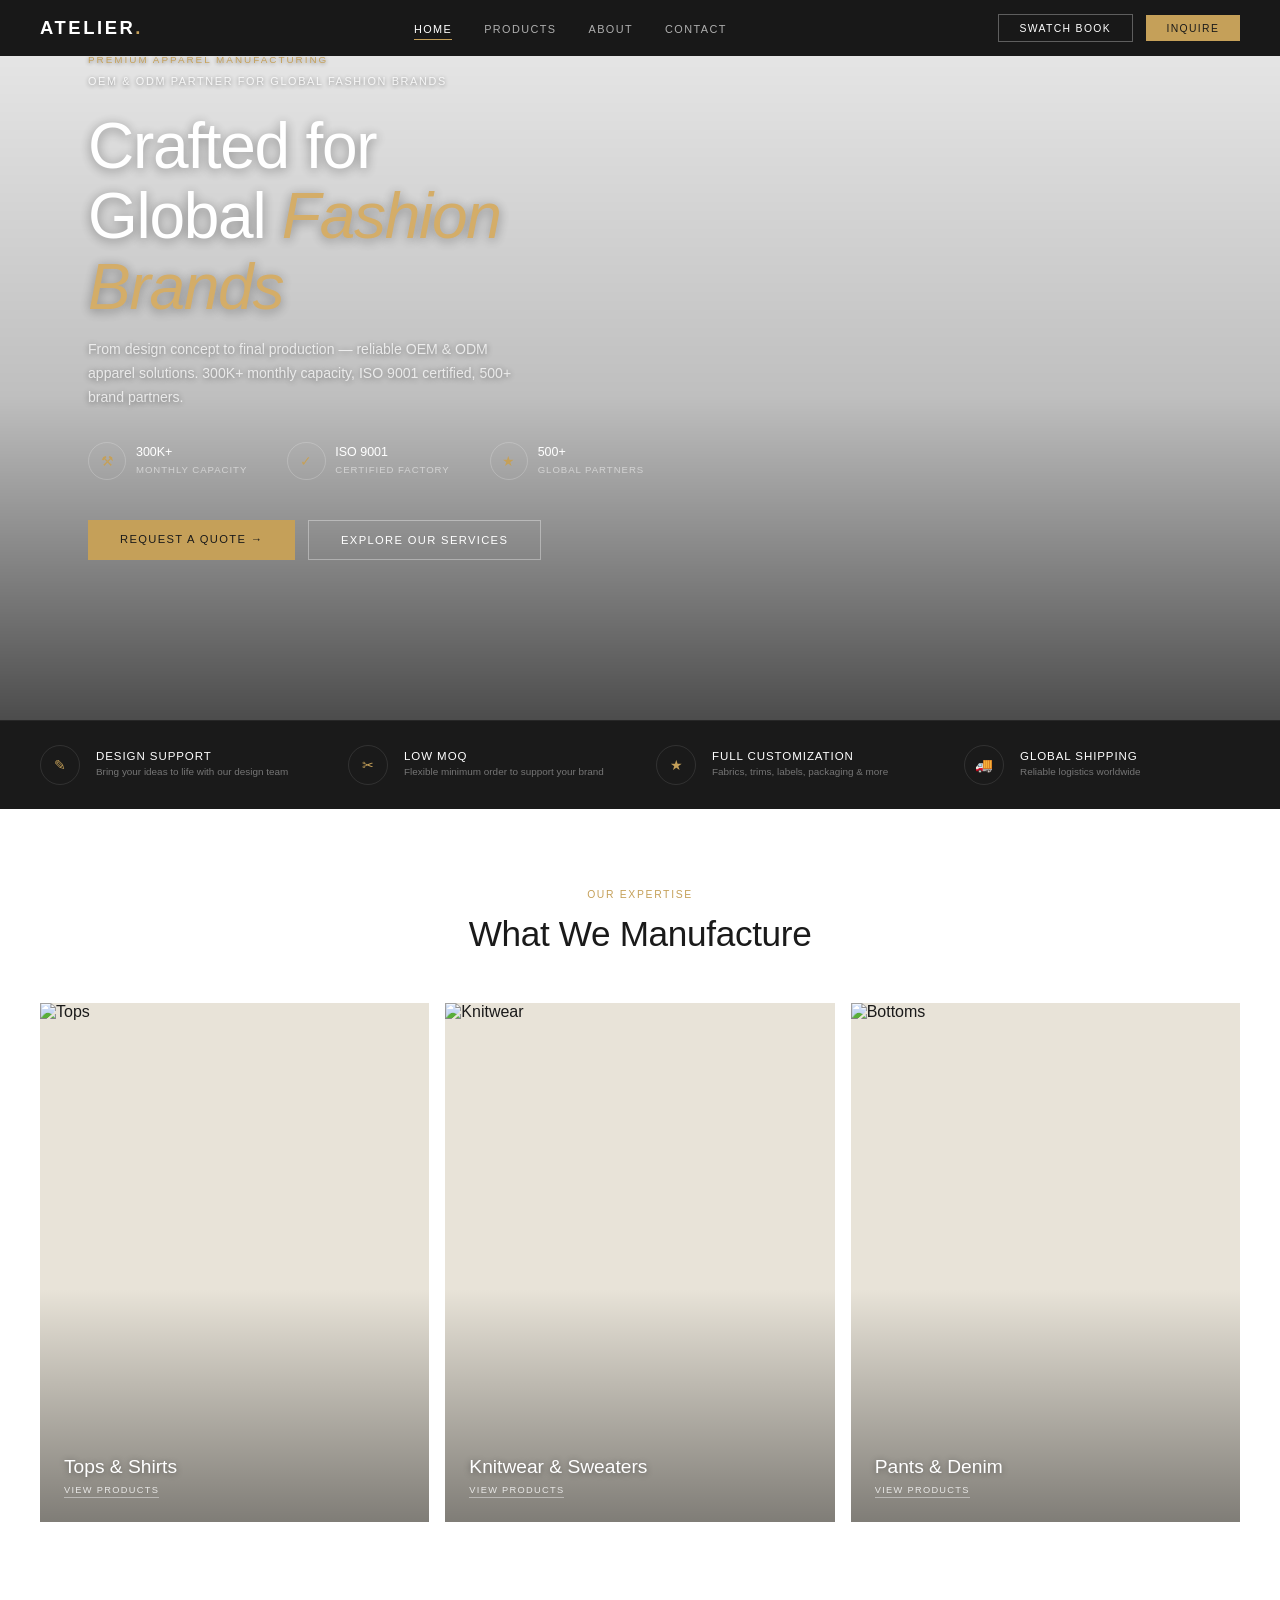
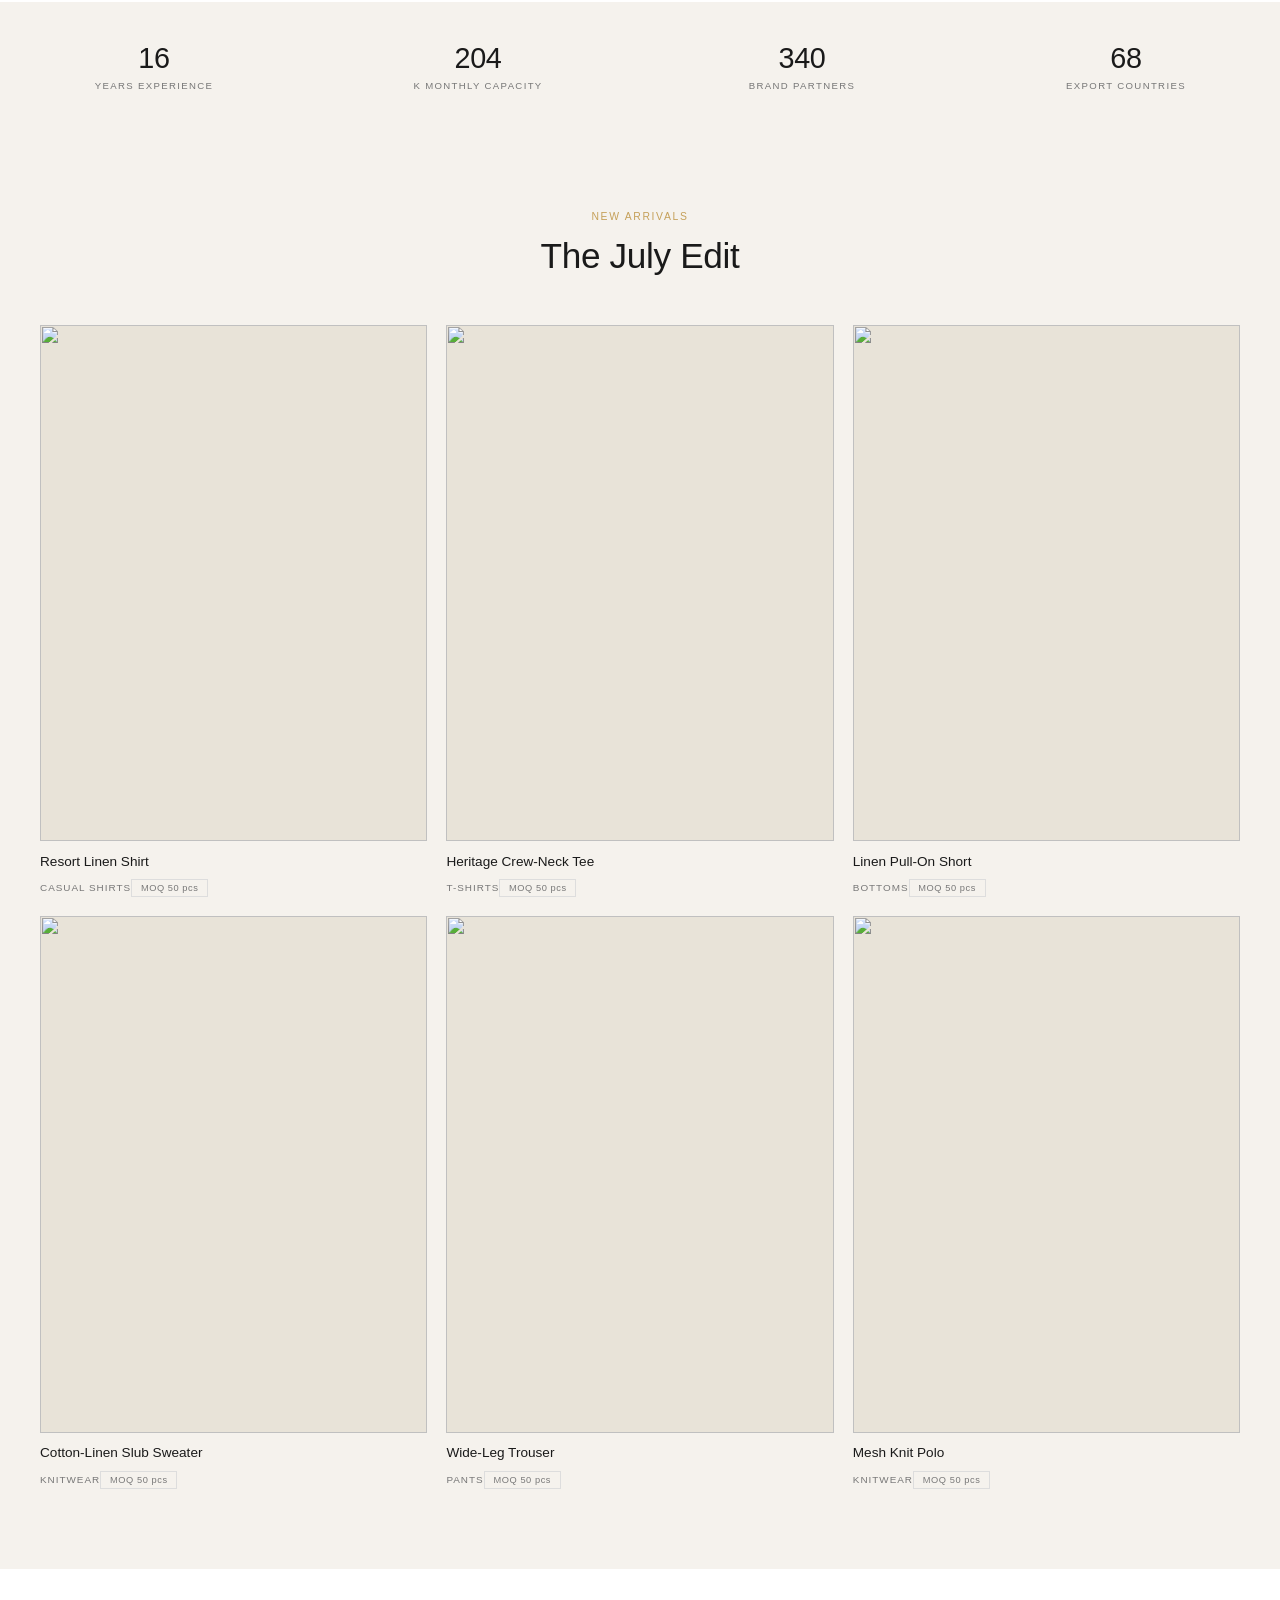
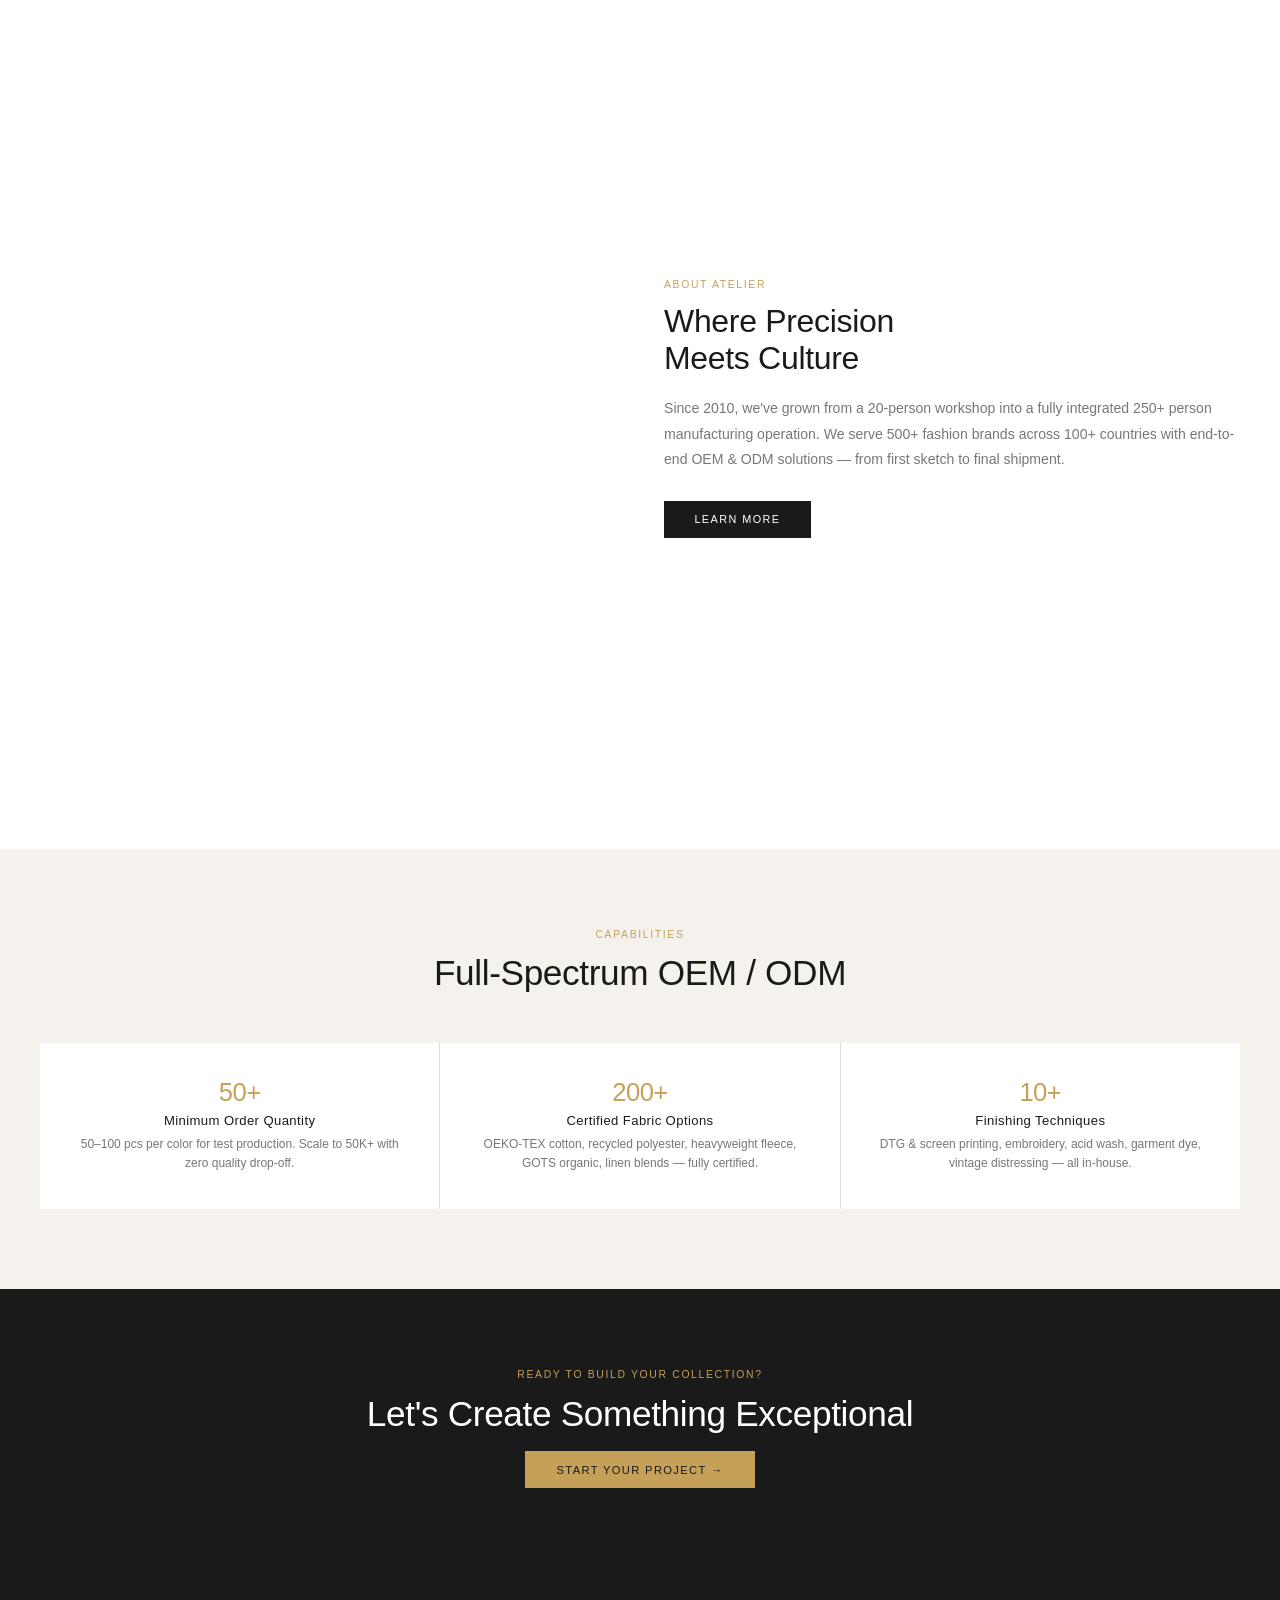
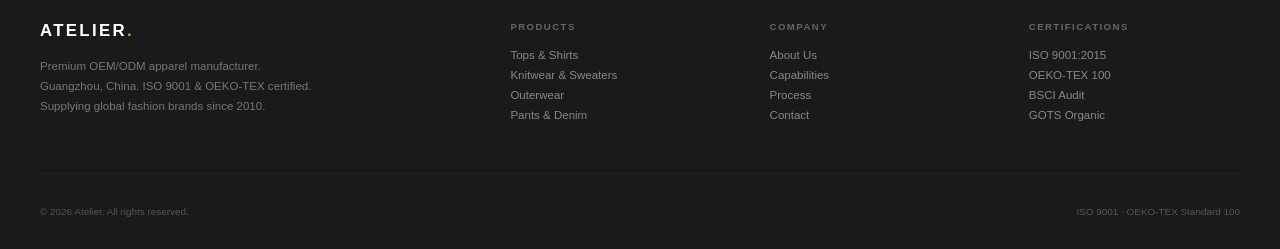
==== index.html @ 7c3d492d "Reduce hero height to 80vh, add model composite background" ====
<!DOCTYPE html>
<html lang="en">
<head>
<meta charset="UTF-8"><meta name="viewport" content="width=device-width,initial-scale=1.0">
<title>ATELIER — Premium Apparel Manufacturer</title>
<link rel="stylesheet" href="css/style.css">
</head>
<body>

<nav class="nav">
  <a href="index.html" class="logo">ATELIER<span>.</span></a>
  <ul class="nav-menu">
    <li><a href="index.html" class="active">Home</a></li>
    <li><a href="products.html">Products</a></li>
    <li><a href="about.html">About</a></li>
    <li><a href="contact.html">Contact</a></li>
  </ul>
  <div class="nav-right">
    <a href="contact.html" class="btn-sm ghost">Swatch Book</a>
    <a href="contact.html" class="btn-sm solid">Inquire</a>
  </div>
  <button class="hamburger" id="hbg">&#9776;</button>
</nav>
<div class="mobile-overlay" id="mob">
  <button class="mobile-close" id="mobClose">&#10005;</button>
  <a href="index.html">Home</a><a href="products.html">Products</a><a href="about.html">About</a><a href="contact.html">Contact</a>
</div>

<!-- ═══════ HERO ═══════ -->
<section class="hero">
  <div class="hero-bg" style="background-image:url(https://sc02.alicdn.com/kf/Adaed51fd0efe4c64ab0589ae04d98821a.png)"></div>
  <div class="hero-overlay"></div>
  <div class="hero-content">
    <span class="hero-badge">PREMIUM APPAREL MANUFACTURING</span>
    <span class="hero-badge2">OEM &amp; ODM PARTNER FOR GLOBAL FASHION BRANDS</span>
    <h1 class="hero-h1">Crafted for<br>Global <em>Fashion Brands</em></h1>
    <p class="hero-desc">From design concept to final production — reliable OEM &amp; ODM apparel solutions. 300K+ monthly capacity, ISO 9001 certified, 500+ brand partners.</p>
    <div class="hero-stats">
      <div class="hero-stat"><div class="icon">&#9874;</div><div><strong>300K+</strong><span>Monthly Capacity</span></div></div>
      <div class="hero-stat"><div class="icon">&#10003;</div><div><strong>ISO 9001</strong><span>Certified Factory</span></div></div>
      <div class="hero-stat"><div class="icon">&#9733;</div><div><strong>500+</strong><span>Global Partners</span></div></div>
    </div>
    <div class="hero-btns">
      <a href="contact.html" class="btn-gold">Request a Quote &rarr;</a>
      <a href="products.html" class="btn-outline-gold">Explore Our Services</a>
    </div>
  </div>
</section>

<!-- ═══════ SERVICE BAR ═══════ -->
<div class="svc-bar">
  <div class="svc-grid">
    <div class="svc-item"><div class="svc-icon">&#9998;</div><div><h4>Design Support</h4><p>Bring your ideas to life with our design team</p></div></div>
    <div class="svc-item"><div class="svc-icon">&#9986;</div><div><h4>Low MOQ</h4><p>Flexible minimum order to support your brand</p></div></div>
    <div class="svc-item"><div class="svc-icon">&#9733;</div><div><h4>Full Customization</h4><p>Fabrics, trims, labels, packaging &amp; more</p></div></div>
    <div class="svc-item"><div class="svc-icon">&#128666;</div><div><h4>Global Shipping</h4><p>Reliable logistics worldwide</p></div></div>
  </div>
</div>

<!-- ═══════ CATEGORIES ═══════ -->
<section>
  <div class="container">
    <div class="sec-head rv"><span class="eyebrow">Our Expertise</span><h2 class="sec-title">What We Manufacture</h2></div>
    <div class="cat-grid2">
      <a href="products.html" class="cat-card rv d1">
        <img src="https://bananarepublic.gap.com/webcontent/0062/398/119/cn62398119.jpg" alt="Tops" loading="lazy">
        <div class="cat-overlay"></div>
        <div class="cat-label"><h3>Tops &amp; Shirts</h3><span>View Products</span></div>
      </a>
      <a href="products.html" class="cat-card rv d2">
        <img src="https://bananarepublic.gap.com/webcontent/0061/958/025/cn61958025.jpg" alt="Knitwear" loading="lazy">
        <div class="cat-overlay"></div>
        <div class="cat-label"><h3>Knitwear &amp; Sweaters</h3><span>View Products</span></div>
      </a>
      <a href="products.html" class="cat-card rv d3">
        <img src="https://bananarepublic.gap.com/webcontent/0061/463/308/cn61463308.jpg" alt="Bottoms" loading="lazy">
        <div class="cat-overlay"></div>
        <div class="cat-label"><h3>Pants &amp; Denim</h3><span>View Products</span></div>
      </a>
    </div>
  </div>
</section>

<!-- ═══════ STATS ═══════ -->
<div class="stats-full"><div class="container" id="statsBar">
  <div class="rv"><div class="stat-n" data-t="16">0</div><div class="stat-l">Years Experience</div></div>
  <div class="rv d1"><div class="stat-n" data-t="300">0</div><div class="stat-l">K Monthly Capacity</div></div>
  <div class="rv d2"><div class="stat-n" data-t="500">0</div><div class="stat-l">Brand Partners</div></div>
  <div class="rv d3"><div class="stat-n" data-t="100">0</div><div class="stat-l">Export Countries</div></div>
</div></div>

<!-- ═══════ PRODUCTS ═══════ -->
<section style="background:var(--cream)">
  <div class="container">
    <div class="sec-head rv"><span class="eyebrow">New Arrivals</span><h2 class="sec-title">The July Edit</h2></div>
    <div class="prod-grid">
      <a href="contact.html" class="prod-card rv d1"><div class="prod-img-wrap"><img class="prod-img" src="https://bananarepublic.gap.com/webcontent/0061/619/666/cn61619666.jpg" alt="" loading="lazy"></div><div class="prod-info"><h4>Resort Linen Shirt</h4><span class="prod-cat">Casual Shirts</span><span class="prod-moq">MOQ 50 pcs</span></div></a>
      <a href="contact.html" class="prod-card rv d2"><div class="prod-img-wrap"><img class="prod-img" src="https://bananarepublic.gap.com/webcontent/0061/595/991/cn61595991.jpg" alt="" loading="lazy"></div><div class="prod-info"><h4>Heritage Crew-Neck Tee</h4><span class="prod-cat">T-Shirts</span><span class="prod-moq">MOQ 50 pcs</span></div></a>
      <a href="contact.html" class="prod-card rv d3"><div class="prod-img-wrap"><img class="prod-img" src="https://bananarepublic.gap.com/webcontent/0061/830/715/cn61830715.jpg" alt="" loading="lazy"></div><div class="prod-info"><h4>Linen Pull-On Short</h4><span class="prod-cat">Bottoms</span><span class="prod-moq">MOQ 50 pcs</span></div></a>
      <a href="contact.html" class="prod-card rv d4"><div class="prod-img-wrap"><img class="prod-img" src="https://bananarepublic.gap.com/webcontent/0061/786/584/cn61786584.jpg" alt="" loading="lazy"></div><div class="prod-info"><h4>Cotton-Linen Slub Sweater</h4><span class="prod-cat">Knitwear</span><span class="prod-moq">MOQ 50 pcs</span></div></a>
      <a href="contact.html" class="prod-card rv d5"><div class="prod-img-wrap"><img class="prod-img" src="https://bananarepublic.gap.com/webcontent/0061/958/128/cn61958128.jpg" alt="" loading="lazy"></div><div class="prod-info"><h4>Wide-Leg Trouser</h4><span class="prod-cat">Pants</span><span class="prod-moq">MOQ 50 pcs</span></div></a>
      <a href="contact.html" class="prod-card rv d6"><div class="prod-img-wrap"><img class="prod-img" src="https://bananarepublic.gap.com/webcontent/0061/717/575/cn61717575.jpg" alt="" loading="lazy"></div><div class="prod-info"><h4>Mesh Knit Polo</h4><span class="prod-cat">Knitwear</span><span class="prod-moq">MOQ 50 pcs</span></div></a>
    </div>
  </div>
</section>

<!-- ═══════ ABOUT ═══════ -->
<section>
  <div class="container">
    <div class="about-split">
      <div class="about-img rvl" style="background-image:url(https://content.gapinc.com/d/sje5q51hs5qm7k15g5br3cm6g22m3xs5.jpg)"></div>
      <div class="about-copy rvr">
        <span class="eyebrow">About Atelier</span>
        <h2>Where Precision<br>Meets Culture</h2>
        <p>Since 2010, we've grown from a 20-person workshop into a fully integrated 250+ person manufacturing operation. We serve 500+ fashion brands across 100+ countries with end-to-end OEM &amp; ODM solutions — from first sketch to final shipment.</p>
        <a href="about.html" class="btn-dark">Learn More</a>
      </div>
    </div>
  </div>
</section>

<!-- ═══════ CAPABILITIES ═══════ -->
<section style="background:var(--cream)">
  <div class="container">
    <div class="sec-head rv"><span class="eyebrow">Capabilities</span><h2 class="sec-title">Full-Spectrum OEM / ODM</h2></div>
    <div class="cap-grid">
      <div class="cap-item rv d1"><div class="cap-num">50+</div><h4>Minimum Order Quantity</h4><p>50–100 pcs per color for test production. Scale to 50K+ with zero quality drop-off.</p></div>
      <div class="cap-item rv d2"><div class="cap-num">200+</div><h4>Certified Fabric Options</h4><p>OEKO-TEX cotton, recycled polyester, heavyweight fleece, GOTS organic, linen blends — fully certified.</p></div>
      <div class="cap-item rv d3"><div class="cap-num">10+</div><h4>Finishing Techniques</h4><p>DTG &amp; screen printing, embroidery, acid wash, garment dye, vintage distressing — all in-house.</p></div>
    </div>
  </div>
</section>

<!-- ═══════ CTA ═══════ -->
<section style="background:var(--dark);text-align:center">
  <div class="container" style="max-width:640px"><div class="rv">
    <span class="eyebrow">Ready to Build Your Collection?</span>
    <h2 class="sec-title" style="color:#fff;margin-bottom:1.5rem">Let's Create Something Exceptional</h2>
    <a href="contact.html" class="btn-gold">Start Your Project &rarr;</a>
  </div></div>
</section>

<!-- ═══════ FOOTER ═══════ -->
<footer>
  <div class="ft-grid">
    <div class="ft-brand"><h3>ATELIER<span>.</span></h3><p>Premium OEM/ODM apparel manufacturer. Guangzhou, China. ISO 9001 &amp; OEKO-TEX certified. Supplying global fashion brands since 2010.</p></div>
    <div class="ft-col"><h4>Products</h4><a href="products.html">Tops &amp; Shirts</a><a href="products.html">Knitwear &amp; Sweaters</a><a href="products.html">Outerwear</a><a href="products.html">Pants &amp; Denim</a></div>
    <div class="ft-col"><h4>Company</h4><a href="about.html">About Us</a><a href="about.html">Capabilities</a><a href="about.html">Process</a><a href="contact.html">Contact</a></div>
    <div class="ft-col"><h4>Certifications</h4><a href="#">ISO 9001:2015</a><a href="#">OEKO-TEX 100</a><a href="#">BSCI Audit</a><a href="#">GOTS Organic</a></div>
  </div>
  <div class="ft-bot"><span>&copy; 2026 Atelier. All rights reserved.</span><span>ISO 9001 &middot; OEKO-TEX Standard 100</span></div>
</footer>

<script src="js/main.js"></script>
</body>
</html>
---- css/style.css ----
*,*::before,*::after{margin:0;padding:0;box-sizing:border-box}
:root{--white:#fff;--cream:#F5F2ED;--sand:#E8E3D8;--text:#1a1a1a;--gray:#777;--border:#ddd;--black:#0D0D0D;--dark:#1a1a1a;--gold:#C5A059;--gold-light:#D4AD68}
html{scroll-behavior:smooth}
body{font-family:'Helvetica Neue',Helvetica,Arial,sans-serif;background:#fff;color:var(--text);-webkit-font-smoothing:antialiased;overflow-x:hidden}

/* ── NAV ── */
.nav{position:fixed;top:0;left:0;right:0;z-index:100;padding:.9rem 2.5rem;display:flex;align-items:center;justify-content:space-between;background:rgba(13,13,13,.95);backdrop-filter:blur(18px);-webkit-backdrop-filter:blur(18px)}
.logo{font-size:1.15rem;font-weight:700;letter-spacing:.14em;color:#fff;text-decoration:none}
.logo span{color:var(--gold)}
.nav-menu{display:flex;gap:2rem;list-style:none}
.nav-menu a{font-size:.68rem;text-transform:uppercase;letter-spacing:.13em;color:rgba(255,255,255,.65);text-decoration:none;transition:color .25s;position:relative}
.nav-menu a::after{content:'';position:absolute;bottom:-5px;left:0;width:0;height:1px;background:var(--gold);transition:width .3s}
.nav-menu a:hover,.nav-menu a.active{color:#fff}.nav-menu a:hover::after,.nav-menu a.active::after{width:100%}
.nav-right{display:flex;gap:.8rem;align-items:center}
.btn-sm{font-size:.65rem;text-transform:uppercase;letter-spacing:.13em;padding:.45rem 1.3rem;text-decoration:none;transition:all .25s;display:inline-block}
.btn-sm.solid{background:var(--gold);color:var(--dark)}.btn-sm.solid:hover{background:var(--gold-light)}
.btn-sm.ghost{border:1px solid rgba(255,255,255,.3);color:#fff}.btn-sm.ghost:hover{border-color:#fff}
.hamburger{display:none;background:none;border:none;font-size:1.4rem;cursor:pointer;color:#fff}
.mobile-overlay{position:fixed;inset:0;background:var(--dark);z-index:200;display:flex;flex-direction:column;align-items:center;justify-content:center;gap:2rem;opacity:0;pointer-events:none;transition:opacity .3s}
.mobile-overlay.open{opacity:1;pointer-events:auto}
.mobile-overlay a{font-size:1.4rem;font-weight:300;text-decoration:none;color:#fff;letter-spacing:.04em}
.mobile-close{position:absolute;top:1.5rem;right:2rem;font-size:1.8rem;background:none;border:none;cursor:pointer;color:#fff}

/* ── SECTIONS ── */
section{padding:5rem 2.5rem}
section.no-pad{padding:0}
.container{max-width:1280px;margin:0 auto}
.sec-head{text-align:center;margin-bottom:3rem}
.eyebrow{font-size:.65rem;text-transform:uppercase;letter-spacing:.16em;color:var(--gold);margin-bottom:.8rem;display:block;font-weight:500}
.sec-title{font-size:clamp(1.6rem,3.5vw,2.2rem);font-weight:300;letter-spacing:-.01em;line-height:1.2}

/* ── HERO BANNER ── */
.hero{position:relative;height:80vh;min-height:520px;max-height:720px;display:flex;align-items:flex-end;overflow:hidden}
.hero-bg{position:absolute;inset:0;background-size:cover;background-position:center 30%;animation:heroSlowZoom 20s ease-out forwards}
@keyframes heroSlowZoom{from{transform:scale(1.08)}to{transform:scale(1)}}
.hero-overlay{position:absolute;inset:0;background:linear-gradient(to top,rgba(0,0,0,.7) 0%,rgba(0,0,0,.25) 45%,rgba(0,0,0,.08) 100%)}
.hero-content{position:relative;z-index:2;padding:0 3rem 5rem;max-width:700px}
.hero-badge{display:inline-block;font-size:.62rem;text-transform:uppercase;letter-spacing:.2em;color:var(--gold);margin-bottom:.6rem;font-weight:500;text-shadow:0 1px 4px rgba(0,0,0,.5)}
.hero-badge2{font-size:.68rem;text-transform:uppercase;letter-spacing:.15em;color:rgba(255,255,255,.85);margin-bottom:1.5rem;display:block;text-shadow:0 1px 4px rgba(0,0,0,.5)}
.hero-h1{font-size:clamp(2.4rem,5vw,4rem);font-weight:300;line-height:1.1;color:#fff;margin-bottom:1rem;letter-spacing:-.02em;text-shadow:0 2px 12px rgba(0,0,0,.4)}
.hero-h1 em{font-style:italic;font-weight:200;color:var(--gold-light)}
.hero-desc{font-size:.88rem;color:rgba(255,255,255,.75);line-height:1.7;max-width:440px;margin-bottom:2rem;text-shadow:0 1px 6px rgba(0,0,0,.5)}
.hero-stats{display:flex;gap:2.5rem;margin-bottom:2.5rem}
.hero-stat{display:flex;align-items:center;gap:.6rem}
.hero-stat .icon{width:2.4rem;height:2.4rem;border-radius:50%;border:1px solid rgba(255,255,255,.2);display:flex;align-items:center;justify-content:center;font-size:.9rem;color:var(--gold);flex-shrink:0}
.hero-stat div strong{display:block;font-size:.78rem;color:#fff;font-weight:400}
.hero-stat div span{font-size:.6rem;color:rgba(255,255,255,.5);text-transform:uppercase;letter-spacing:.1em}
.hero-btns{display:flex;gap:.8rem;flex-wrap:wrap}
.btn-gold{background:var(--gold);color:var(--dark);padding:.8rem 2rem;font-size:.7rem;text-transform:uppercase;letter-spacing:.12em;text-decoration:none;transition:all .25s;font-weight:500}
.btn-gold:hover{background:var(--gold-light)}
.btn-outline-gold{border:1px solid rgba(255,255,255,.35);color:#fff;padding:.8rem 2rem;font-size:.7rem;text-transform:uppercase;letter-spacing:.12em;text-decoration:none;transition:all .25s}
.btn-outline-gold:hover{border-color:var(--gold);color:var(--gold)}

/* ── BOTTOM BAR ── */
.svc-bar{background:var(--dark);border-top:1px solid rgba(255,255,255,.06);padding:1.5rem 2.5rem}
.svc-grid{max-width:1280px;margin:0 auto;display:grid;grid-template-columns:repeat(4,1fr);gap:2rem}
.svc-item{display:flex;align-items:center;gap:1rem}
.svc-icon{width:2.5rem;height:2.5rem;border-radius:50%;border:1px solid rgba(255,255,255,.1);display:flex;align-items:center;justify-content:center;color:var(--gold);font-size:.9rem;flex-shrink:0}
.svc-item h4{font-size:.72rem;font-weight:400;color:#fff;margin-bottom:.15rem;text-transform:uppercase;letter-spacing:.08em}
.svc-item p{font-size:.62rem;color:rgba(255,255,255,.4);line-height:1.5}

/* ── STATS ROW ── */
.stats-full{background:var(--cream);padding:2.5rem 0}
.stats-full .container{display:grid;grid-template-columns:repeat(4,1fr);text-align:center;gap:1rem}
.stat-n{font-size:1.8rem;font-weight:300;letter-spacing:-.01em;color:var(--text)}
.stat-l{font-size:.6rem;text-transform:uppercase;letter-spacing:.14em;color:var(--gray);margin-top:.3rem}

/* ── CATEGORIES ── */
.cat-grid2{display:grid;grid-template-columns:repeat(3,1fr);gap:1rem}
.cat-card{position:relative;overflow:hidden;text-decoration:none;color:inherit;display:block;aspect-ratio:3/4;background:var(--sand);transition:transform .4s cubic-bezier(.25,.1,.25,1)}
.cat-card:hover{transform:translateY(-4px)}
.cat-card img{width:100%;height:100%;object-fit:cover;transition:transform 1s cubic-bezier(.25,.1,.25,1)}
.cat-card:hover img{transform:scale(1.06)}
.cat-card .cat-label{position:absolute;bottom:1.5rem;left:1.5rem;z-index:2}
.cat-card .cat-label h3{font-size:1.2rem;font-weight:300;color:#fff;text-shadow:0 1px 6px rgba(0,0,0,.4)}
.cat-card .cat-label span{display:inline-block;margin-top:.4rem;font-size:.58rem;text-transform:uppercase;letter-spacing:.14em;color:rgba(255,255,255,.8);border-bottom:1px solid rgba(255,255,255,.4);padding-bottom:.15rem}
.cat-card .cat-overlay{position:absolute;inset:0;background:linear-gradient(to top,rgba(0,0,0,.45),transparent 45%);transition:opacity .4s}
.cat-card:hover .cat-overlay{opacity:.5}

/* ── PRODUCT GRID ── */
.prod-grid{display:grid;grid-template-columns:repeat(3,1fr);gap:1.2rem}
.prod-card{text-decoration:none;color:inherit;display:block;transition:transform .3s}
.prod-card:hover{transform:translateY(-3px)}
.prod-img-wrap{position:relative;overflow:hidden;aspect-ratio:3/4;background:var(--sand)}
.prod-img{width:100%;height:100%;object-fit:cover;transition:transform .8s cubic-bezier(.25,.1,.25,1)}
.prod-card:hover .prod-img{transform:scale(1.05)}
.prod-info{padding:.8rem 0 0}
.prod-info h4{font-size:.85rem;font-weight:400;margin-bottom:.15rem}
.prod-cat{font-size:.62rem;text-transform:uppercase;letter-spacing:.1em;color:var(--gray)}
.prod-moq{display:inline-block;margin-top:.5rem;font-size:.58rem;border:1px solid var(--border);padding:.18rem .55rem;color:var(--gray);letter-spacing:.06em}

/* ── ABOUT SPLIT ── */
.about-split{display:grid;grid-template-columns:1fr 1fr;gap:3rem;align-items:center}
.about-img{aspect-ratio:4/5;background-size:cover;background-position:center}
.about-copy h2{font-size:2rem;font-weight:300;letter-spacing:-.01em;margin-bottom:1.2rem}
.about-copy p{font-size:.88rem;color:var(--gray);line-height:1.8;margin-bottom:1.8rem}
.btn-dark{background:var(--dark);color:#fff;padding:.78rem 1.9rem;font-size:.68rem;text-transform:uppercase;letter-spacing:.13em;text-decoration:none;display:inline-block;transition:all .28s}
.btn-dark:hover{background:#333;transform:translateY(-1px)}

/* ── CAPABILITIES ── */
.cap-grid{display:grid;grid-template-columns:repeat(3,1fr);gap:1px;background:var(--border)}
.cap-item{background:#fff;padding:2.2rem 1.8rem;text-align:center;transition:background .3s}
.cap-item:hover{background:var(--cream)}
.cap-num{font-size:1.6rem;font-weight:200;letter-spacing:-.02em;margin-bottom:.4rem;color:var(--gold)}
.cap-item h4{font-size:.82rem;font-weight:500;margin-bottom:.4rem;letter-spacing:.03em}
.cap-item p{font-size:.75rem;color:var(--gray);line-height:1.65}

/* ── PROCESS ── */
.process-row{display:grid;grid-template-columns:repeat(5,1fr);gap:1rem}
.proc-item{text-align:center;padding:2rem .8rem;transition:transform .3s}
.proc-item:hover{transform:translateY(-3px)}
.proc-num{font-size:1.5rem;font-weight:200;color:var(--border);margin-bottom:.6rem;transition:color .3s}
.proc-item:hover .proc-num{color:var(--gold)}
.proc-item h4{font-size:.8rem;font-weight:500;margin-bottom:.3rem}
.proc-item p{font-size:.7rem;color:var(--gray);line-height:1.5}

/* ── CONTACT ── */
.inq-grid{display:grid;grid-template-columns:1fr 1fr;gap:4rem;align-items:start}
.contact-block{border-top:1px solid var(--border)}
.contact-item{display:flex;gap:.8rem;padding:.8rem 0;border-bottom:1px solid var(--border)}
.contact-item .lbl{font-size:.6rem;text-transform:uppercase;letter-spacing:.12em;color:var(--gray);width:85px;flex-shrink:0;margin-top:.15rem}
.contact-item .val{font-size:.8rem;color:var(--text);line-height:1.5}
.form-box{background:var(--cream);padding:2.5rem}
.fg{margin-bottom:.9rem}
.fg label{display:block;font-size:.6rem;text-transform:uppercase;letter-spacing:.13em;color:var(--gray);margin-bottom:.3rem}
.fg input,.fg select,.fg textarea{width:100%;padding:.65rem .8rem;border:1px solid var(--border);background:#fff;font-size:.8rem;font-family:inherit;color:var(--text);transition:border-color .25s}
.fg :focus{outline:none;border-color:var(--gold)}
.fg textarea{min-height:120px;resize:vertical}
.fg-row{display:grid;grid-template-columns:1fr 1fr;gap:.7rem}
.btn-submit{width:100%;background:var(--gold);color:var(--dark);border:none;padding:.8rem;font-size:.68rem;text-transform:uppercase;letter-spacing:.13em;cursor:pointer;transition:background .25s;font-weight:500}
.btn-submit:hover{background:var(--gold-light)}

/* ── FOOTER ── */
footer{background:var(--dark);color:#fff;padding:4rem 2.5rem 2rem}
.ft-grid{display:grid;grid-template-columns:2fr 1fr 1fr 1fr;gap:3rem;max-width:1280px;margin:0 auto 3rem}
.ft-brand h3{font-size:1.05rem;font-weight:700;letter-spacing:.14em;margin-bottom:1rem}
.ft-brand h3 span{color:var(--gold)}
.ft-brand p{font-size:.72rem;color:#777;line-height:1.7;max-width:280px}
.ft-col h4{font-size:.6rem;text-transform:uppercase;letter-spacing:.15em;color:#666;margin-bottom:.8rem}
.ft-col a{display:block;color:#888;text-decoration:none;font-size:.72rem;padding:.25rem 0;transition:color .25s}
.ft-col a:hover{color:var(--gold)}
.ft-bot{max-width:1280px;margin:0 auto;padding-top:2rem;border-top:1px solid #222;display:flex;justify-content:space-between}
.ft-bot span{font-size:.62rem;color:#555}

/* ── REVEAL ── */
.rv{opacity:0;transform:translateY(20px);transition:opacity .7s cubic-bezier(.22,.1,.22,1),transform .7s cubic-bezier(.22,.1,.22,1)}
.rv.on{opacity:1;transform:none}
.rvl{opacity:0;transform:translateX(-20px);transition:opacity .7s cubic-bezier(.22,.1,.22,1),transform .7s cubic-bezier(.22,.1,.22,1)}
.rvl.on{opacity:1;transform:none}
.rvr{opacity:0;transform:translateX(20px);transition:opacity .7s cubic-bezier(.22,.1,.22,1),transform .7s cubic-bezier(.22,.1,.22,1)}
.rvr.on{opacity:1;transform:none}
.d1{transition-delay:.06s}.d2{transition-delay:.12s}.d3{transition-delay:.18s}.d4{transition-delay:.24s}.d5{transition-delay:.3s}.d6{transition-delay:.36s}

@media(max-width:1024px){.prod-grid{grid-template-columns:repeat(2,1fr)}.process-row{grid-template-columns:repeat(3,1fr)}}
@media(max-width:768px){
  .nav-menu,.nav-right{display:none}.hamburger{display:block}
  section{padding:3rem 1.2rem}
  .hero{min-height:500px}
  .hero-content{padding:0 1.5rem 3rem}
  .svc-grid{grid-template-columns:repeat(2,1fr);gap:1.5rem}
  .cat-grid2{grid-template-columns:1fr}
  .prod-grid{grid-template-columns:1fr 1fr;gap:.8rem}
  .about-split{grid-template-columns:1fr}.about-img{min-height:350px}
  .process-row{grid-template-columns:1fr 1fr}
  .inq-grid{grid-template-columns:1fr;gap:2rem}
  .stats-full .container{grid-template-columns:repeat(2,1fr)}
  .ft-grid{grid-template-columns:1fr 1fr;gap:2rem}
}
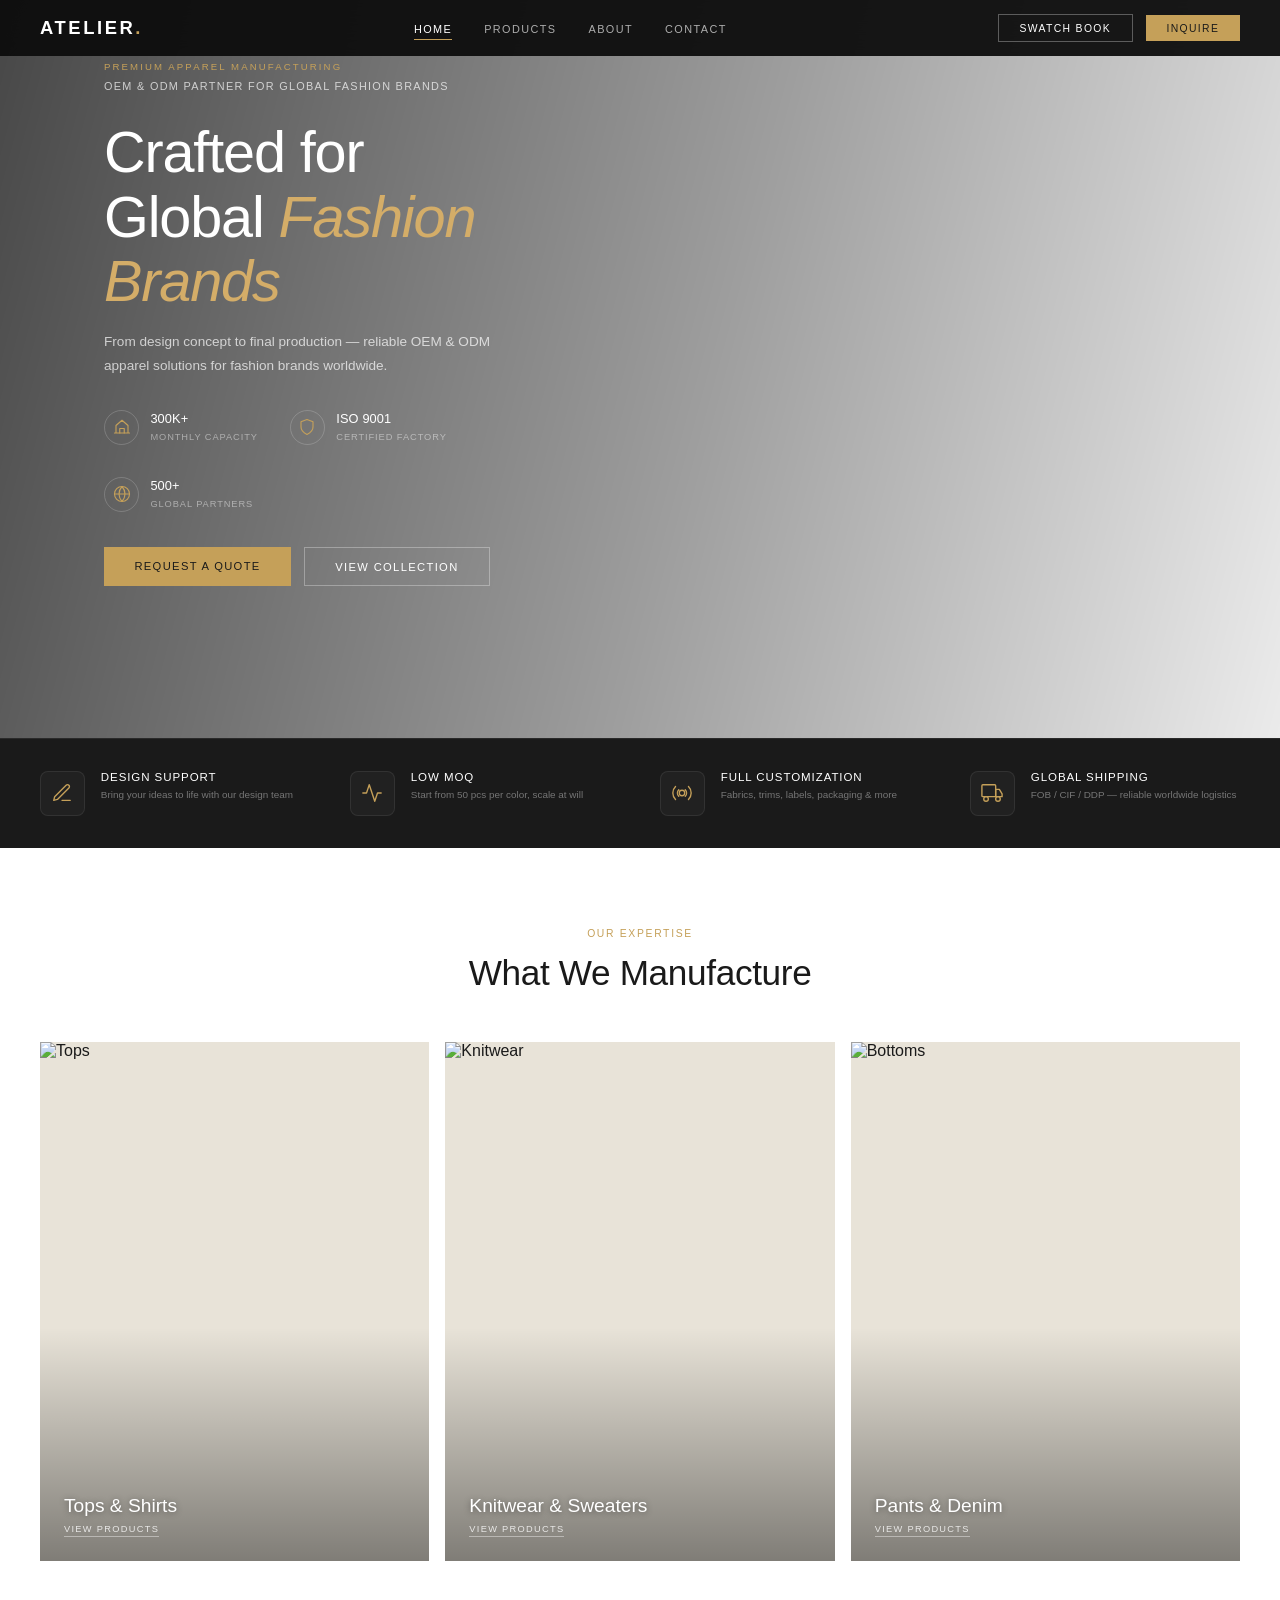
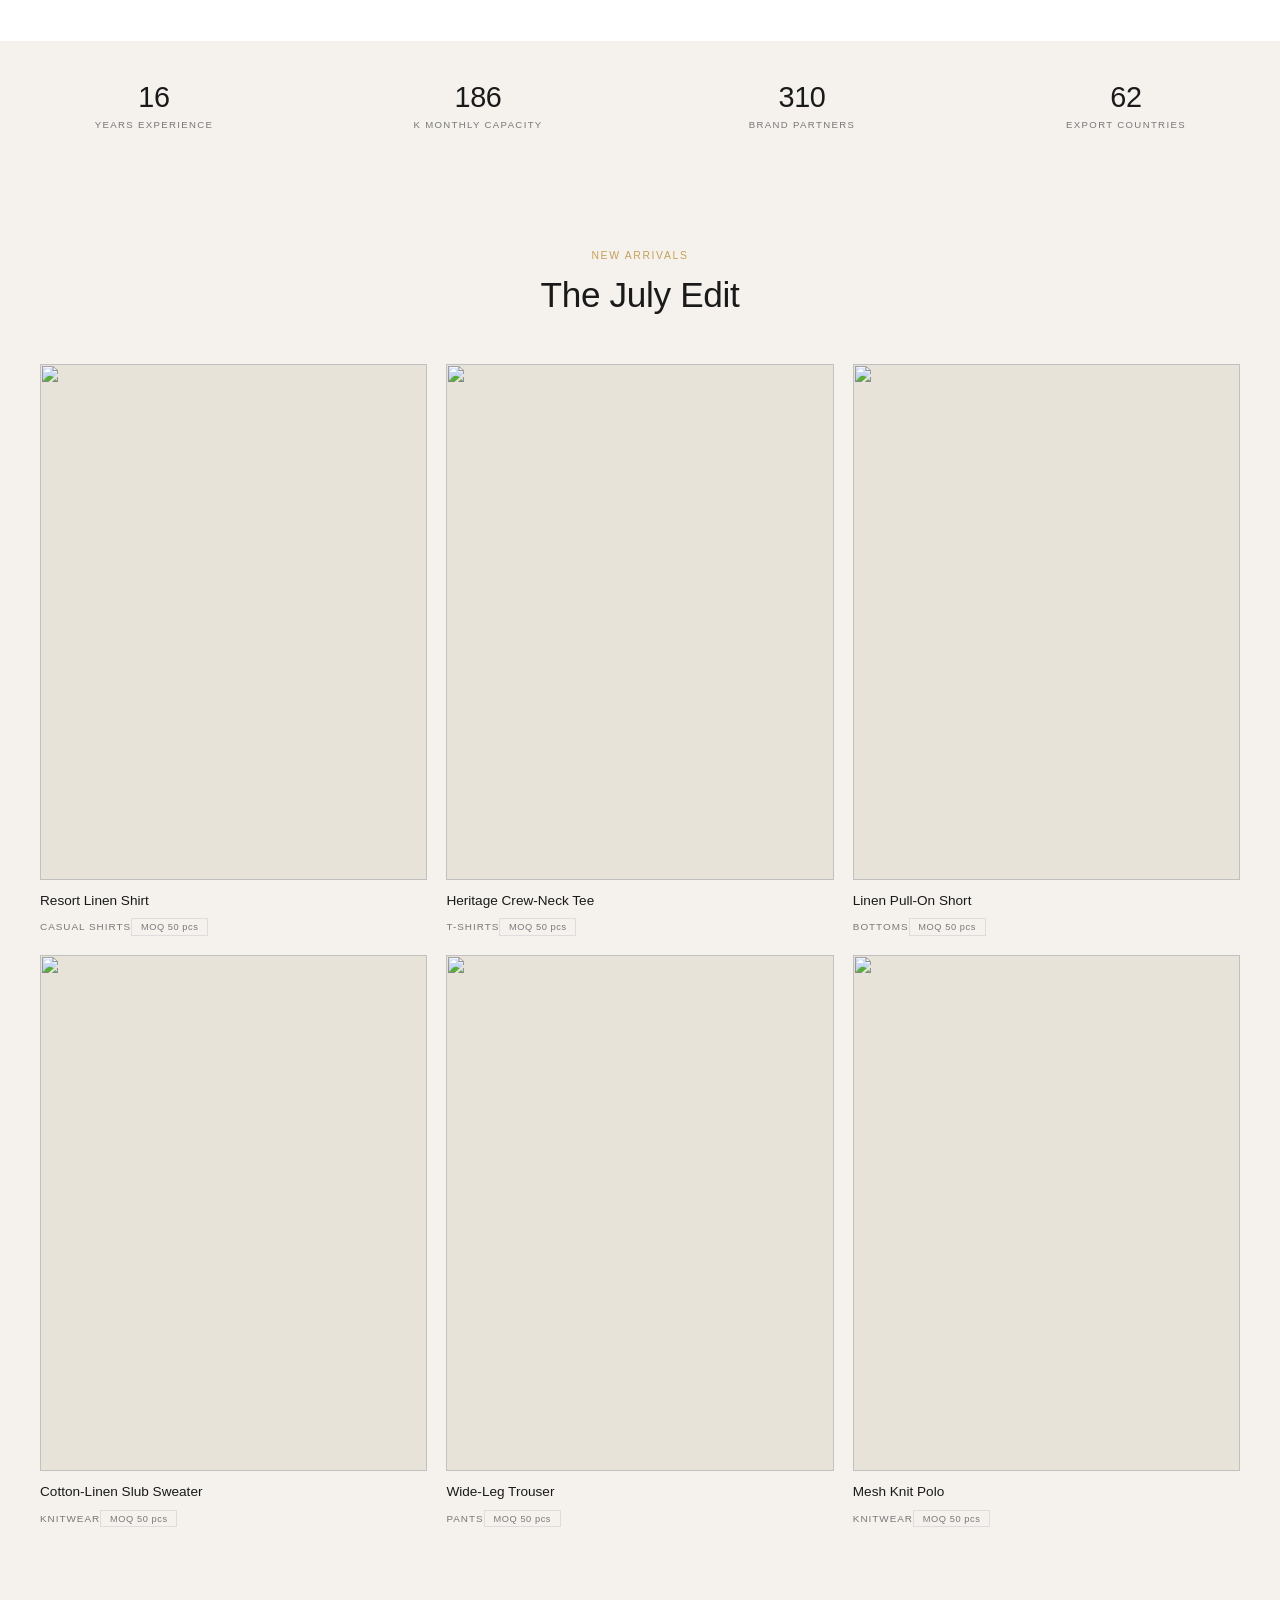
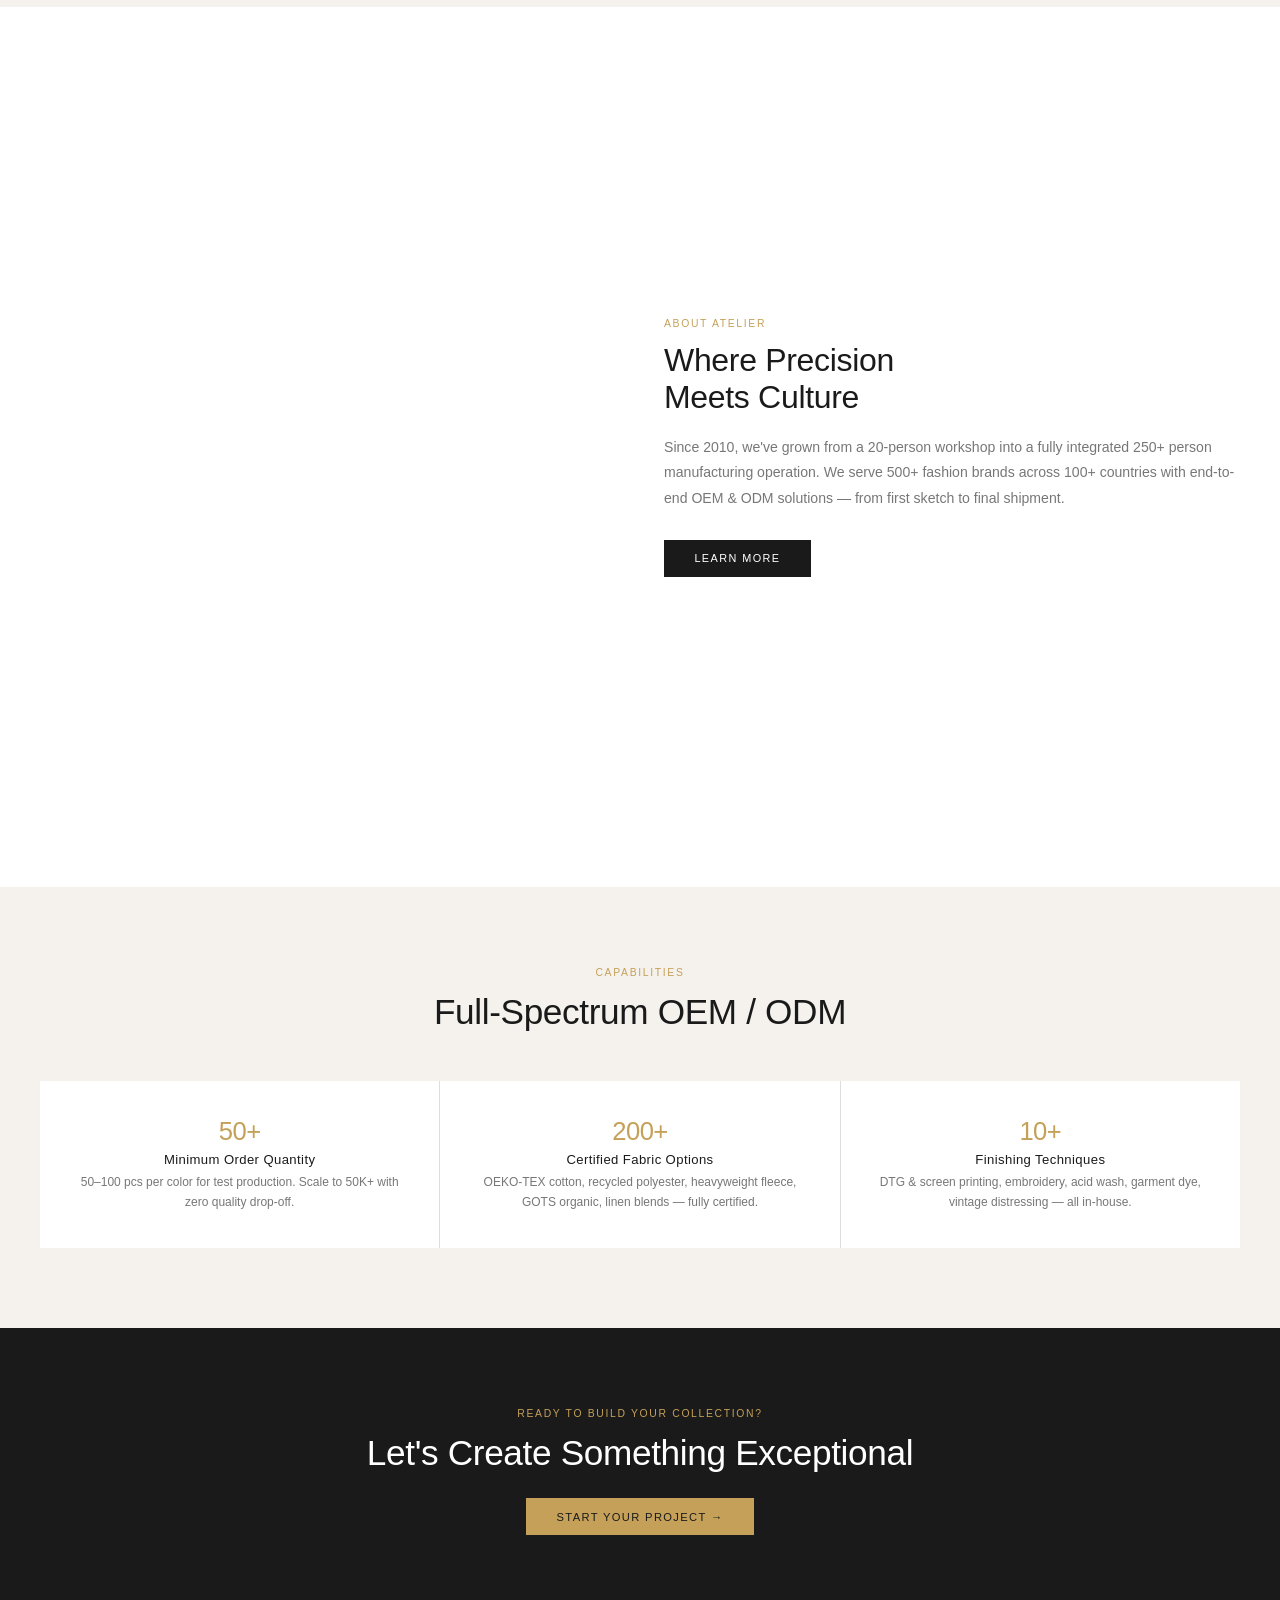
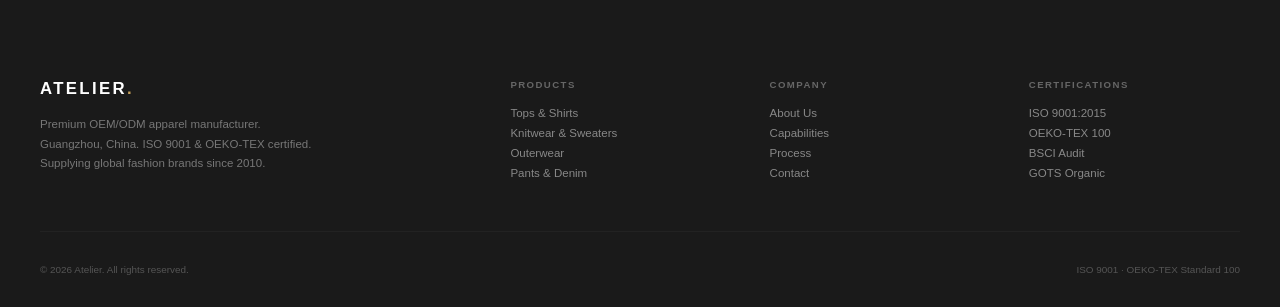
==== commit 9bd7c305: "Rebuild hero with editorial BR campaign image + SVG service icons" ====
--- a/index.html
+++ b/index.html
@@ -28,21 +28,36 @@
 
 <!-- ═══════ HERO ═══════ -->
 <section class="hero">
-  <div class="hero-bg" style="background-image:url(https://sc02.alicdn.com/kf/Adaed51fd0efe4c64ab0589ae04d98821a.png)"></div>
+  <div class="hero-bg" style="background-image:url(https://content.gapinc.com/d/l6cws75x62mls8s63l2750nvps270e03.jpg)"></div>
   <div class="hero-overlay"></div>
   <div class="hero-content">
     <span class="hero-badge">PREMIUM APPAREL MANUFACTURING</span>
     <span class="hero-badge2">OEM &amp; ODM PARTNER FOR GLOBAL FASHION BRANDS</span>
     <h1 class="hero-h1">Crafted for<br>Global <em>Fashion Brands</em></h1>
-    <p class="hero-desc">From design concept to final production — reliable OEM &amp; ODM apparel solutions. 300K+ monthly capacity, ISO 9001 certified, 500+ brand partners.</p>
+    <p class="hero-desc">From design concept to final production — reliable OEM &amp; ODM apparel solutions for fashion brands worldwide.</p>
     <div class="hero-stats">
-      <div class="hero-stat"><div class="icon">&#9874;</div><div><strong>300K+</strong><span>Monthly Capacity</span></div></div>
-      <div class="hero-stat"><div class="icon">&#10003;</div><div><strong>ISO 9001</strong><span>Certified Factory</span></div></div>
-      <div class="hero-stat"><div class="icon">&#9733;</div><div><strong>500+</strong><span>Global Partners</span></div></div>
+      <div class="hero-stat">
+        <div class="stat-icon">
+          <svg width="18" height="18" viewBox="0 0 24 24" fill="none" stroke="currentColor" stroke-width="1.5" stroke-linecap="round" stroke-linejoin="round"><path d="M2 20h20M4 20V10l8-7 8 7v10"/><path d="M9 20v-6h6v6"/></svg>
+        </div>
+        <div><strong>300K+</strong><span>Monthly Capacity</span></div>
+      </div>
+      <div class="hero-stat">
+        <div class="stat-icon">
+          <svg width="18" height="18" viewBox="0 0 24 24" fill="none" stroke="currentColor" stroke-width="1.5" stroke-linecap="round" stroke-linejoin="round"><path d="M12 22s8-4 8-10V5l-8-3-8 3v7c0 6 8 10 8 10z"/></svg>
+        </div>
+        <div><strong>ISO 9001</strong><span>Certified Factory</span></div>
+      </div>
+      <div class="hero-stat">
+        <div class="stat-icon">
+          <svg width="18" height="18" viewBox="0 0 24 24" fill="none" stroke="currentColor" stroke-width="1.5" stroke-linecap="round" stroke-linejoin="round"><circle cx="12" cy="12" r="10"/><path d="M2 12h20M12 2a15.3 15.3 0 0 1 4 10 15.3 15.3 0 0 1-4 10 15.3 15.3 0 0 1-4-10 15.3 15.3 0 0 1 4-10z"/></svg>
+        </div>
+        <div><strong>500+</strong><span>Global Partners</span></div>
+      </div>
     </div>
     <div class="hero-btns">
-      <a href="contact.html" class="btn-gold">Request a Quote &rarr;</a>
-      <a href="products.html" class="btn-outline-gold">Explore Our Services</a>
+      <a href="contact.html" class="btn-gold">Request a Quote</a>
+      <a href="products.html" class="btn-outline-gold">View Collection</a>
     </div>
   </div>
 </section>
@@ -50,10 +65,30 @@
 <!-- ═══════ SERVICE BAR ═══════ -->
 <div class="svc-bar">
   <div class="svc-grid">
-    <div class="svc-item"><div class="svc-icon">&#9998;</div><div><h4>Design Support</h4><p>Bring your ideas to life with our design team</p></div></div>
-    <div class="svc-item"><div class="svc-icon">&#9986;</div><div><h4>Low MOQ</h4><p>Flexible minimum order to support your brand</p></div></div>
-    <div class="svc-item"><div class="svc-icon">&#9733;</div><div><h4>Full Customization</h4><p>Fabrics, trims, labels, packaging &amp; more</p></div></div>
-    <div class="svc-item"><div class="svc-icon">&#128666;</div><div><h4>Global Shipping</h4><p>Reliable logistics worldwide</p></div></div>
+    <div class="svc-item">
+      <div class="svc-icon">
+        <svg width="22" height="22" viewBox="0 0 24 24" fill="none" stroke="currentColor" stroke-width="1.5" stroke-linecap="round" stroke-linejoin="round"><path d="M12 20h9"/><path d="M16.5 3.5a2.121 2.121 0 0 1 3 3L7 19l-4 1 1-4L16.5 3.5z"/></svg>
+      </div>
+      <div><h4>Design Support</h4><p>Bring your ideas to life with our design team</p></div>
+    </div>
+    <div class="svc-item">
+      <div class="svc-icon">
+        <svg width="22" height="22" viewBox="0 0 24 24" fill="none" stroke="currentColor" stroke-width="1.5" stroke-linecap="round" stroke-linejoin="round"><polyline points="22 12 18 12 15 21 9 3 6 12 2 12"/></svg>
+      </div>
+      <div><h4>Low MOQ</h4><p>Start from 50 pcs per color, scale at will</p></div>
+    </div>
+    <div class="svc-item">
+      <div class="svc-icon">
+        <svg width="22" height="22" viewBox="0 0 24 24" fill="none" stroke="currentColor" stroke-width="1.5" stroke-linecap="round" stroke-linejoin="round"><circle cx="12" cy="12" r="3"/><path d="M19.07 4.93a10 10 0 0 1 0 14.14M4.93 4.93a10 10 0 0 0 0 14.14"/><path d="M15.54 8.46a5 5 0 0 1 0 7.07M8.46 8.46a5 5 0 0 0 0 7.07"/></svg>
+      </div>
+      <div><h4>Full Customization</h4><p>Fabrics, trims, labels, packaging &amp; more</p></div>
+    </div>
+    <div class="svc-item">
+      <div class="svc-icon">
+        <svg width="22" height="22" viewBox="0 0 24 24" fill="none" stroke="currentColor" stroke-width="1.5" stroke-linecap="round" stroke-linejoin="round"><rect x="1" y="3" width="15" height="13" rx="1"/><path d="M16 8h4l3 5v3h-7V8z"/><circle cx="5.5" cy="18.5" r="2.5"/><circle cx="18.5" cy="18.5" r="2.5"/></svg>
+      </div>
+      <div><h4>Global Shipping</h4><p>FOB / CIF / DDP — reliable worldwide logistics</p></div>
+    </div>
   </div>
 </div>
 
--- a/css/style.css
+++ b/css/style.css
@@ -30,34 +30,37 @@
 .sec-title{font-size:clamp(1.6rem,3.5vw,2.2rem);font-weight:300;letter-spacing:-.01em;line-height:1.2}
 
 /* ── HERO BANNER ── */
-.hero{position:relative;height:80vh;min-height:520px;max-height:720px;display:flex;align-items:flex-end;overflow:hidden}
-.hero-bg{position:absolute;inset:0;background-size:cover;background-position:center 30%;animation:heroSlowZoom 20s ease-out forwards}
-@keyframes heroSlowZoom{from{transform:scale(1.08)}to{transform:scale(1)}}
-.hero-overlay{position:absolute;inset:0;background:linear-gradient(to top,rgba(0,0,0,.7) 0%,rgba(0,0,0,.25) 45%,rgba(0,0,0,.08) 100%)}
-.hero-content{position:relative;z-index:2;padding:0 3rem 5rem;max-width:700px}
-.hero-badge{display:inline-block;font-size:.62rem;text-transform:uppercase;letter-spacing:.2em;color:var(--gold);margin-bottom:.6rem;font-weight:500;text-shadow:0 1px 4px rgba(0,0,0,.5)}
-.hero-badge2{font-size:.68rem;text-transform:uppercase;letter-spacing:.15em;color:rgba(255,255,255,.85);margin-bottom:1.5rem;display:block;text-shadow:0 1px 4px rgba(0,0,0,.5)}
-.hero-h1{font-size:clamp(2.4rem,5vw,4rem);font-weight:300;line-height:1.1;color:#fff;margin-bottom:1rem;letter-spacing:-.02em;text-shadow:0 2px 12px rgba(0,0,0,.4)}
+.hero{position:relative;height:82vh;min-height:560px;max-height:780px;display:flex;align-items:flex-end;overflow:hidden}
+.hero-bg{position:absolute;inset:0;background-size:cover;background-position:center 25%;animation:heroSlowZoom 18s ease-out forwards}
+@keyframes heroSlowZoom{from{transform:scale(1.06)}to{transform:scale(1)}}
+.hero-overlay{position:absolute;inset:0;
+  background:linear-gradient(105deg,rgba(0,0,0,.72) 0%,rgba(0,0,0,.38) 55%,rgba(0,0,0,.08) 100%)}
+.hero-content{position:relative;z-index:2;padding:0 4rem 4.5rem;max-width:640px}
+.hero-badge{display:inline-block;font-size:.6rem;text-transform:uppercase;letter-spacing:.22em;color:var(--gold);margin-bottom:.5rem;font-weight:500}
+.hero-badge2{font-size:.68rem;text-transform:uppercase;letter-spacing:.12em;color:rgba(255,255,255,.7);margin-bottom:1.8rem;display:block}
+.hero-h1{font-size:clamp(2.2rem,4.5vw,3.6rem);font-weight:300;line-height:1.12;color:#fff;margin-bottom:1rem;letter-spacing:-.02em}
 .hero-h1 em{font-style:italic;font-weight:200;color:var(--gold-light)}
-.hero-desc{font-size:.88rem;color:rgba(255,255,255,.75);line-height:1.7;max-width:440px;margin-bottom:2rem;text-shadow:0 1px 6px rgba(0,0,0,.5)}
-.hero-stats{display:flex;gap:2.5rem;margin-bottom:2.5rem}
-.hero-stat{display:flex;align-items:center;gap:.6rem}
-.hero-stat .icon{width:2.4rem;height:2.4rem;border-radius:50%;border:1px solid rgba(255,255,255,.2);display:flex;align-items:center;justify-content:center;font-size:.9rem;color:var(--gold);flex-shrink:0}
-.hero-stat div strong{display:block;font-size:.78rem;color:#fff;font-weight:400}
-.hero-stat div span{font-size:.6rem;color:rgba(255,255,255,.5);text-transform:uppercase;letter-spacing:.1em}
+.hero-desc{font-size:.85rem;color:rgba(255,255,255,.7);line-height:1.75;max-width:420px;margin-bottom:2rem}
+.hero-stats{display:flex;gap:2rem;margin-bottom:2.2rem;flex-wrap:wrap}
+.hero-stat{display:flex;align-items:center;gap:.7rem}
+.stat-icon{width:2.2rem;height:2.2rem;border-radius:50%;border:1px solid rgba(255,255,255,.18);display:flex;align-items:center;justify-content:center;color:var(--gold);flex-shrink:0}
+.stat-icon svg{display:block}
+.hero-stat div strong{display:block;font-size:.8rem;color:#fff;font-weight:400;letter-spacing:.01em}
+.hero-stat div span{font-size:.58rem;color:rgba(255,255,255,.45);text-transform:uppercase;letter-spacing:.1em}
 .hero-btns{display:flex;gap:.8rem;flex-wrap:wrap}
-.btn-gold{background:var(--gold);color:var(--dark);padding:.8rem 2rem;font-size:.7rem;text-transform:uppercase;letter-spacing:.12em;text-decoration:none;transition:all .25s;font-weight:500}
-.btn-gold:hover{background:var(--gold-light)}
-.btn-outline-gold{border:1px solid rgba(255,255,255,.35);color:#fff;padding:.8rem 2rem;font-size:.7rem;text-transform:uppercase;letter-spacing:.12em;text-decoration:none;transition:all .25s}
+.btn-gold{background:var(--gold);color:var(--dark);padding:.78rem 1.9rem;font-size:.7rem;text-transform:uppercase;letter-spacing:.12em;text-decoration:none;transition:all .25s;font-weight:500;display:inline-block}
+.btn-gold:hover{background:var(--gold-light);transform:translateY(-1px)}
+.btn-outline-gold{border:1px solid rgba(255,255,255,.3);color:#fff;padding:.78rem 1.9rem;font-size:.7rem;text-transform:uppercase;letter-spacing:.12em;text-decoration:none;transition:all .25s;display:inline-block}
 .btn-outline-gold:hover{border-color:var(--gold);color:var(--gold)}
 
-/* ── BOTTOM BAR ── */
-.svc-bar{background:var(--dark);border-top:1px solid rgba(255,255,255,.06);padding:1.5rem 2.5rem}
-.svc-grid{max-width:1280px;margin:0 auto;display:grid;grid-template-columns:repeat(4,1fr);gap:2rem}
-.svc-item{display:flex;align-items:center;gap:1rem}
-.svc-icon{width:2.5rem;height:2.5rem;border-radius:50%;border:1px solid rgba(255,255,255,.1);display:flex;align-items:center;justify-content:center;color:var(--gold);font-size:.9rem;flex-shrink:0}
-.svc-item h4{font-size:.72rem;font-weight:400;color:#fff;margin-bottom:.15rem;text-transform:uppercase;letter-spacing:.08em}
-.svc-item p{font-size:.62rem;color:rgba(255,255,255,.4);line-height:1.5}
+/* ── SERVICE BAR ── */
+.svc-bar{background:var(--dark);border-top:1px solid rgba(255,255,255,.07);padding:2rem 2.5rem}
+.svc-grid{max-width:1280px;margin:0 auto;display:grid;grid-template-columns:repeat(4,1fr);gap:2.5rem}
+.svc-item{display:flex;align-items:flex-start;gap:1rem}
+.svc-icon{width:2.8rem;height:2.8rem;border-radius:8px;border:1px solid rgba(255,255,255,.08);background:rgba(255,255,255,.03);display:flex;align-items:center;justify-content:center;color:var(--gold);flex-shrink:0}
+.svc-icon svg{display:block}
+.svc-item h4{font-size:.72rem;font-weight:500;color:#fff;margin-bottom:.25rem;text-transform:uppercase;letter-spacing:.08em}
+.svc-item p{font-size:.62rem;color:rgba(255,255,255,.4);line-height:1.55}
 
 /* ── STATS ROW ── */
 .stats-full{background:var(--cream);padding:2.5rem 0}
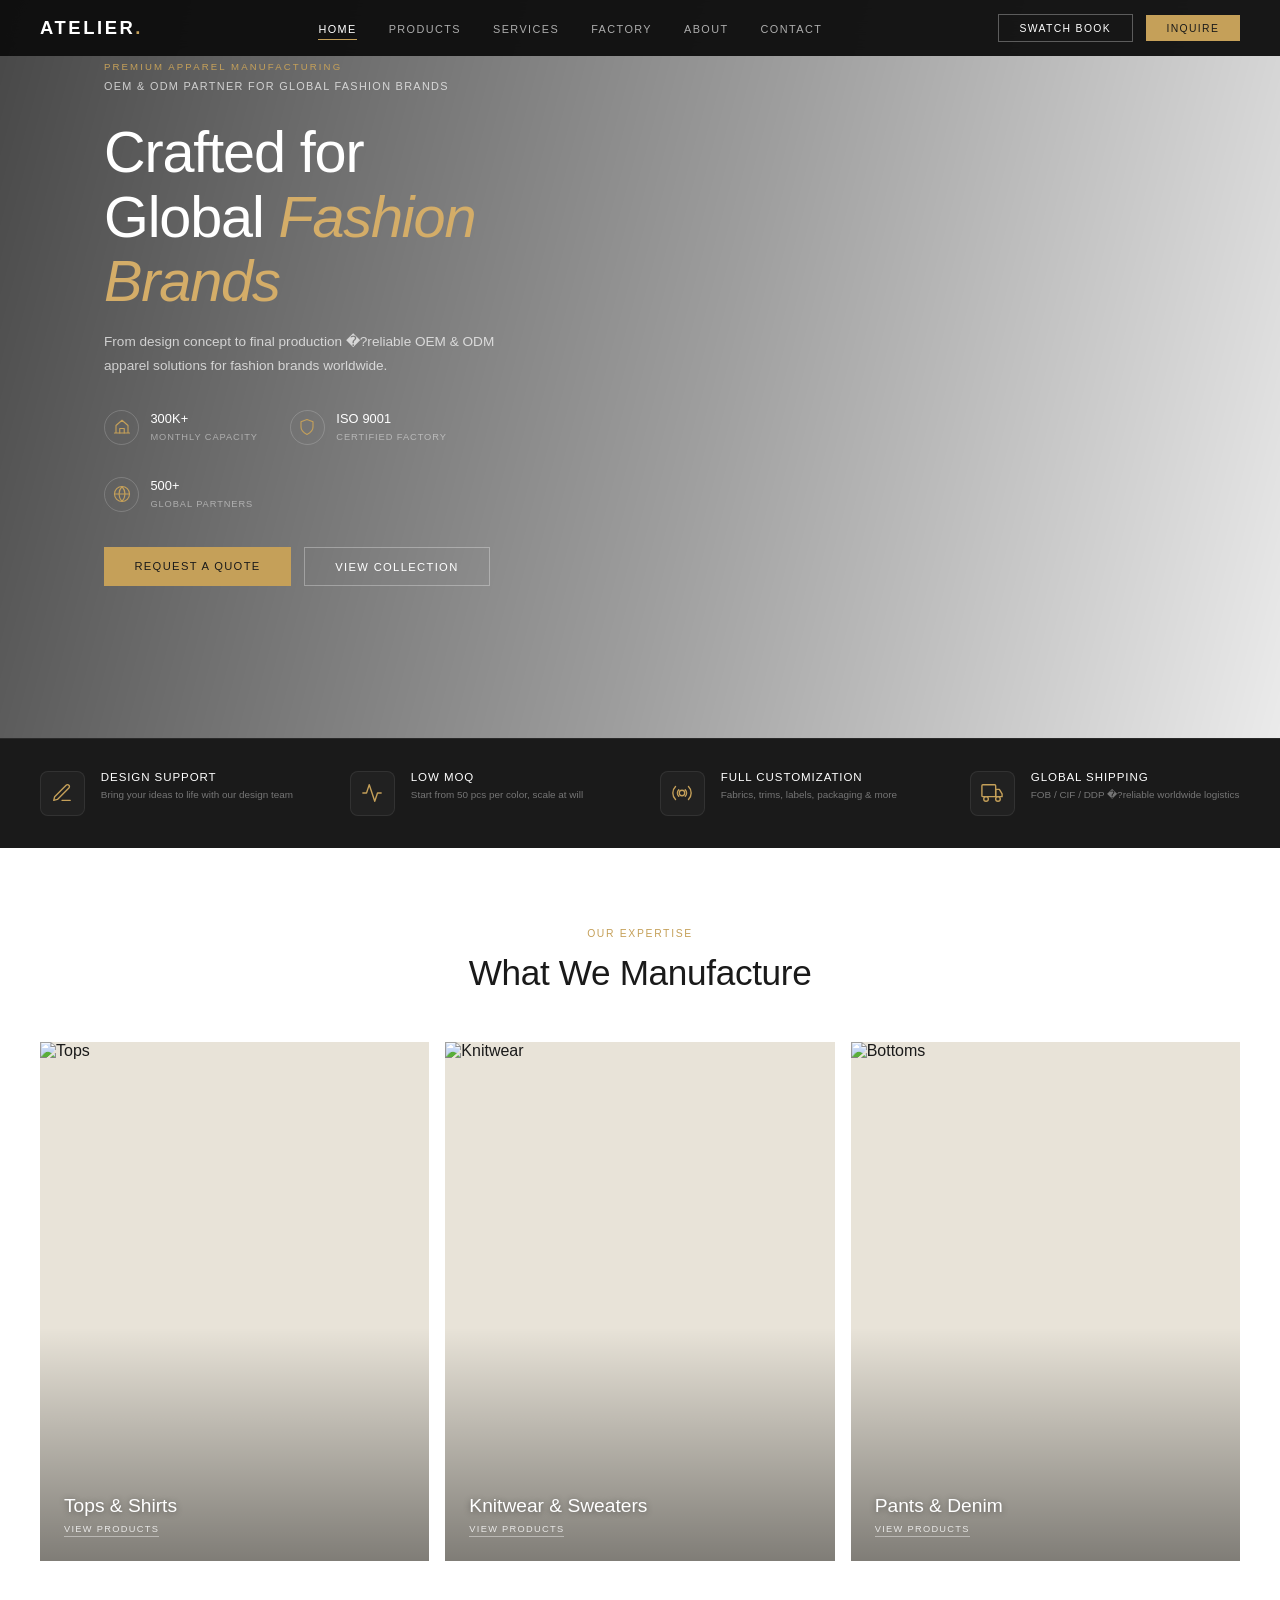
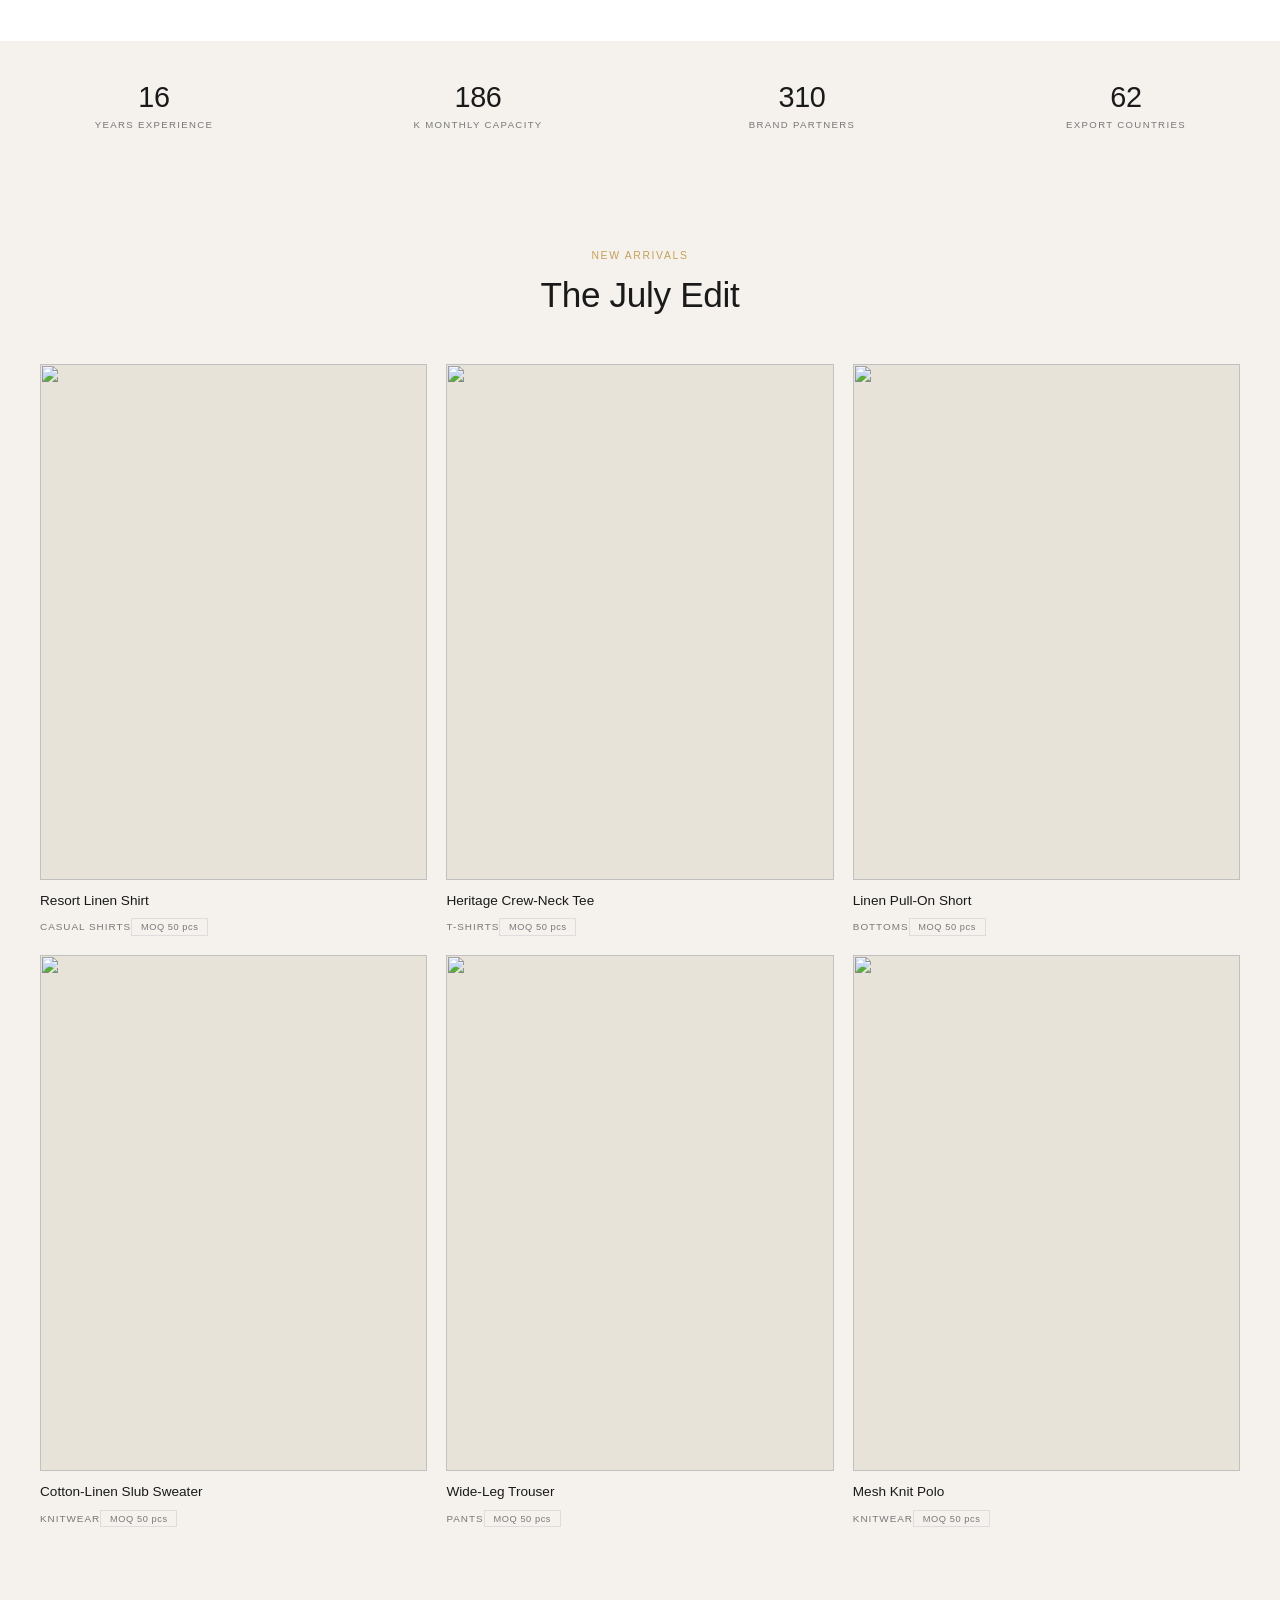
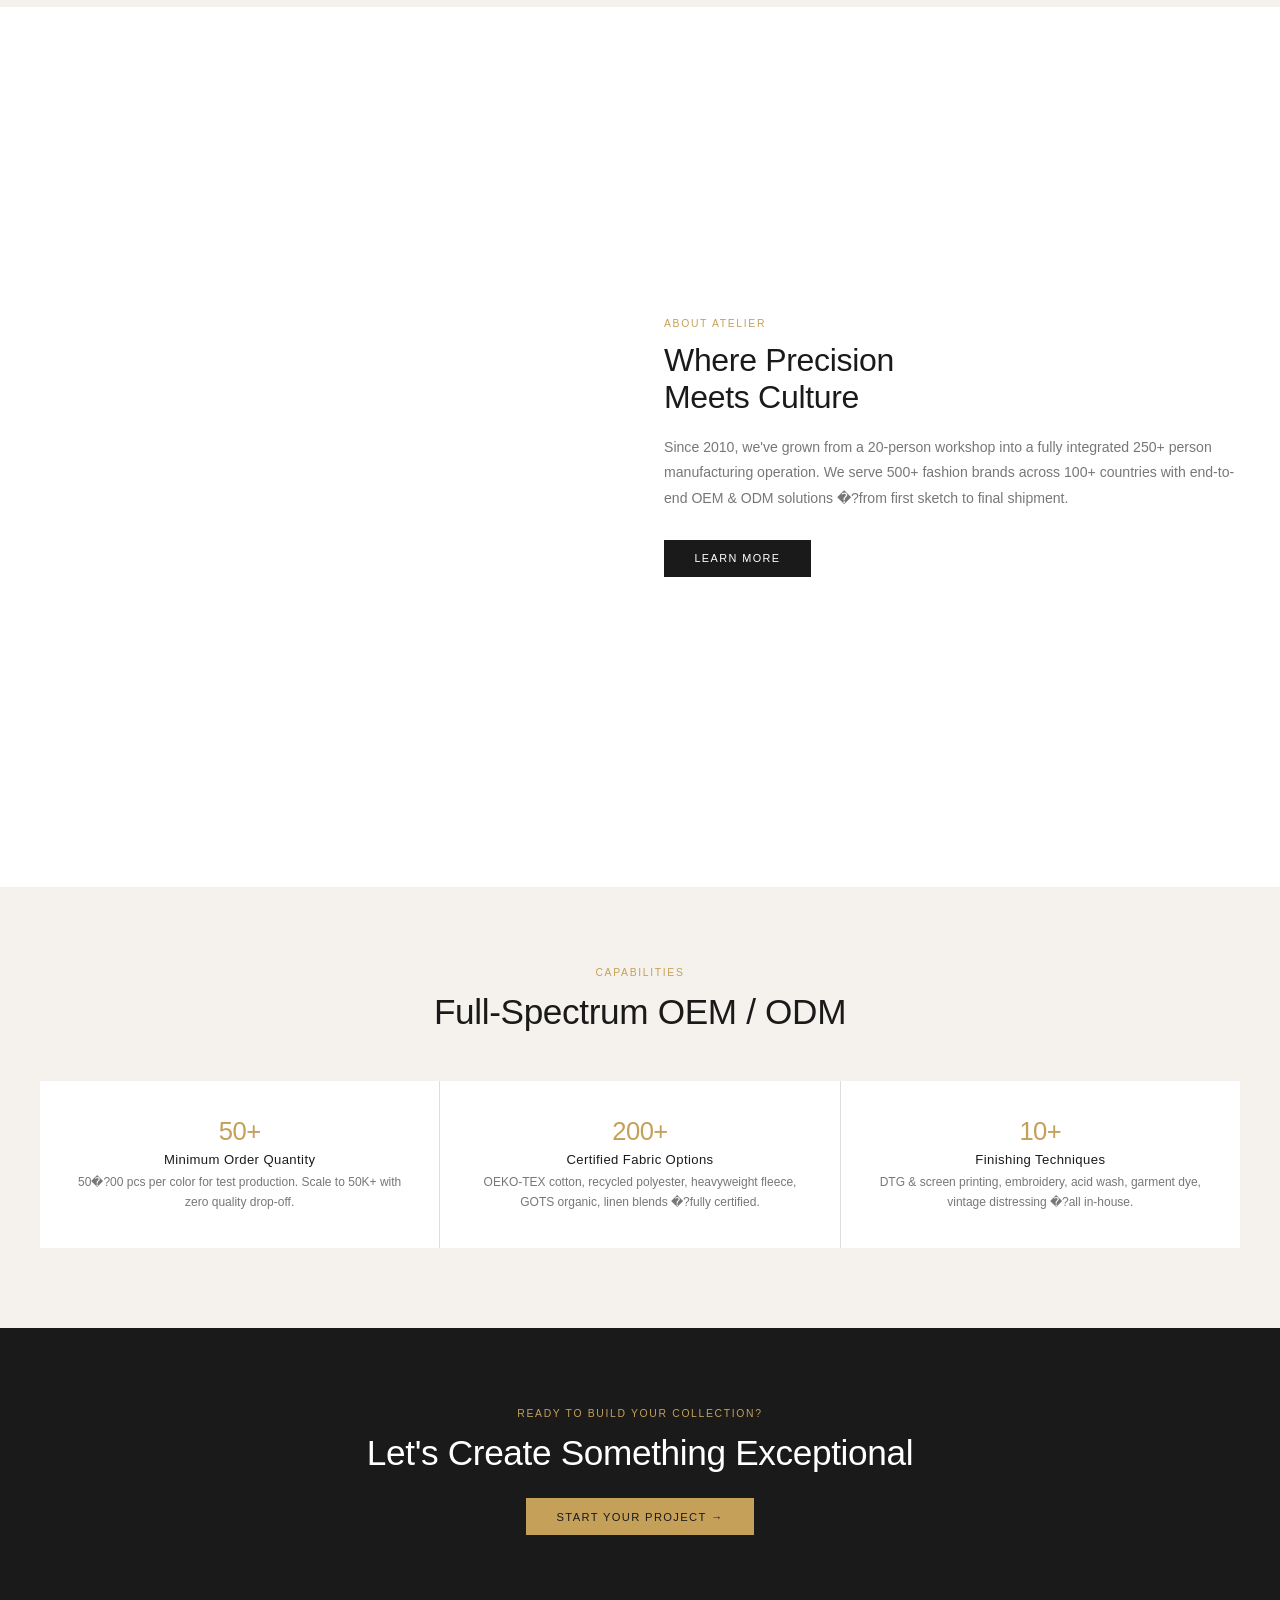
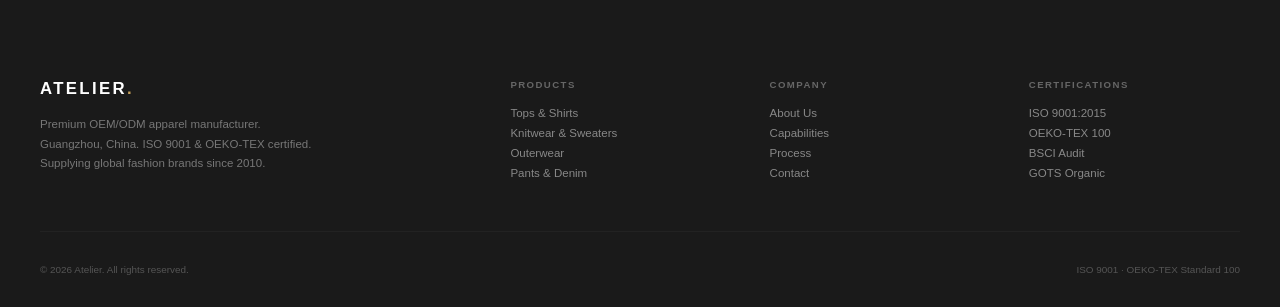
==== commit 7f18848c: "Add 6 pages: Products/Services/Factory/About — nav updated, brand renamed SENHONG ATELIER" ====
--- a/index.html
+++ b/index.html
@@ -2,7 +2,7 @@
 <html lang="en">
 <head>
 <meta charset="UTF-8"><meta name="viewport" content="width=device-width,initial-scale=1.0">
-<title>ATELIER — Premium Apparel Manufacturer</title>
+<title>ATELIER �?Premium Apparel Manufacturer</title>
 <link rel="stylesheet" href="css/style.css">
 </head>
 <body>
@@ -12,6 +12,8 @@
   <ul class="nav-menu">
     <li><a href="index.html" class="active">Home</a></li>
     <li><a href="products.html">Products</a></li>
+    <li><a href="services.html">Services</a></li>
+    <li><a href="factory.html">Factory</a></li>
     <li><a href="about.html">About</a></li>
     <li><a href="contact.html">Contact</a></li>
   </ul>
@@ -26,7 +28,7 @@
   <a href="index.html">Home</a><a href="products.html">Products</a><a href="about.html">About</a><a href="contact.html">Contact</a>
 </div>
 
-<!-- ═══════ HERO ═══════ -->
+<!-- ══════�?HERO ══════�?-->
 <section class="hero">
   <div class="hero-bg" style="background-image:url(https://content.gapinc.com/d/l6cws75x62mls8s63l2750nvps270e03.jpg)"></div>
   <div class="hero-overlay"></div>
@@ -34,7 +36,7 @@
     <span class="hero-badge">PREMIUM APPAREL MANUFACTURING</span>
     <span class="hero-badge2">OEM &amp; ODM PARTNER FOR GLOBAL FASHION BRANDS</span>
     <h1 class="hero-h1">Crafted for<br>Global <em>Fashion Brands</em></h1>
-    <p class="hero-desc">From design concept to final production — reliable OEM &amp; ODM apparel solutions for fashion brands worldwide.</p>
+    <p class="hero-desc">From design concept to final production �?reliable OEM &amp; ODM apparel solutions for fashion brands worldwide.</p>
     <div class="hero-stats">
       <div class="hero-stat">
         <div class="stat-icon">
@@ -62,7 +64,7 @@
   </div>
 </section>
 
-<!-- ═══════ SERVICE BAR ═══════ -->
+<!-- ══════�?SERVICE BAR ══════�?-->
 <div class="svc-bar">
   <div class="svc-grid">
     <div class="svc-item">
@@ -87,12 +89,12 @@
       <div class="svc-icon">
         <svg width="22" height="22" viewBox="0 0 24 24" fill="none" stroke="currentColor" stroke-width="1.5" stroke-linecap="round" stroke-linejoin="round"><rect x="1" y="3" width="15" height="13" rx="1"/><path d="M16 8h4l3 5v3h-7V8z"/><circle cx="5.5" cy="18.5" r="2.5"/><circle cx="18.5" cy="18.5" r="2.5"/></svg>
       </div>
-      <div><h4>Global Shipping</h4><p>FOB / CIF / DDP — reliable worldwide logistics</p></div>
+      <div><h4>Global Shipping</h4><p>FOB / CIF / DDP �?reliable worldwide logistics</p></div>
     </div>
   </div>
 </div>
 
-<!-- ═══════ CATEGORIES ═══════ -->
+<!-- ══════�?CATEGORIES ══════�?-->
 <section>
   <div class="container">
     <div class="sec-head rv"><span class="eyebrow">Our Expertise</span><h2 class="sec-title">What We Manufacture</h2></div>
@@ -116,7 +118,7 @@
   </div>
 </section>
 
-<!-- ═══════ STATS ═══════ -->
+<!-- ══════�?STATS ══════�?-->
 <div class="stats-full"><div class="container" id="statsBar">
   <div class="rv"><div class="stat-n" data-t="16">0</div><div class="stat-l">Years Experience</div></div>
   <div class="rv d1"><div class="stat-n" data-t="300">0</div><div class="stat-l">K Monthly Capacity</div></div>
@@ -124,7 +126,7 @@
   <div class="rv d3"><div class="stat-n" data-t="100">0</div><div class="stat-l">Export Countries</div></div>
 </div></div>
 
-<!-- ═══════ PRODUCTS ═══════ -->
+<!-- ══════�?PRODUCTS ══════�?-->
 <section style="background:var(--cream)">
   <div class="container">
     <div class="sec-head rv"><span class="eyebrow">New Arrivals</span><h2 class="sec-title">The July Edit</h2></div>
@@ -139,7 +141,7 @@
   </div>
 </section>
 
-<!-- ═══════ ABOUT ═══════ -->
+<!-- ══════�?ABOUT ══════�?-->
 <section>
   <div class="container">
     <div class="about-split">
@@ -147,26 +149,26 @@
       <div class="about-copy rvr">
         <span class="eyebrow">About Atelier</span>
         <h2>Where Precision<br>Meets Culture</h2>
-        <p>Since 2010, we've grown from a 20-person workshop into a fully integrated 250+ person manufacturing operation. We serve 500+ fashion brands across 100+ countries with end-to-end OEM &amp; ODM solutions — from first sketch to final shipment.</p>
+        <p>Since 2010, we've grown from a 20-person workshop into a fully integrated 250+ person manufacturing operation. We serve 500+ fashion brands across 100+ countries with end-to-end OEM &amp; ODM solutions �?from first sketch to final shipment.</p>
         <a href="about.html" class="btn-dark">Learn More</a>
       </div>
     </div>
   </div>
 </section>
 
-<!-- ═══════ CAPABILITIES ═══════ -->
+<!-- ══════�?CAPABILITIES ══════�?-->
 <section style="background:var(--cream)">
   <div class="container">
     <div class="sec-head rv"><span class="eyebrow">Capabilities</span><h2 class="sec-title">Full-Spectrum OEM / ODM</h2></div>
     <div class="cap-grid">
-      <div class="cap-item rv d1"><div class="cap-num">50+</div><h4>Minimum Order Quantity</h4><p>50–100 pcs per color for test production. Scale to 50K+ with zero quality drop-off.</p></div>
-      <div class="cap-item rv d2"><div class="cap-num">200+</div><h4>Certified Fabric Options</h4><p>OEKO-TEX cotton, recycled polyester, heavyweight fleece, GOTS organic, linen blends — fully certified.</p></div>
-      <div class="cap-item rv d3"><div class="cap-num">10+</div><h4>Finishing Techniques</h4><p>DTG &amp; screen printing, embroidery, acid wash, garment dye, vintage distressing — all in-house.</p></div>
+      <div class="cap-item rv d1"><div class="cap-num">50+</div><h4>Minimum Order Quantity</h4><p>50�?00 pcs per color for test production. Scale to 50K+ with zero quality drop-off.</p></div>
+      <div class="cap-item rv d2"><div class="cap-num">200+</div><h4>Certified Fabric Options</h4><p>OEKO-TEX cotton, recycled polyester, heavyweight fleece, GOTS organic, linen blends �?fully certified.</p></div>
+      <div class="cap-item rv d3"><div class="cap-num">10+</div><h4>Finishing Techniques</h4><p>DTG &amp; screen printing, embroidery, acid wash, garment dye, vintage distressing �?all in-house.</p></div>
     </div>
   </div>
 </section>
 
-<!-- ═══════ CTA ═══════ -->
+<!-- ══════�?CTA ══════�?-->
 <section style="background:var(--dark);text-align:center">
   <div class="container" style="max-width:640px"><div class="rv">
     <span class="eyebrow">Ready to Build Your Collection?</span>
@@ -175,7 +177,7 @@
   </div></div>
 </section>
 
-<!-- ═══════ FOOTER ═══════ -->
+<!-- ══════�?FOOTER ══════�?-->
 <footer>
   <div class="ft-grid">
     <div class="ft-brand"><h3>ATELIER<span>.</span></h3><p>Premium OEM/ODM apparel manufacturer. Guangzhou, China. ISO 9001 &amp; OEKO-TEX certified. Supplying global fashion brands since 2010.</p></div>
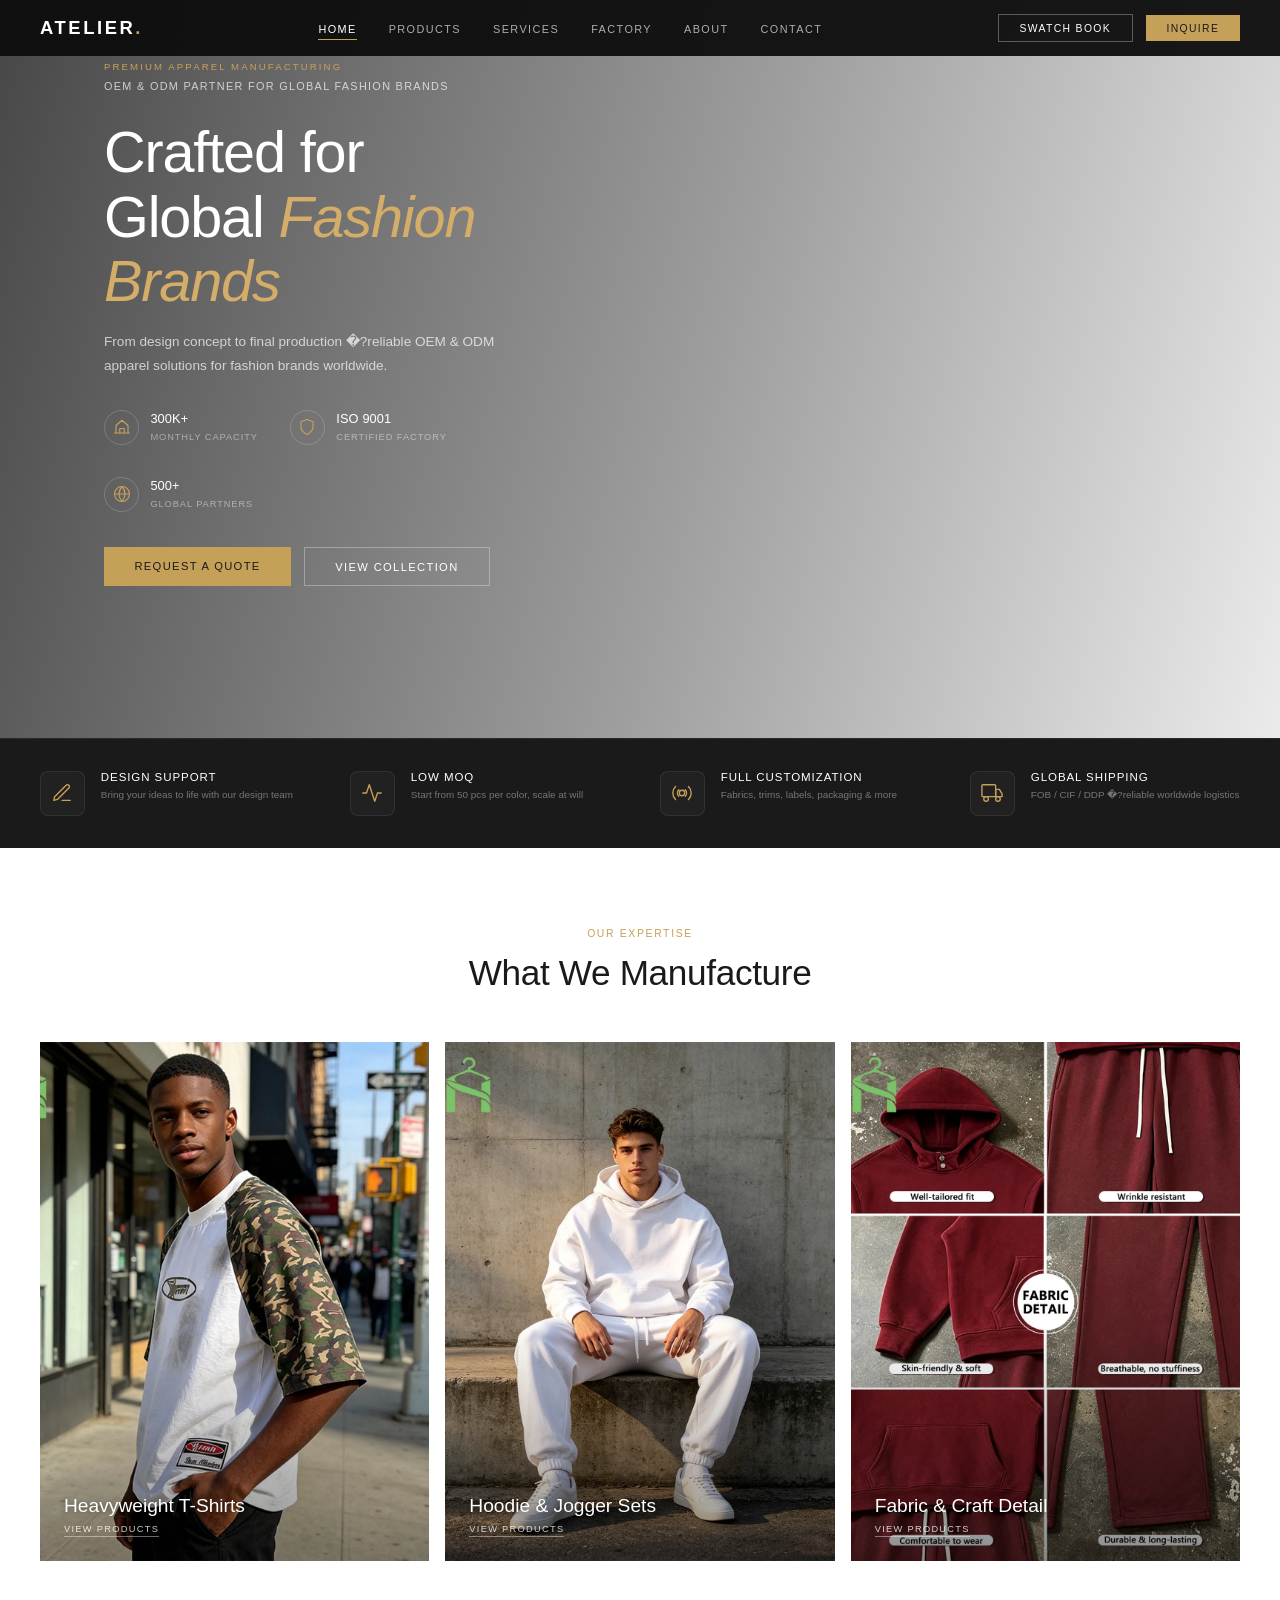
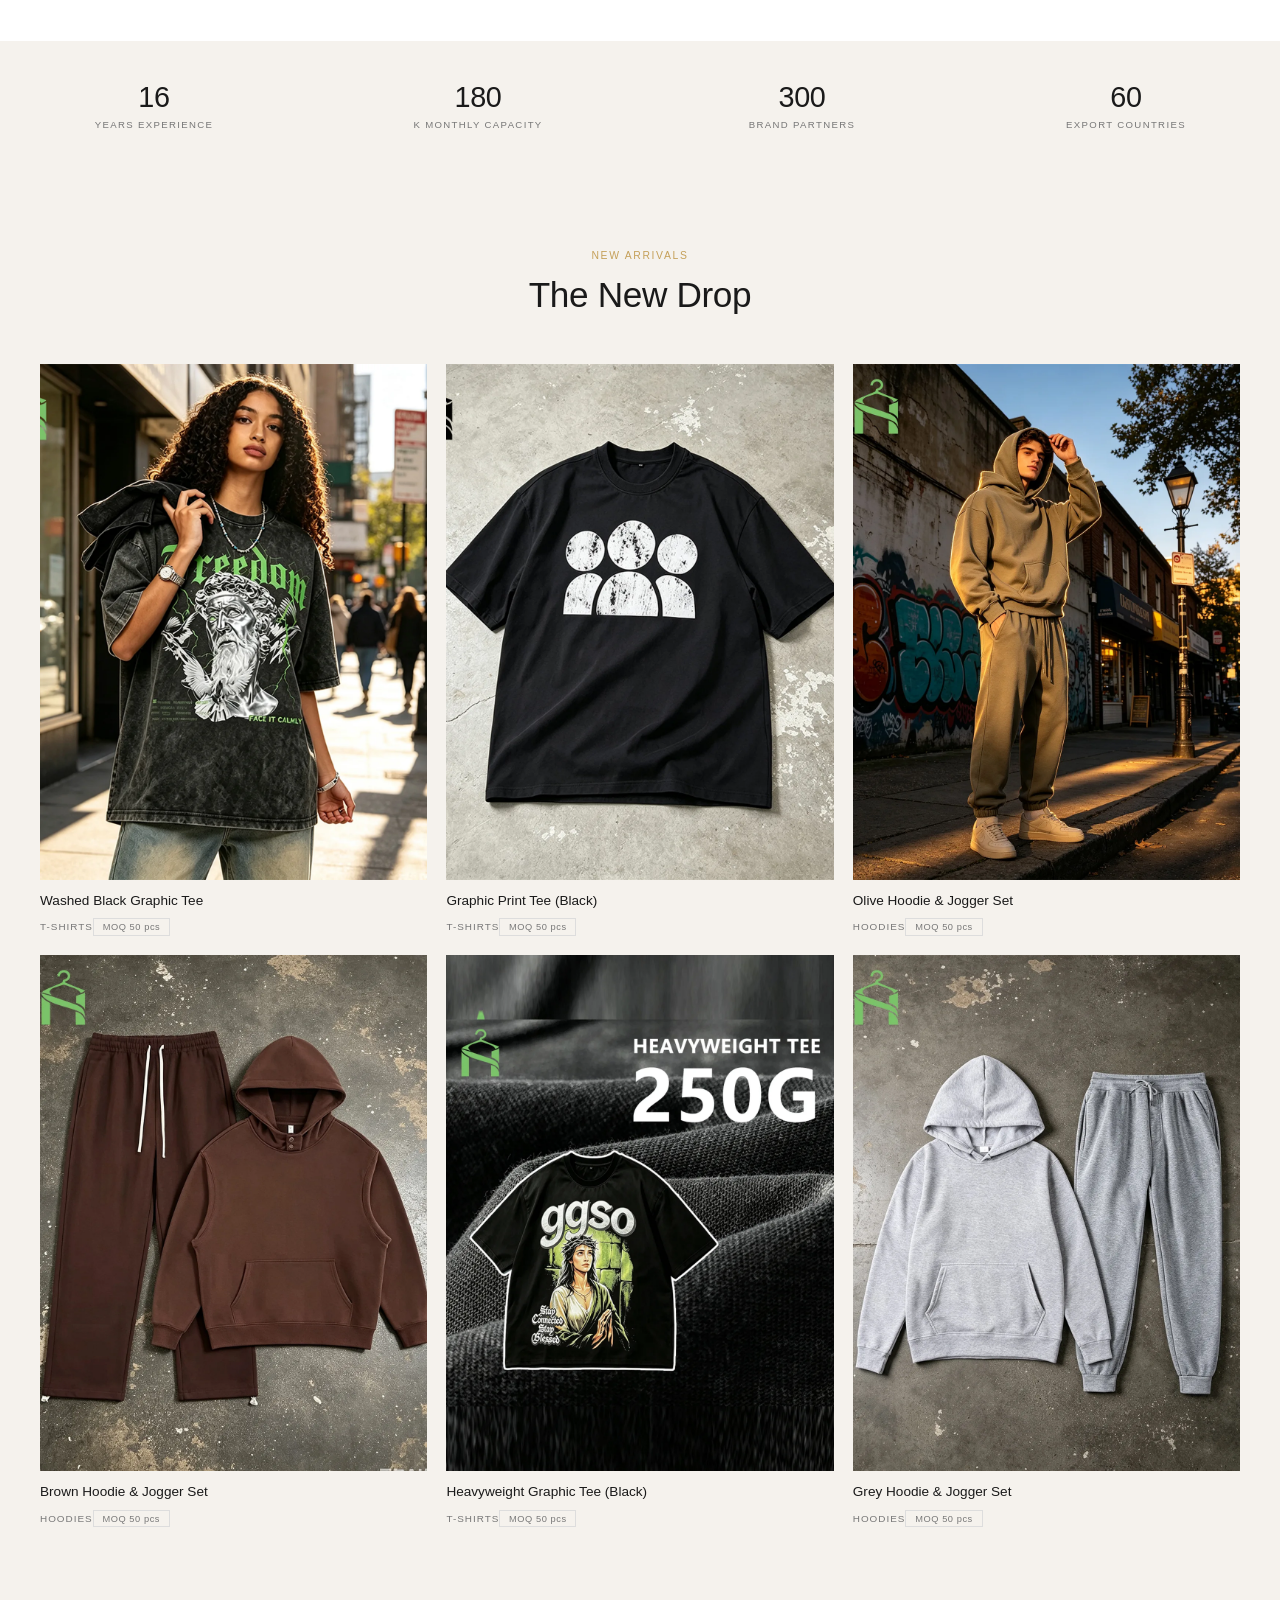
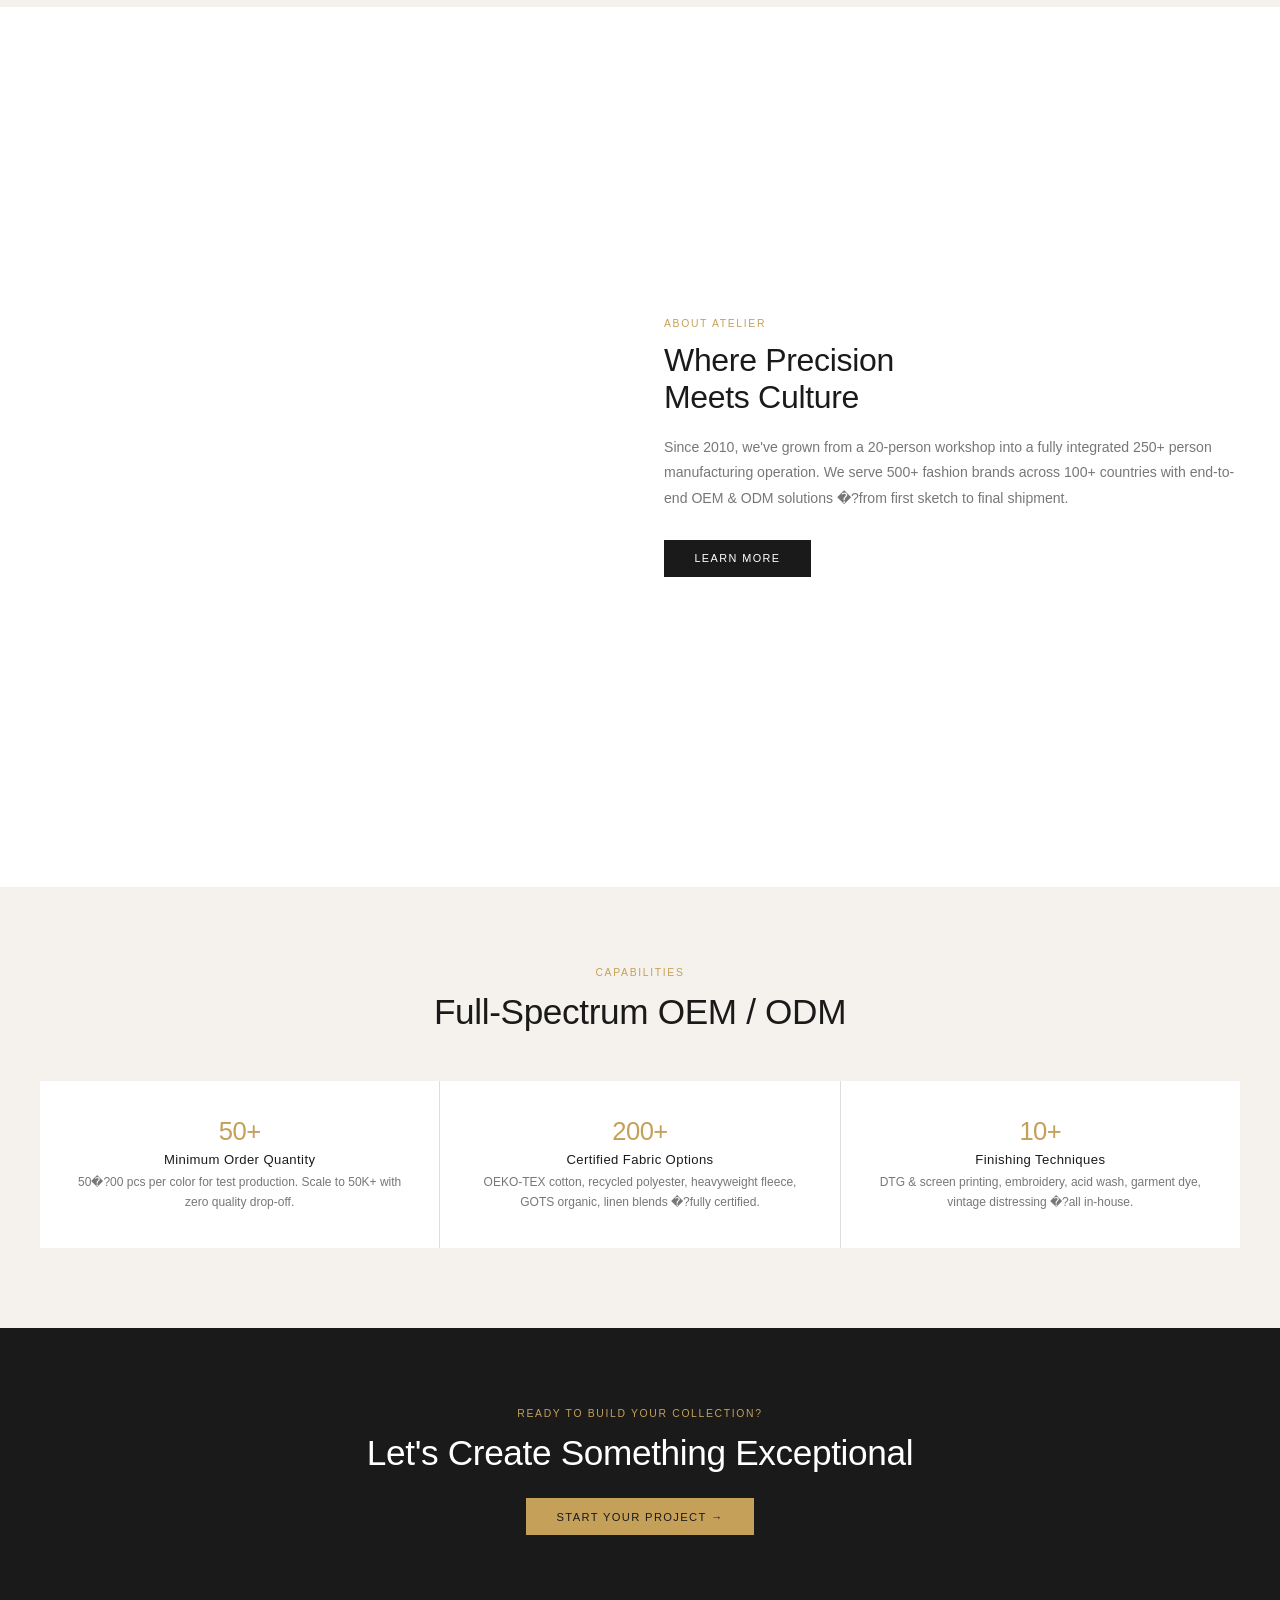
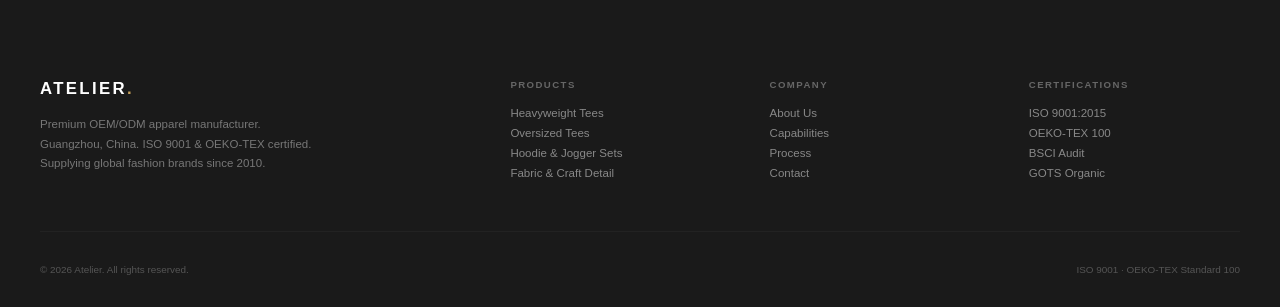
==== commit d0553d2d: "Swap product images to streetwear tees and hoodie sets (home + products pages only)" ====
--- a/index.html
+++ b/index.html
@@ -100,19 +100,19 @@
     <div class="sec-head rv"><span class="eyebrow">Our Expertise</span><h2 class="sec-title">What We Manufacture</h2></div>
     <div class="cat-grid2">
       <a href="products.html" class="cat-card rv d1">
-        <img src="https://bananarepublic.gap.com/webcontent/0062/398/119/cn62398119.jpg" alt="Tops" loading="lazy">
+        <img src="images/cat-tees.webp" alt="Heavyweight T-shirts" loading="lazy">
         <div class="cat-overlay"></div>
-        <div class="cat-label"><h3>Tops &amp; Shirts</h3><span>View Products</span></div>
+        <div class="cat-label"><h3>Heavyweight T-Shirts</h3><span>View Products</span></div>
       </a>
       <a href="products.html" class="cat-card rv d2">
-        <img src="https://bananarepublic.gap.com/webcontent/0061/958/025/cn61958025.jpg" alt="Knitwear" loading="lazy">
+        <img src="images/cat-hoodies.webp" alt="Hoodie and jogger sets" loading="lazy">
         <div class="cat-overlay"></div>
-        <div class="cat-label"><h3>Knitwear &amp; Sweaters</h3><span>View Products</span></div>
+        <div class="cat-label"><h3>Hoodie &amp; Jogger Sets</h3><span>View Products</span></div>
       </a>
       <a href="products.html" class="cat-card rv d3">
-        <img src="https://bananarepublic.gap.com/webcontent/0061/463/308/cn61463308.jpg" alt="Bottoms" loading="lazy">
+        <img src="images/cat-craft.webp" alt="Fabric and craft detail" loading="lazy">
         <div class="cat-overlay"></div>
-        <div class="cat-label"><h3>Pants &amp; Denim</h3><span>View Products</span></div>
+        <div class="cat-label"><h3>Fabric &amp; Craft Detail</h3><span>View Products</span></div>
       </a>
     </div>
   </div>
@@ -129,14 +129,14 @@
 <!-- ══════�?PRODUCTS ══════�?-->
 <section style="background:var(--cream)">
   <div class="container">
-    <div class="sec-head rv"><span class="eyebrow">New Arrivals</span><h2 class="sec-title">The July Edit</h2></div>
+    <div class="sec-head rv"><span class="eyebrow">New Arrivals</span><h2 class="sec-title">The New Drop</h2></div>
     <div class="prod-grid">
-      <a href="contact.html" class="prod-card rv d1"><div class="prod-img-wrap"><img class="prod-img" src="https://bananarepublic.gap.com/webcontent/0061/619/666/cn61619666.jpg" alt="" loading="lazy"></div><div class="prod-info"><h4>Resort Linen Shirt</h4><span class="prod-cat">Casual Shirts</span><span class="prod-moq">MOQ 50 pcs</span></div></a>
-      <a href="contact.html" class="prod-card rv d2"><div class="prod-img-wrap"><img class="prod-img" src="https://bananarepublic.gap.com/webcontent/0061/595/991/cn61595991.jpg" alt="" loading="lazy"></div><div class="prod-info"><h4>Heritage Crew-Neck Tee</h4><span class="prod-cat">T-Shirts</span><span class="prod-moq">MOQ 50 pcs</span></div></a>
-      <a href="contact.html" class="prod-card rv d3"><div class="prod-img-wrap"><img class="prod-img" src="https://bananarepublic.gap.com/webcontent/0061/830/715/cn61830715.jpg" alt="" loading="lazy"></div><div class="prod-info"><h4>Linen Pull-On Short</h4><span class="prod-cat">Bottoms</span><span class="prod-moq">MOQ 50 pcs</span></div></a>
-      <a href="contact.html" class="prod-card rv d4"><div class="prod-img-wrap"><img class="prod-img" src="https://bananarepublic.gap.com/webcontent/0061/786/584/cn61786584.jpg" alt="" loading="lazy"></div><div class="prod-info"><h4>Cotton-Linen Slub Sweater</h4><span class="prod-cat">Knitwear</span><span class="prod-moq">MOQ 50 pcs</span></div></a>
-      <a href="contact.html" class="prod-card rv d5"><div class="prod-img-wrap"><img class="prod-img" src="https://bananarepublic.gap.com/webcontent/0061/958/128/cn61958128.jpg" alt="" loading="lazy"></div><div class="prod-info"><h4>Wide-Leg Trouser</h4><span class="prod-cat">Pants</span><span class="prod-moq">MOQ 50 pcs</span></div></a>
-      <a href="contact.html" class="prod-card rv d6"><div class="prod-img-wrap"><img class="prod-img" src="https://bananarepublic.gap.com/webcontent/0061/717/575/cn61717575.jpg" alt="" loading="lazy"></div><div class="prod-info"><h4>Mesh Knit Polo</h4><span class="prod-cat">Knitwear</span><span class="prod-moq">MOQ 50 pcs</span></div></a>
+      <a href="contact.html" class="prod-card rv d1"><div class="prod-img-wrap"><img class="prod-img" src="images/home-01.webp" alt="Washed Black Graphic Tee" loading="lazy"></div><div class="prod-info"><h4>Washed Black Graphic Tee</h4><span class="prod-cat">T-Shirts</span><span class="prod-moq">MOQ 50 pcs</span></div></a>
+      <a href="contact.html" class="prod-card rv d2"><div class="prod-img-wrap"><img class="prod-img" src="images/home-02.webp" alt="Graphic Print Tee (Black)" loading="lazy"></div><div class="prod-info"><h4>Graphic Print Tee (Black)</h4><span class="prod-cat">T-Shirts</span><span class="prod-moq">MOQ 50 pcs</span></div></a>
+      <a href="contact.html" class="prod-card rv d3"><div class="prod-img-wrap"><img class="prod-img" src="images/home-03.webp" alt="Olive Hoodie & Jogger Set" loading="lazy"></div><div class="prod-info"><h4>Olive Hoodie & Jogger Set</h4><span class="prod-cat">Hoodies</span><span class="prod-moq">MOQ 50 pcs</span></div></a>
+      <a href="contact.html" class="prod-card rv d4"><div class="prod-img-wrap"><img class="prod-img" src="images/home-04.webp" alt="Brown Hoodie & Jogger Set" loading="lazy"></div><div class="prod-info"><h4>Brown Hoodie & Jogger Set</h4><span class="prod-cat">Hoodies</span><span class="prod-moq">MOQ 50 pcs</span></div></a>
+      <a href="contact.html" class="prod-card rv d5"><div class="prod-img-wrap"><img class="prod-img" src="images/home-05.webp" alt="Heavyweight Graphic Tee (Black)" loading="lazy"></div><div class="prod-info"><h4>Heavyweight Graphic Tee (Black)</h4><span class="prod-cat">T-Shirts</span><span class="prod-moq">MOQ 50 pcs</span></div></a>
+      <a href="contact.html" class="prod-card rv d6"><div class="prod-img-wrap"><img class="prod-img" src="images/home-06.webp" alt="Grey Hoodie & Jogger Set" loading="lazy"></div><div class="prod-info"><h4>Grey Hoodie & Jogger Set</h4><span class="prod-cat">Hoodies</span><span class="prod-moq">MOQ 50 pcs</span></div></a>
     </div>
   </div>
 </section>
@@ -181,7 +181,7 @@
 <footer>
   <div class="ft-grid">
     <div class="ft-brand"><h3>ATELIER<span>.</span></h3><p>Premium OEM/ODM apparel manufacturer. Guangzhou, China. ISO 9001 &amp; OEKO-TEX certified. Supplying global fashion brands since 2010.</p></div>
-    <div class="ft-col"><h4>Products</h4><a href="products.html">Tops &amp; Shirts</a><a href="products.html">Knitwear &amp; Sweaters</a><a href="products.html">Outerwear</a><a href="products.html">Pants &amp; Denim</a></div>
+    <div class="ft-col"><h4>Products</h4><a href="products.html">Heavyweight Tees</a><a href="products.html">Oversized Tees</a><a href="products.html">Hoodie &amp; Jogger Sets</a><a href="products.html">Fabric &amp; Craft Detail</a></div>
     <div class="ft-col"><h4>Company</h4><a href="about.html">About Us</a><a href="about.html">Capabilities</a><a href="about.html">Process</a><a href="contact.html">Contact</a></div>
     <div class="ft-col"><h4>Certifications</h4><a href="#">ISO 9001:2015</a><a href="#">OEKO-TEX 100</a><a href="#">BSCI Audit</a><a href="#">GOTS Organic</a></div>
   </div>
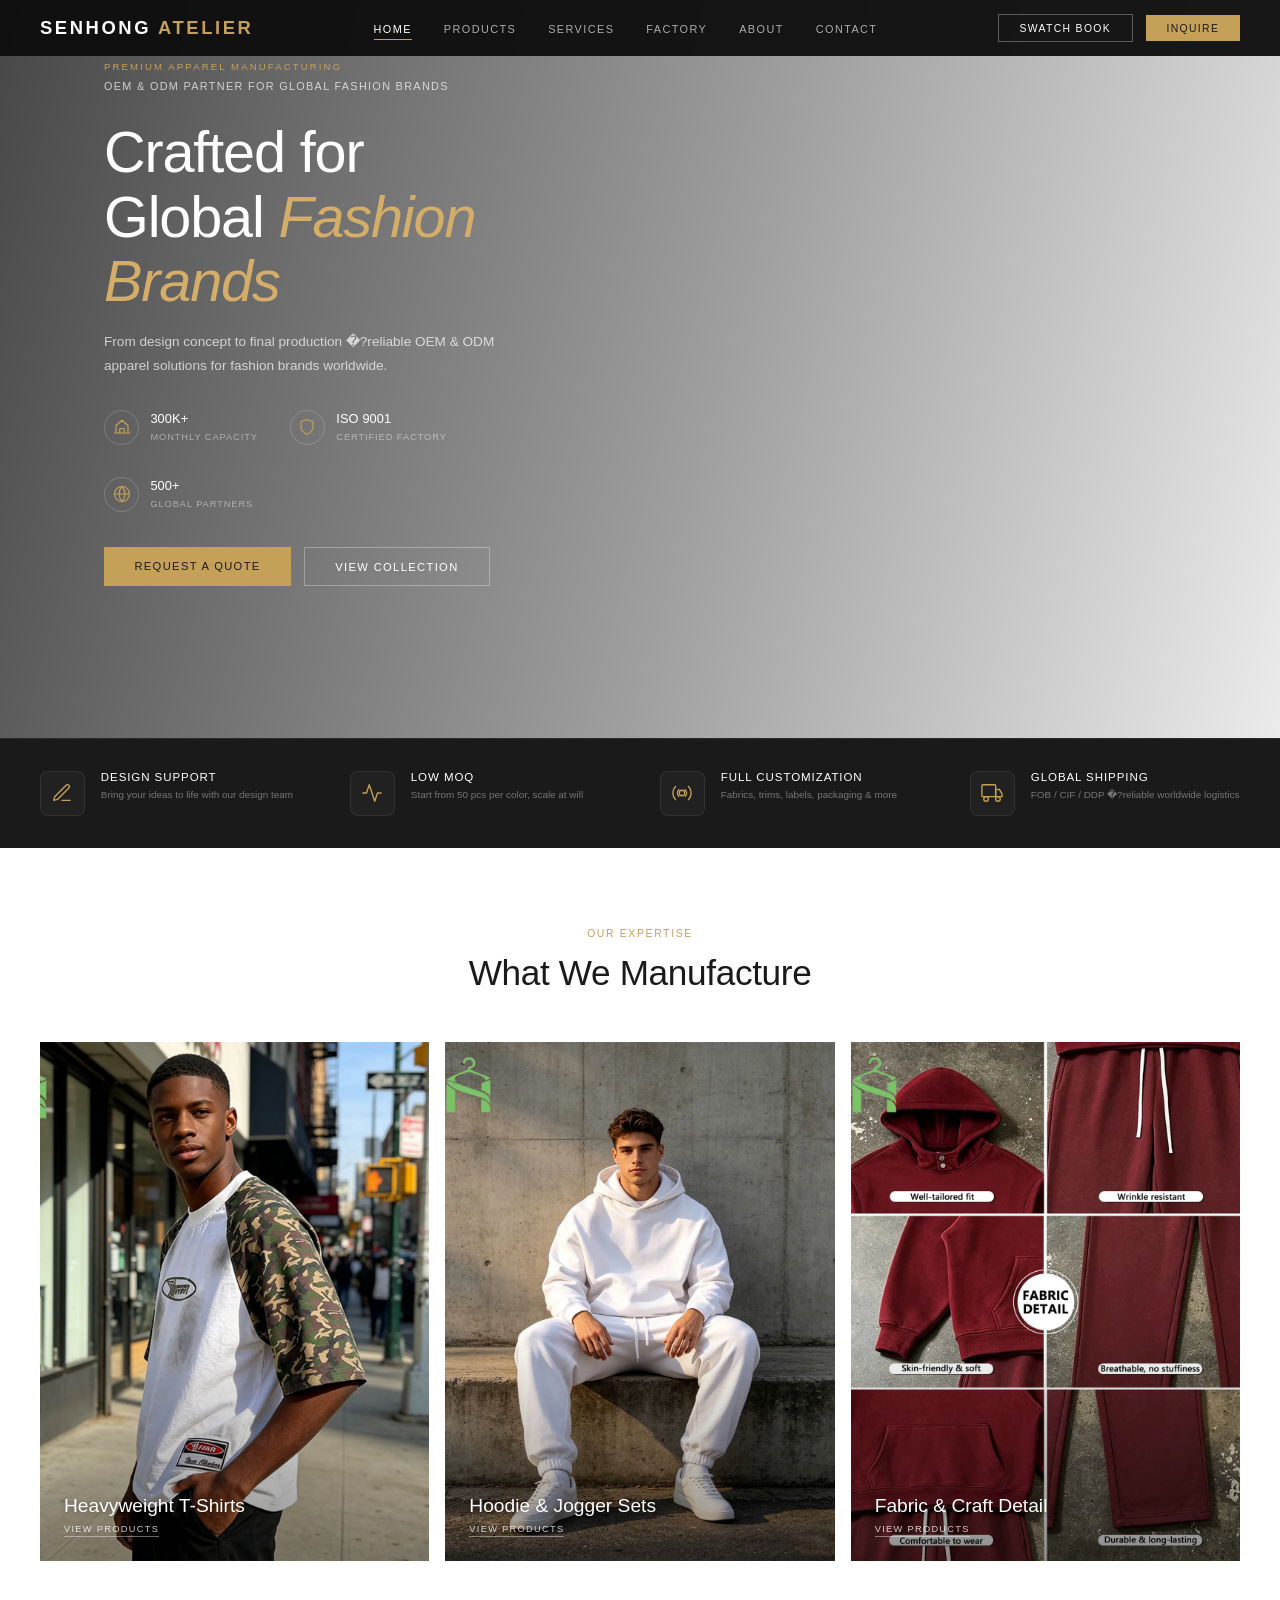
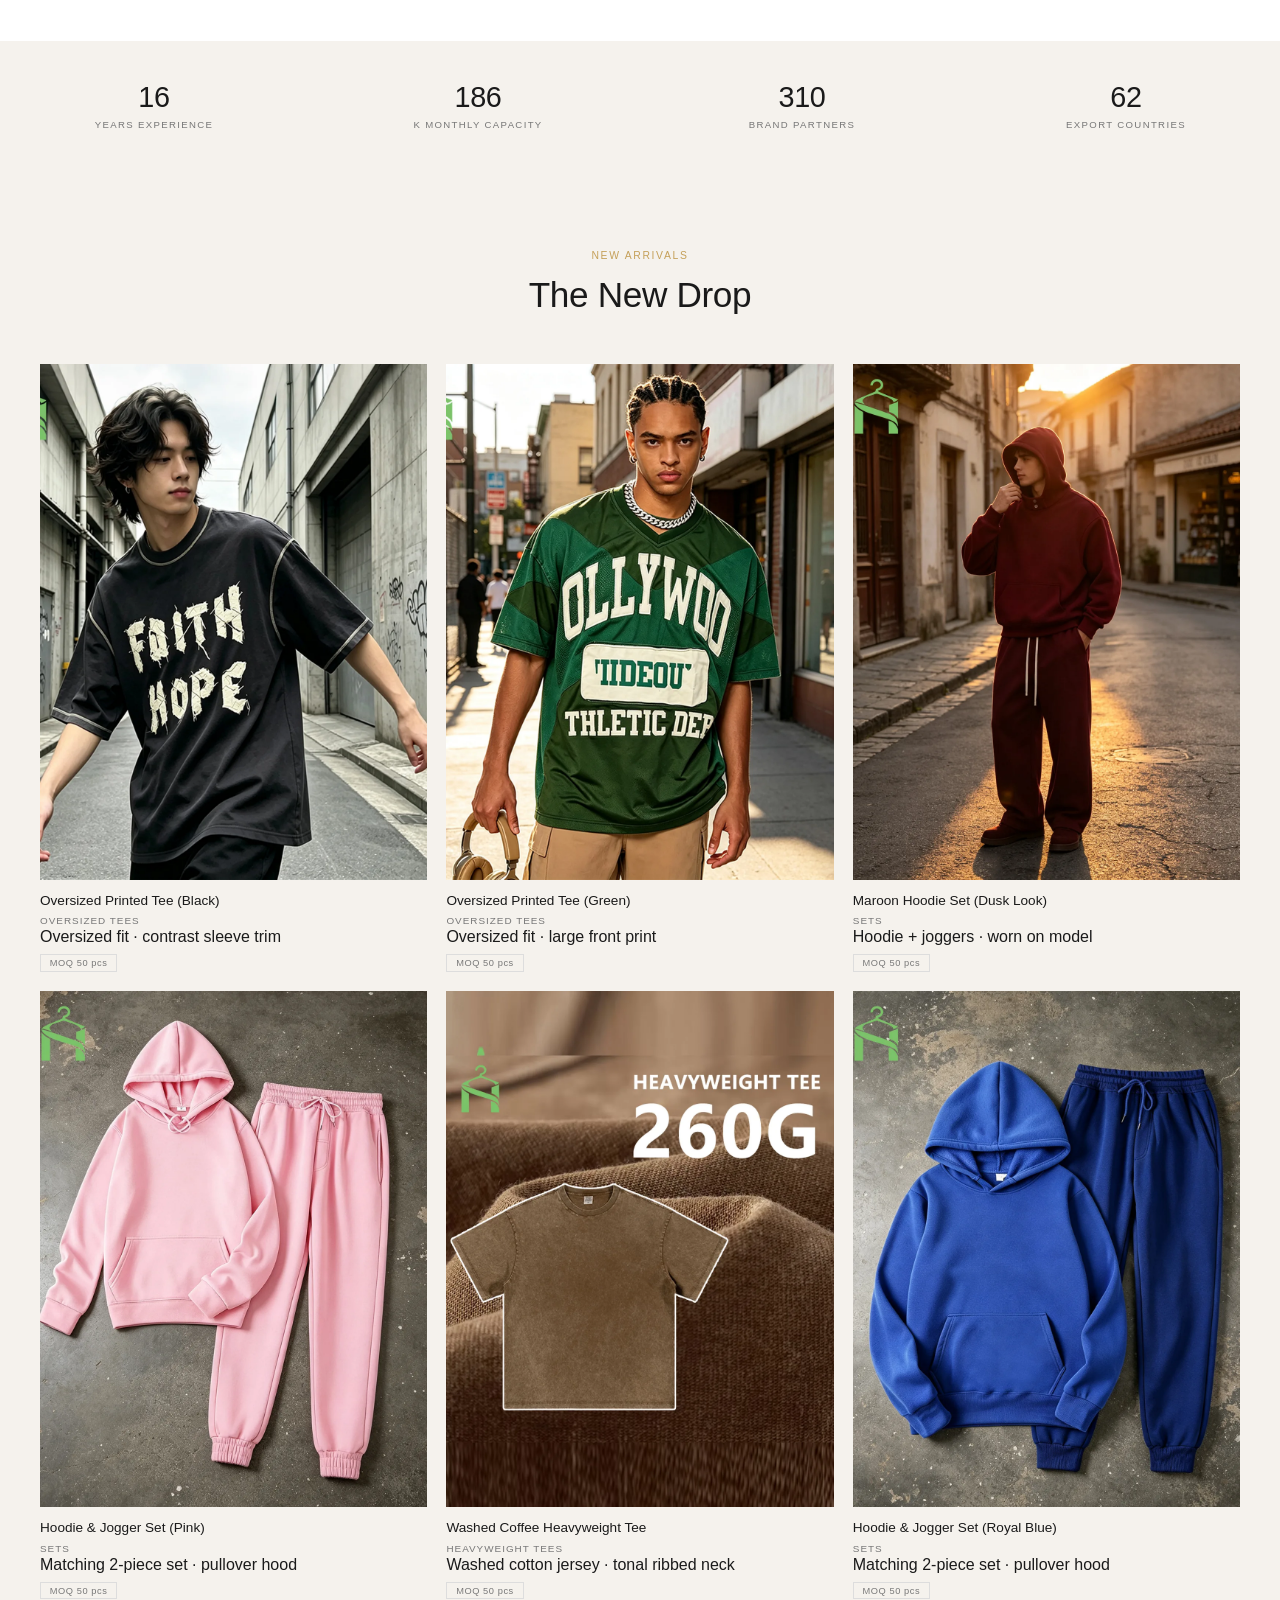
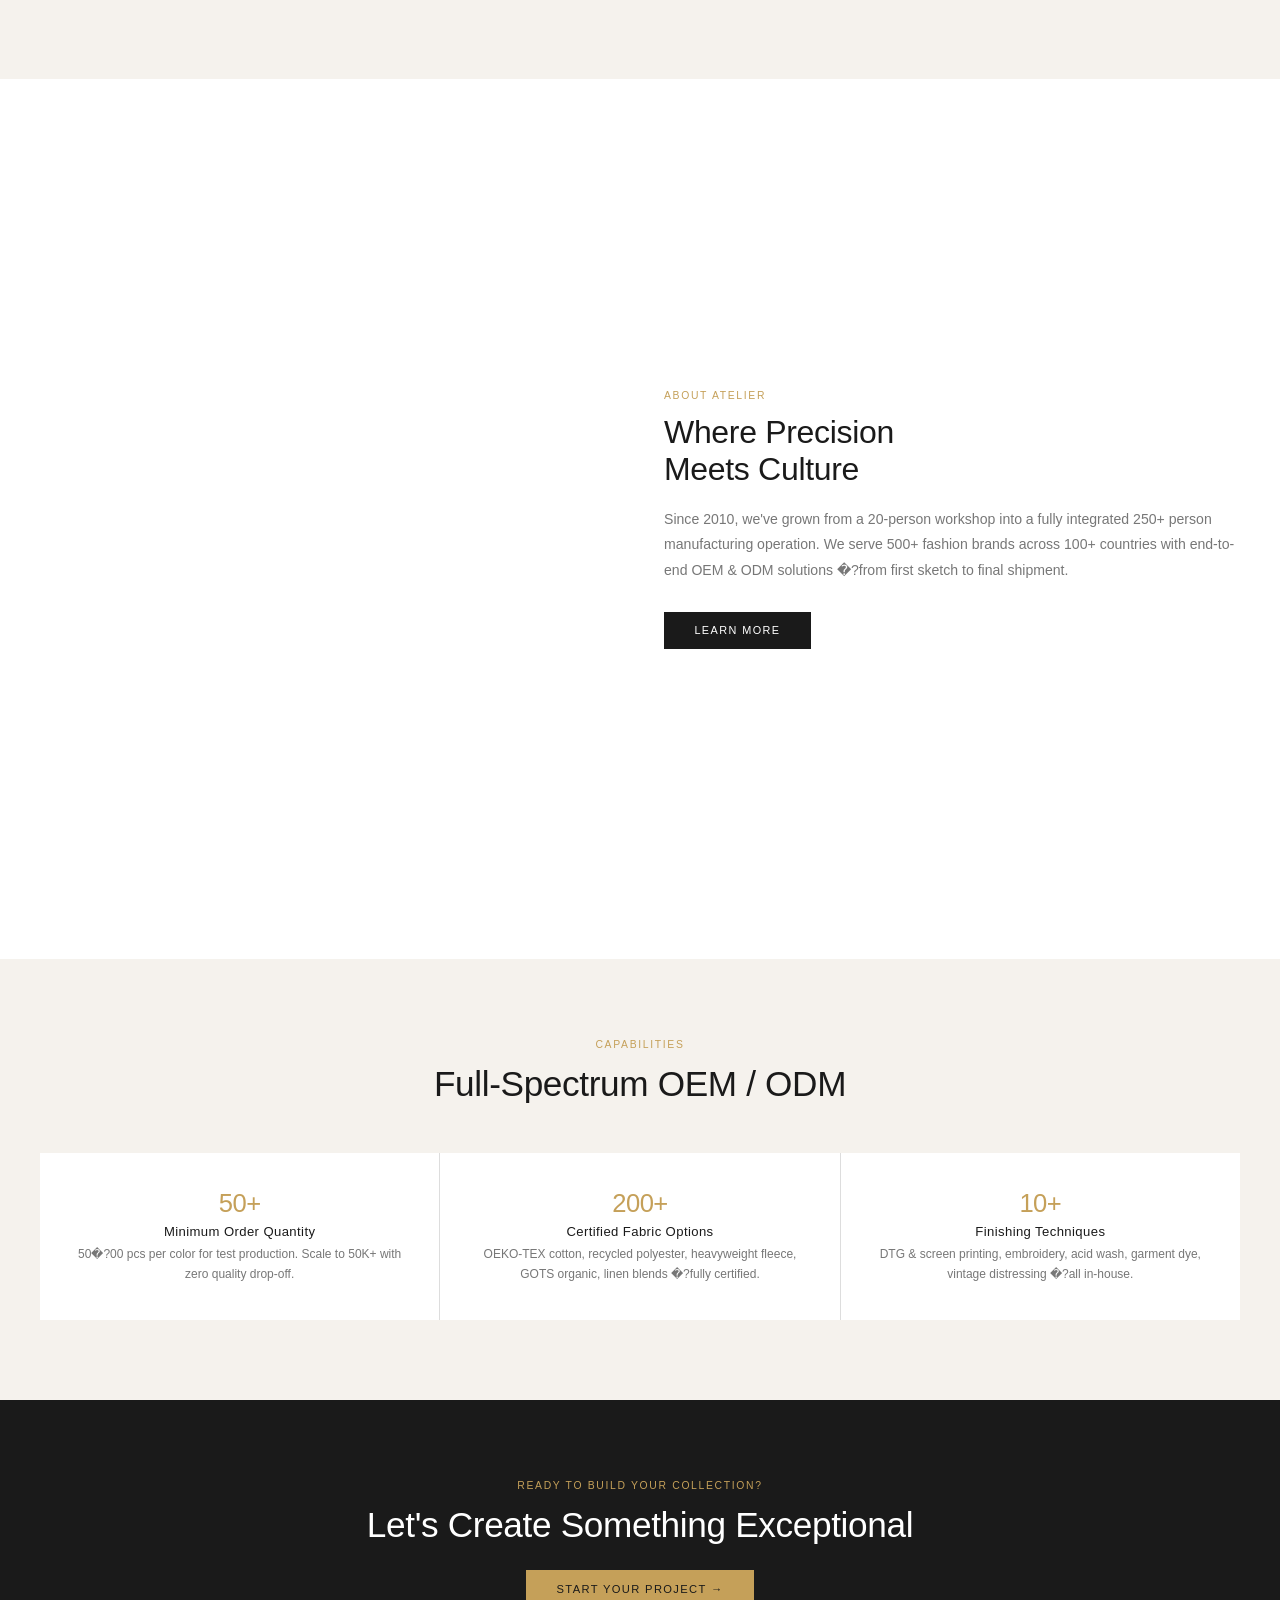
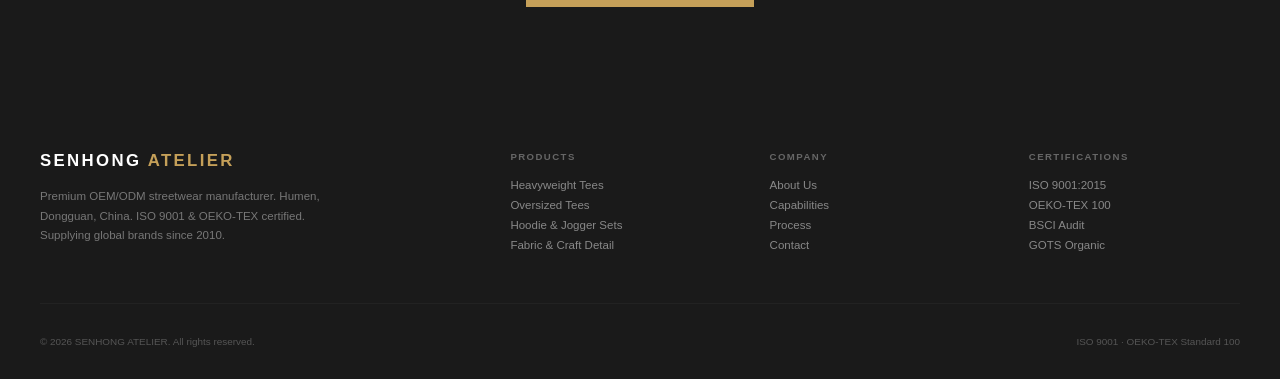
==== commit a7539bb0: "Unify brand to SENHONG ATELIER, address to Humen Dongguan, phone-only contact; data-driven content +" ====
--- a/index.html
+++ b/index.html
@@ -2,13 +2,13 @@
 <html lang="en">
 <head>
 <meta charset="UTF-8"><meta name="viewport" content="width=device-width,initial-scale=1.0">
-<title>ATELIER �?Premium Apparel Manufacturer</title>
+<title>SENHONG ATELIER | Custom Heavyweight T-Shirt &amp; Hoodie Manufacturer</title>
 <link rel="stylesheet" href="css/style.css">
 </head>
 <body>
 
 <nav class="nav">
-  <a href="index.html" class="logo">ATELIER<span>.</span></a>
+  <a href="index.html" class="logo">SENHONG<span> ATELIER</span></a>
   <ul class="nav-menu">
     <li><a href="index.html" class="active">Home</a></li>
     <li><a href="products.html">Products</a></li>
@@ -130,7 +130,7 @@
 <section style="background:var(--cream)">
   <div class="container">
     <div class="sec-head rv"><span class="eyebrow">New Arrivals</span><h2 class="sec-title">The New Drop</h2></div>
-    <div class="prod-grid">
+    <div data-featured class="prod-grid">
       <a href="contact.html" class="prod-card rv d1"><div class="prod-img-wrap"><img class="prod-img" src="images/home-01.webp" alt="Washed Black Graphic Tee" loading="lazy"></div><div class="prod-info"><h4>Washed Black Graphic Tee</h4><span class="prod-cat">T-Shirts</span><span class="prod-moq">MOQ 50 pcs</span></div></a>
       <a href="contact.html" class="prod-card rv d2"><div class="prod-img-wrap"><img class="prod-img" src="images/home-02.webp" alt="Graphic Print Tee (Black)" loading="lazy"></div><div class="prod-info"><h4>Graphic Print Tee (Black)</h4><span class="prod-cat">T-Shirts</span><span class="prod-moq">MOQ 50 pcs</span></div></a>
       <a href="contact.html" class="prod-card rv d3"><div class="prod-img-wrap"><img class="prod-img" src="images/home-03.webp" alt="Olive Hoodie & Jogger Set" loading="lazy"></div><div class="prod-info"><h4>Olive Hoodie & Jogger Set</h4><span class="prod-cat">Hoodies</span><span class="prod-moq">MOQ 50 pcs</span></div></a>
@@ -180,14 +180,16 @@
 <!-- ══════�?FOOTER ══════�?-->
 <footer>
   <div class="ft-grid">
-    <div class="ft-brand"><h3>ATELIER<span>.</span></h3><p>Premium OEM/ODM apparel manufacturer. Guangzhou, China. ISO 9001 &amp; OEKO-TEX certified. Supplying global fashion brands since 2010.</p></div>
+    <div class="ft-brand"><h3>SENHONG<span> ATELIER</span></h3><p>Premium OEM/ODM apparel manufacturer. Humen, Dongguan, China. ISO 9001 &amp; OEKO-TEX certified. Supplying global fashion brands since 2010.</p></div>
     <div class="ft-col"><h4>Products</h4><a href="products.html">Heavyweight Tees</a><a href="products.html">Oversized Tees</a><a href="products.html">Hoodie &amp; Jogger Sets</a><a href="products.html">Fabric &amp; Craft Detail</a></div>
     <div class="ft-col"><h4>Company</h4><a href="about.html">About Us</a><a href="about.html">Capabilities</a><a href="about.html">Process</a><a href="contact.html">Contact</a></div>
     <div class="ft-col"><h4>Certifications</h4><a href="#">ISO 9001:2015</a><a href="#">OEKO-TEX 100</a><a href="#">BSCI Audit</a><a href="#">GOTS Organic</a></div>
   </div>
-  <div class="ft-bot"><span>&copy; 2026 Atelier. All rights reserved.</span><span>ISO 9001 &middot; OEKO-TEX Standard 100</span></div>
+  <div class="ft-bot"><span>&copy; 2026 SENHONG ATELIER. All rights reserved.</span><span>ISO 9001 &middot; OEKO-TEX Standard 100</span></div>
 </footer>
 
 <script src="js/main.js"></script>
+<script src="data/site-data.js"></script>
+<script src="js/site-render.js"></script>
 </body>
 </html>
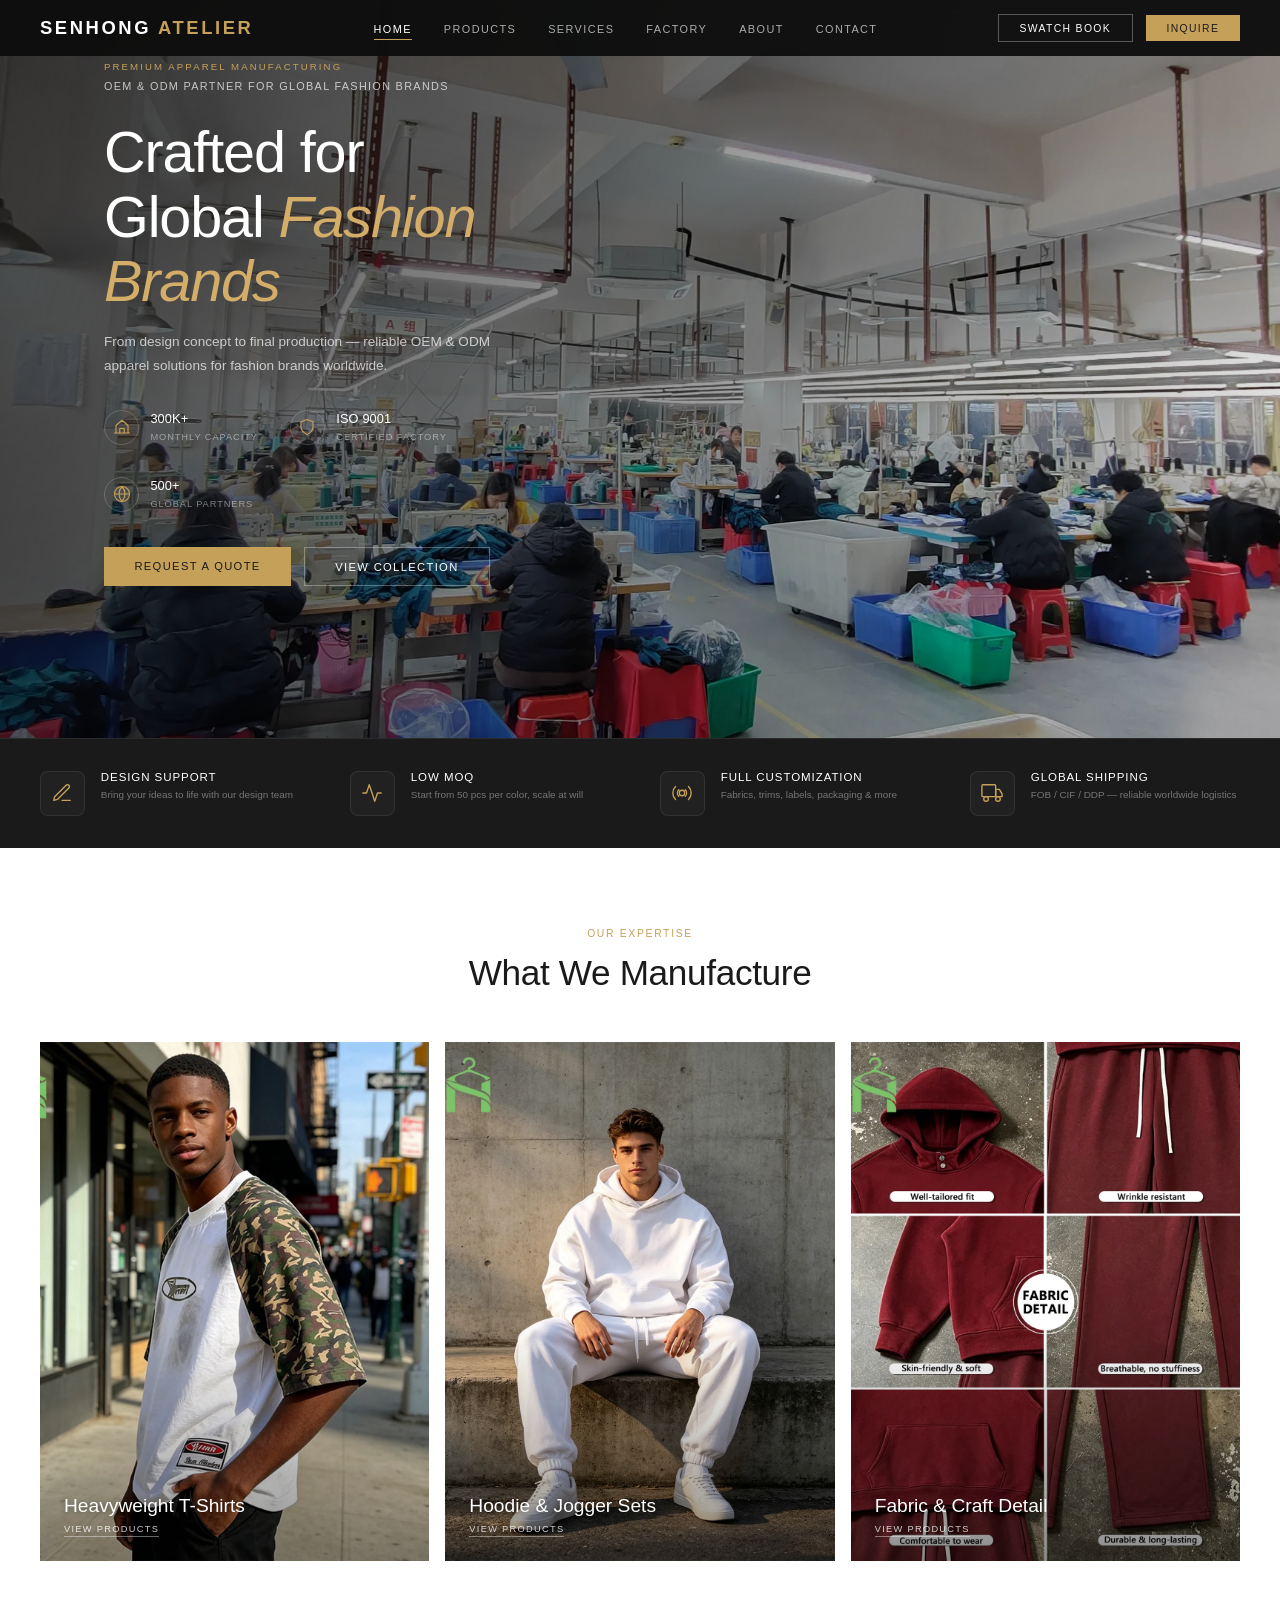
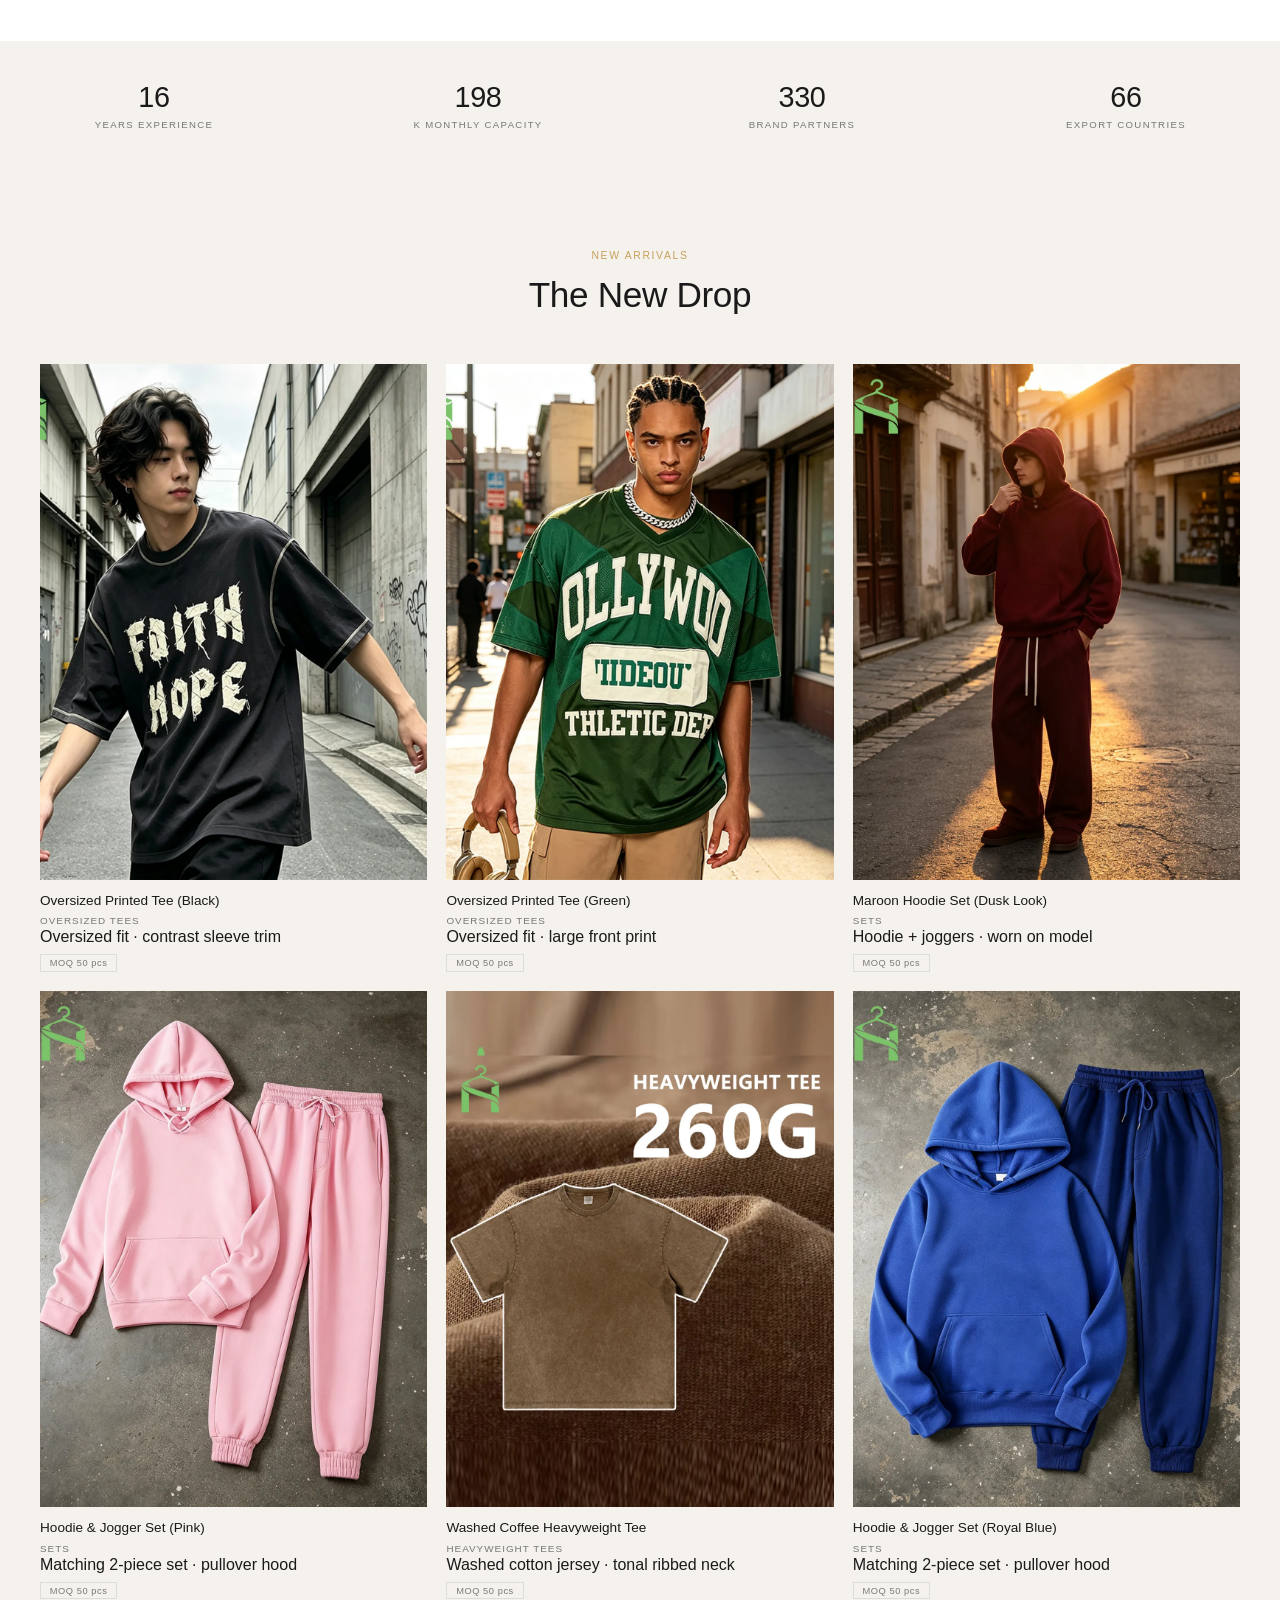
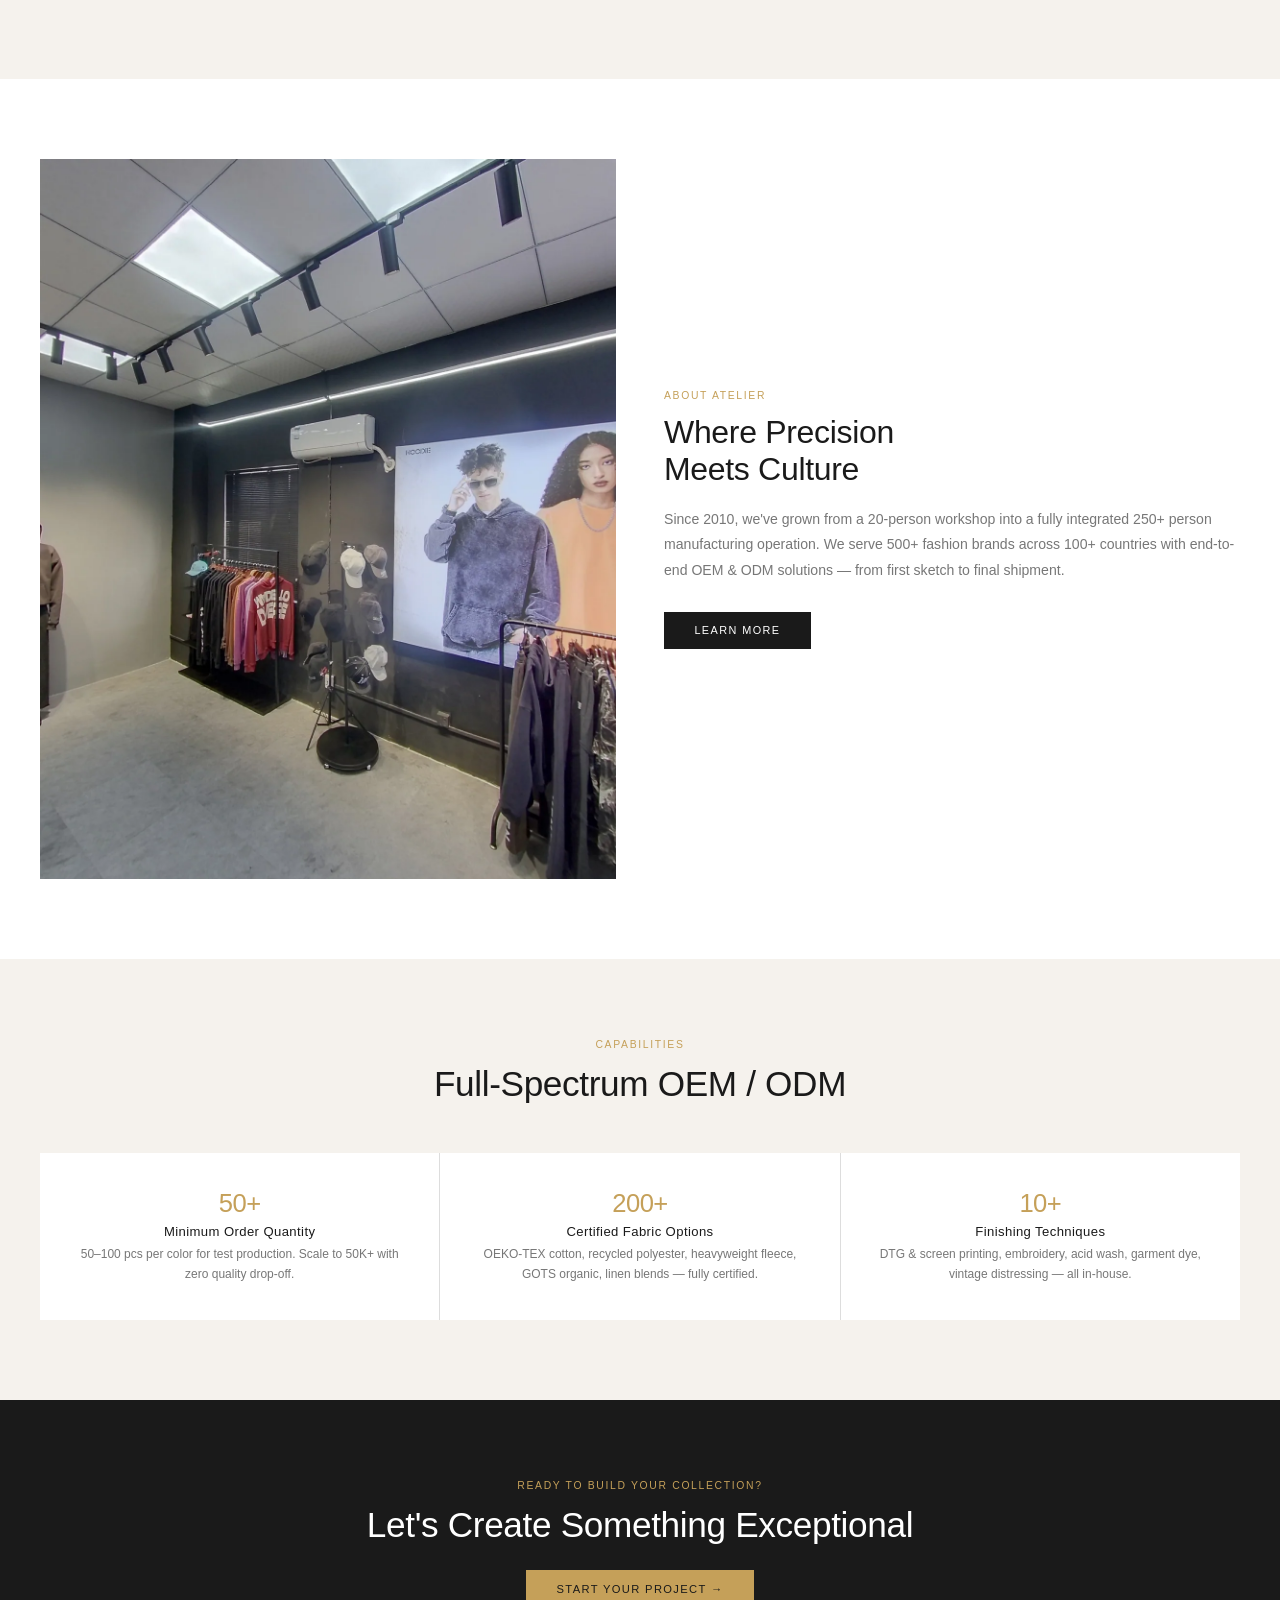
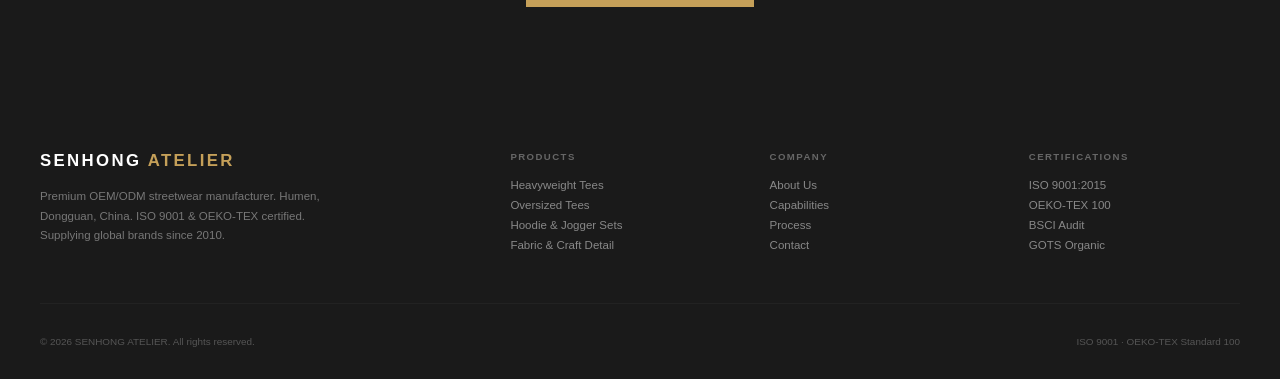
==== commit 0f7b491b: "Replace third-party imagery with real factory photos, add two new tees, fix leftover copy" ====
--- a/index.html
+++ b/index.html
@@ -30,13 +30,13 @@
 
 <!-- ══════�?HERO ══════�?-->
 <section class="hero">
-  <div class="hero-bg" style="background-image:url(https://content.gapinc.com/d/l6cws75x62mls8s63l2750nvps270e03.jpg)"></div>
+  <div class="hero-bg" style="background-image:url(images/site-hero.webp)"></div>
   <div class="hero-overlay"></div>
   <div class="hero-content">
     <span class="hero-badge">PREMIUM APPAREL MANUFACTURING</span>
     <span class="hero-badge2">OEM &amp; ODM PARTNER FOR GLOBAL FASHION BRANDS</span>
     <h1 class="hero-h1">Crafted for<br>Global <em>Fashion Brands</em></h1>
-    <p class="hero-desc">From design concept to final production �?reliable OEM &amp; ODM apparel solutions for fashion brands worldwide.</p>
+    <p class="hero-desc">From design concept to final production — reliable OEM &amp; ODM apparel solutions for fashion brands worldwide.</p>
     <div class="hero-stats">
       <div class="hero-stat">
         <div class="stat-icon">
@@ -89,7 +89,7 @@
       <div class="svc-icon">
         <svg width="22" height="22" viewBox="0 0 24 24" fill="none" stroke="currentColor" stroke-width="1.5" stroke-linecap="round" stroke-linejoin="round"><rect x="1" y="3" width="15" height="13" rx="1"/><path d="M16 8h4l3 5v3h-7V8z"/><circle cx="5.5" cy="18.5" r="2.5"/><circle cx="18.5" cy="18.5" r="2.5"/></svg>
       </div>
-      <div><h4>Global Shipping</h4><p>FOB / CIF / DDP �?reliable worldwide logistics</p></div>
+      <div><h4>Global Shipping</h4><p>FOB / CIF / DDP — reliable worldwide logistics</p></div>
     </div>
   </div>
 </div>
@@ -145,11 +145,11 @@
 <section>
   <div class="container">
     <div class="about-split">
-      <div class="about-img rvl" style="background-image:url(https://content.gapinc.com/d/sje5q51hs5qm7k15g5br3cm6g22m3xs5.jpg)"></div>
+      <div class="about-img rvl" style="background-image:url(images/site-showroom.webp)"></div>
       <div class="about-copy rvr">
         <span class="eyebrow">About Atelier</span>
         <h2>Where Precision<br>Meets Culture</h2>
-        <p>Since 2010, we've grown from a 20-person workshop into a fully integrated 250+ person manufacturing operation. We serve 500+ fashion brands across 100+ countries with end-to-end OEM &amp; ODM solutions �?from first sketch to final shipment.</p>
+        <p>Since 2010, we've grown from a 20-person workshop into a fully integrated 250+ person manufacturing operation. We serve 500+ fashion brands across 100+ countries with end-to-end OEM &amp; ODM solutions — from first sketch to final shipment.</p>
         <a href="about.html" class="btn-dark">Learn More</a>
       </div>
     </div>
@@ -161,9 +161,9 @@
   <div class="container">
     <div class="sec-head rv"><span class="eyebrow">Capabilities</span><h2 class="sec-title">Full-Spectrum OEM / ODM</h2></div>
     <div class="cap-grid">
-      <div class="cap-item rv d1"><div class="cap-num">50+</div><h4>Minimum Order Quantity</h4><p>50�?00 pcs per color for test production. Scale to 50K+ with zero quality drop-off.</p></div>
-      <div class="cap-item rv d2"><div class="cap-num">200+</div><h4>Certified Fabric Options</h4><p>OEKO-TEX cotton, recycled polyester, heavyweight fleece, GOTS organic, linen blends �?fully certified.</p></div>
-      <div class="cap-item rv d3"><div class="cap-num">10+</div><h4>Finishing Techniques</h4><p>DTG &amp; screen printing, embroidery, acid wash, garment dye, vintage distressing �?all in-house.</p></div>
+      <div class="cap-item rv d1"><div class="cap-num">50+</div><h4>Minimum Order Quantity</h4><p>50–100 pcs per color for test production. Scale to 50K+ with zero quality drop-off.</p></div>
+      <div class="cap-item rv d2"><div class="cap-num">200+</div><h4>Certified Fabric Options</h4><p>OEKO-TEX cotton, recycled polyester, heavyweight fleece, GOTS organic, linen blends — fully certified.</p></div>
+      <div class="cap-item rv d3"><div class="cap-num">10+</div><h4>Finishing Techniques</h4><p>DTG &amp; screen printing, embroidery, acid wash, garment dye, vintage distressing — all in-house.</p></div>
     </div>
   </div>
 </section>
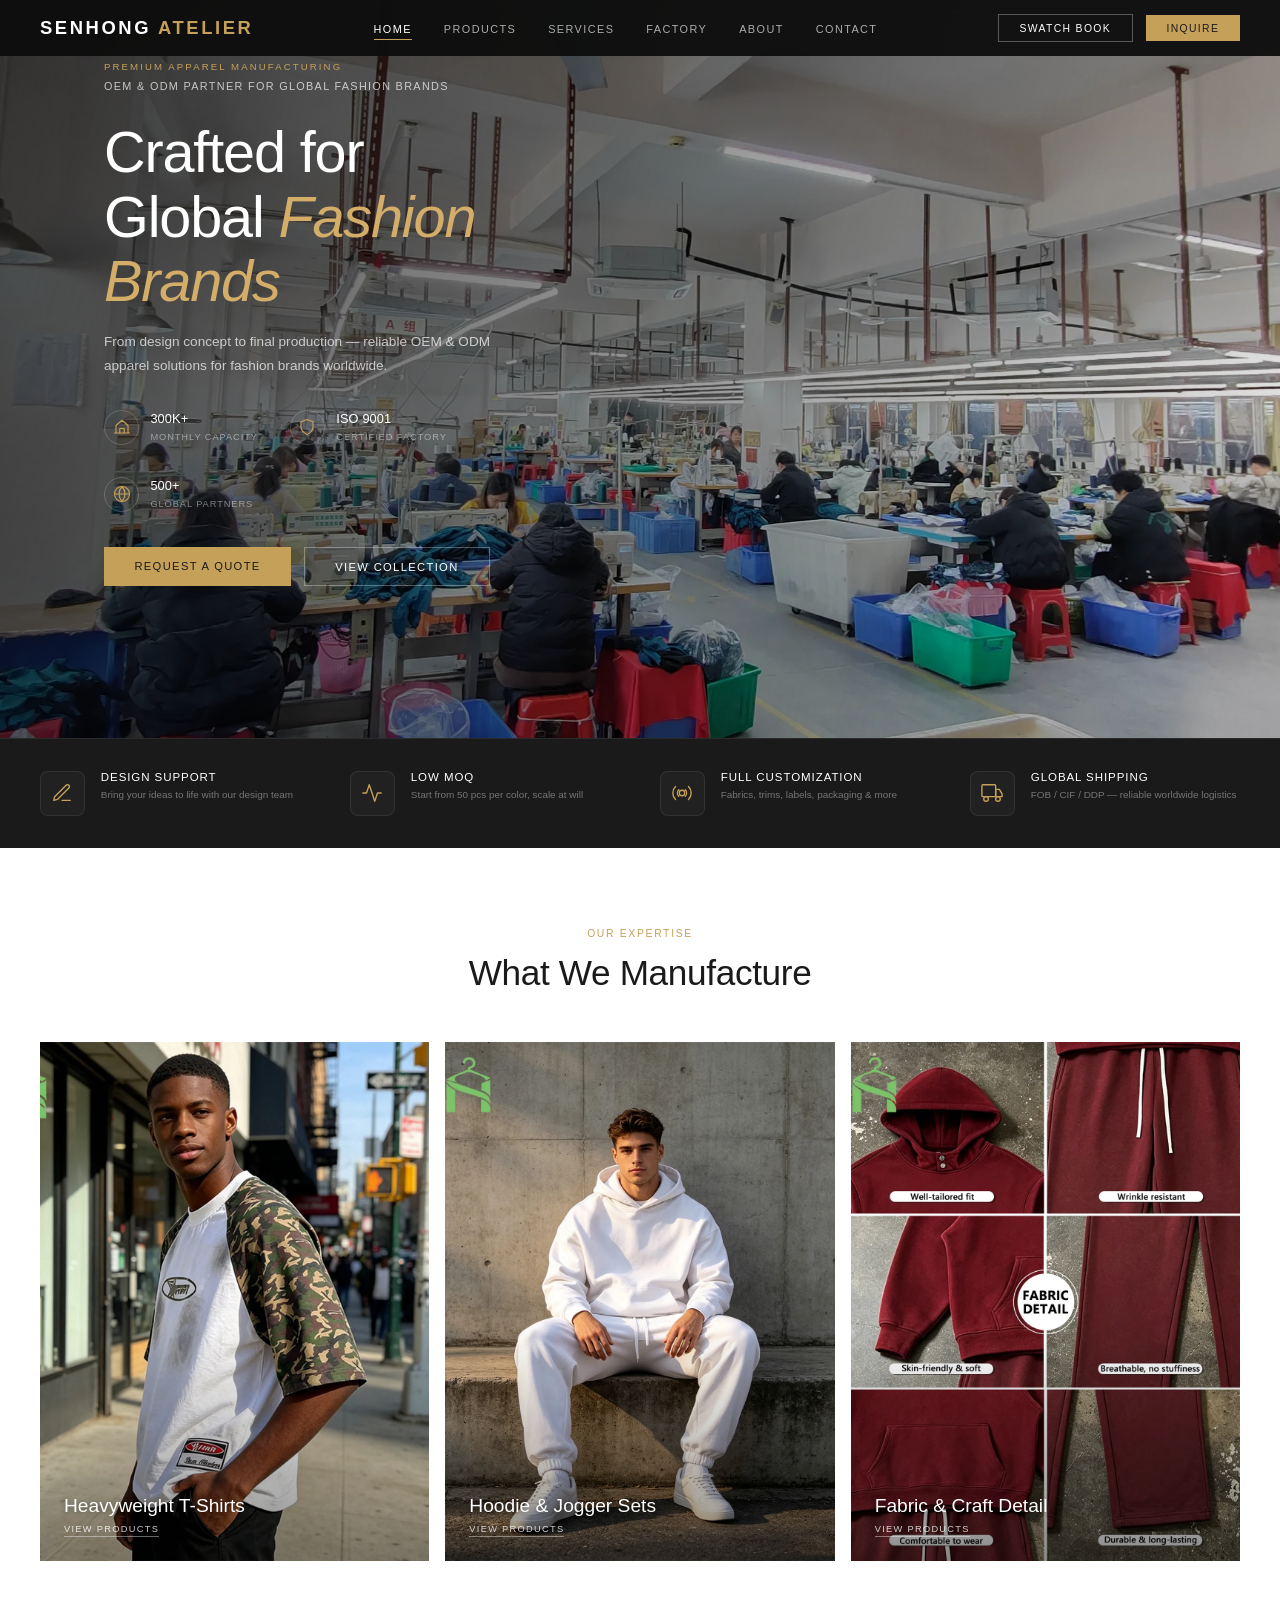
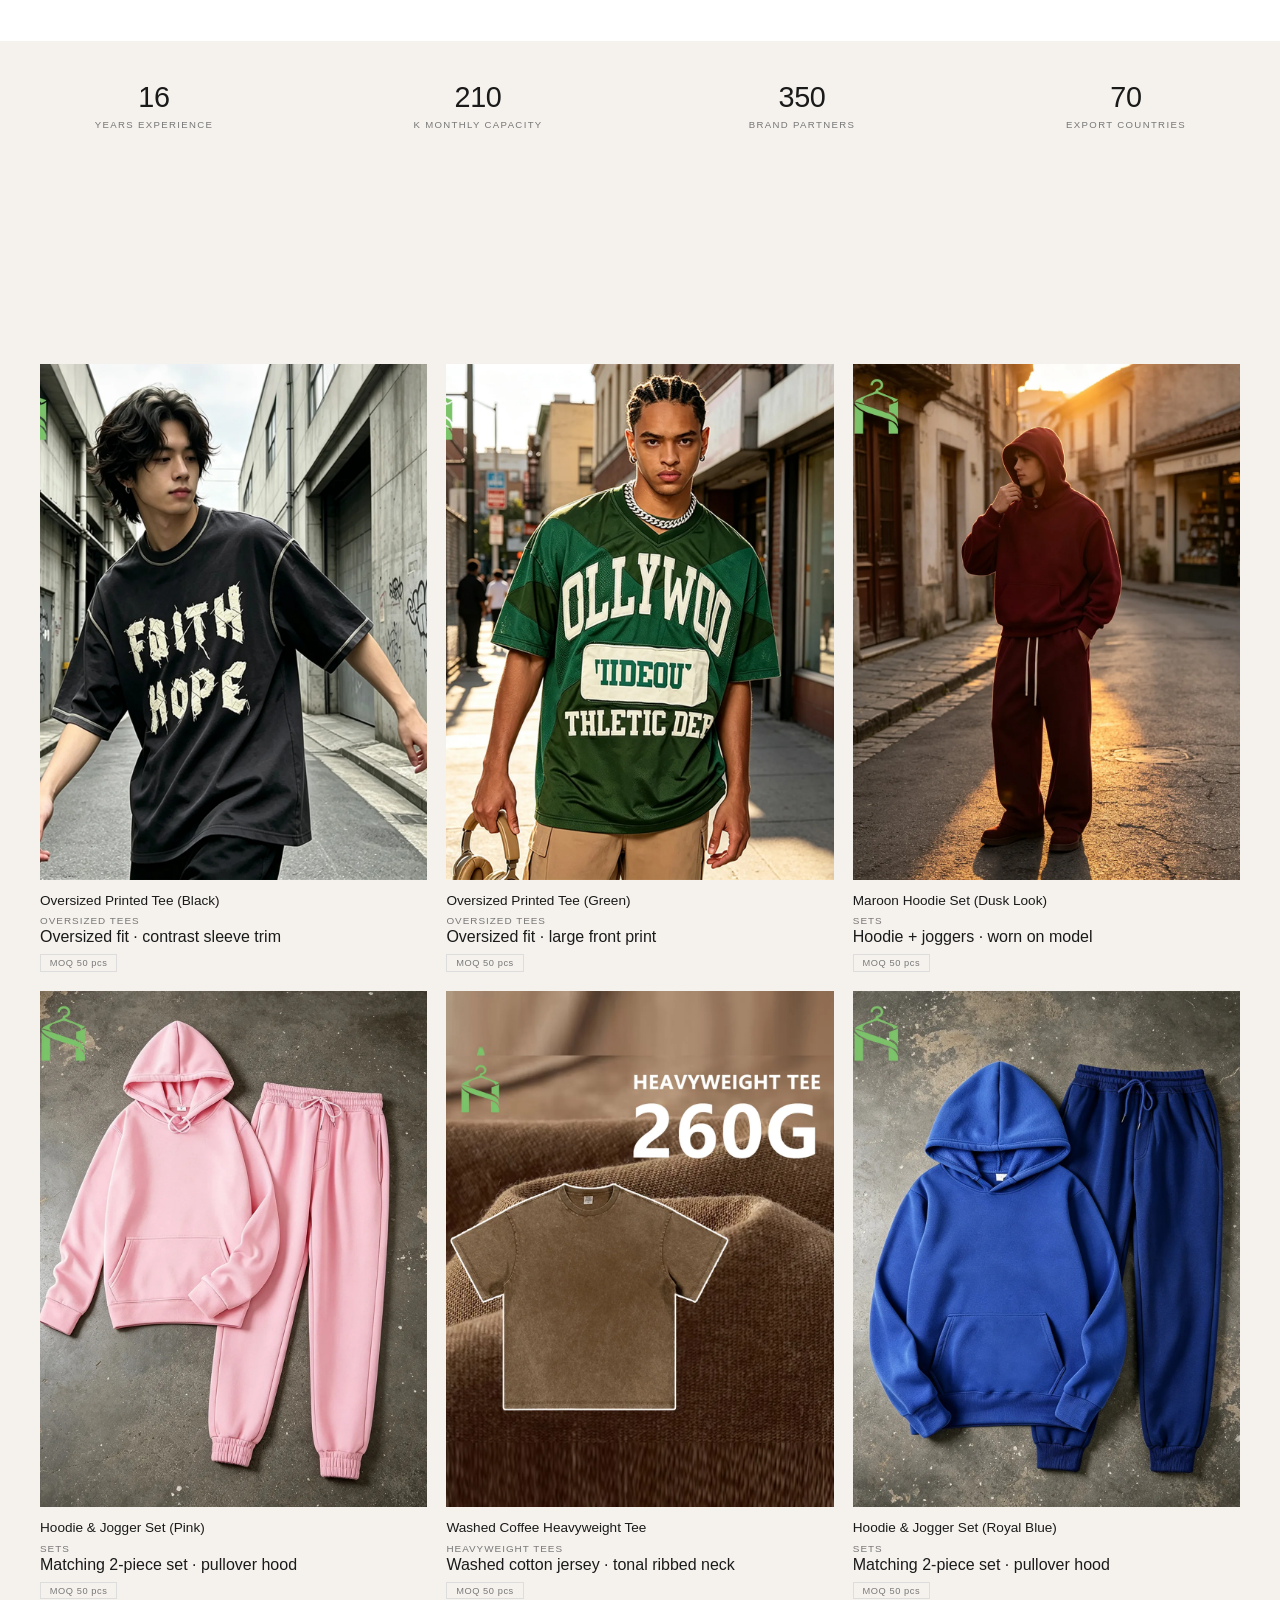
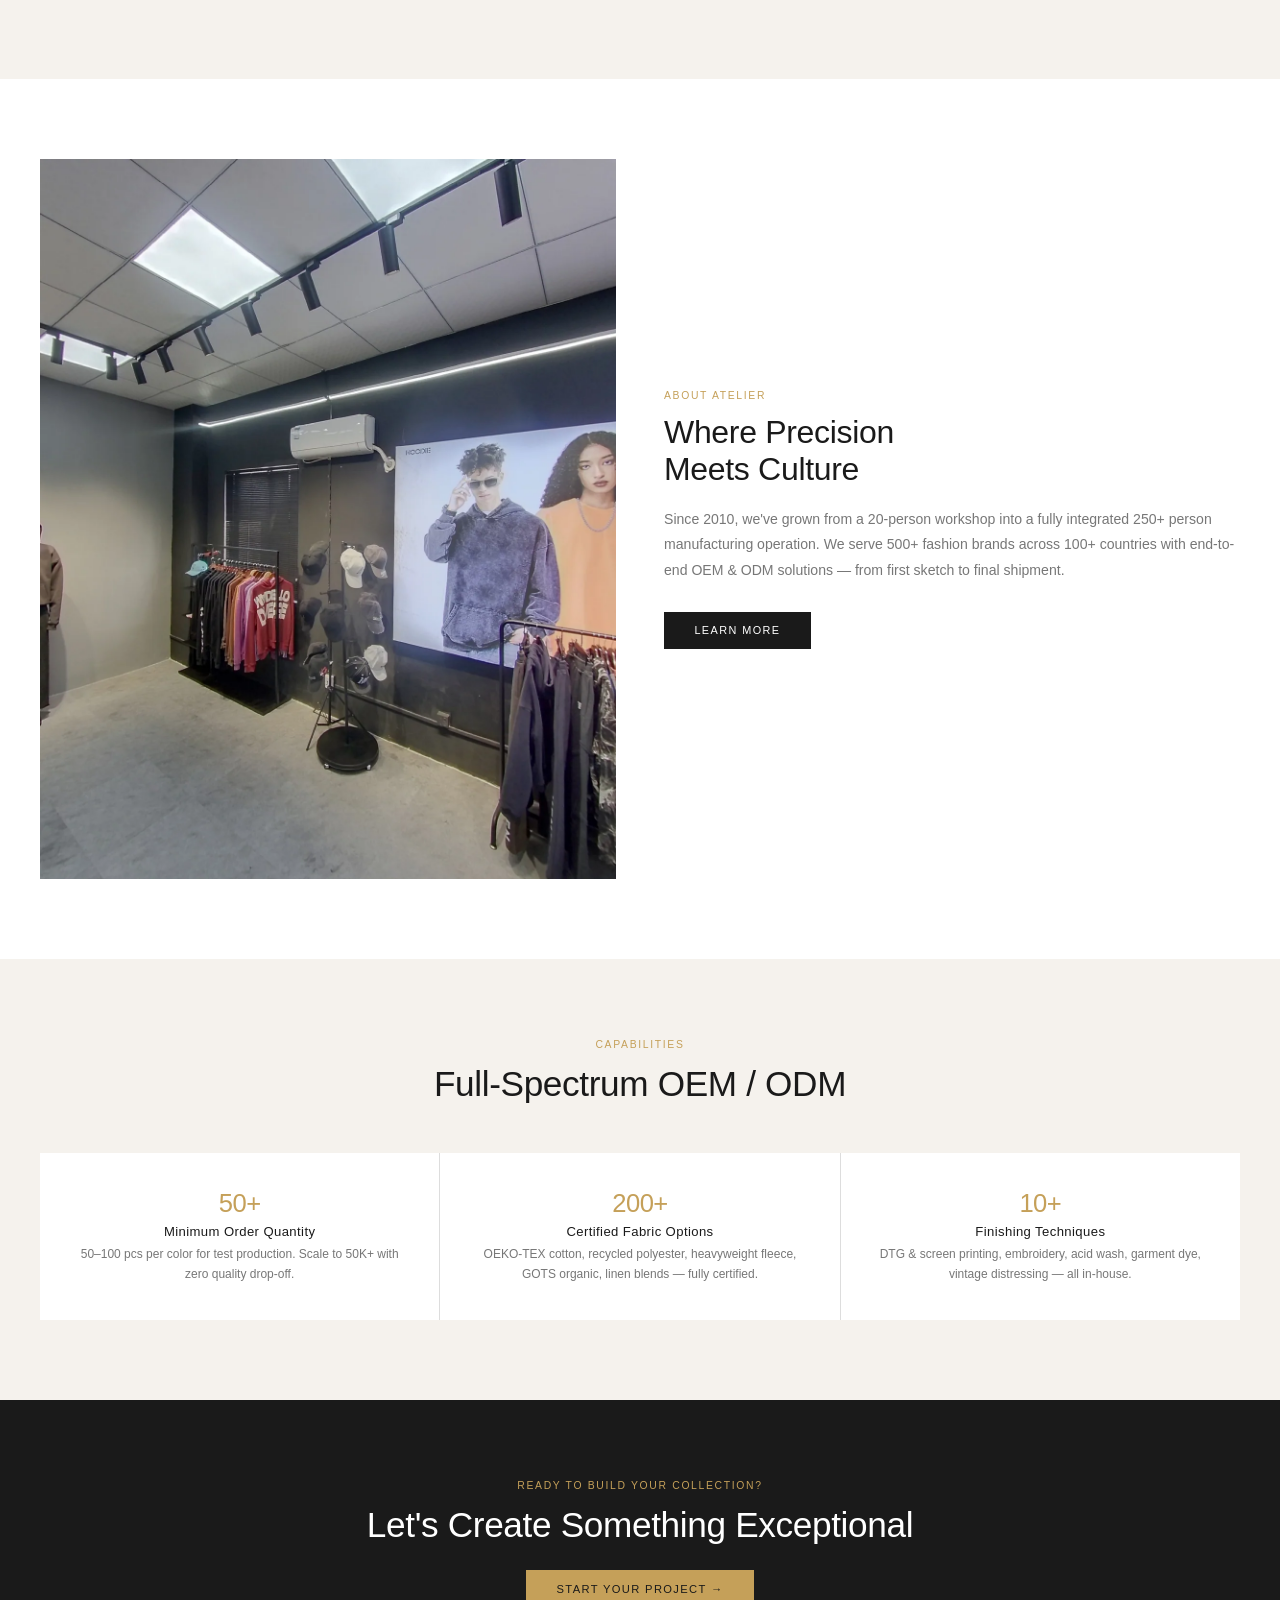
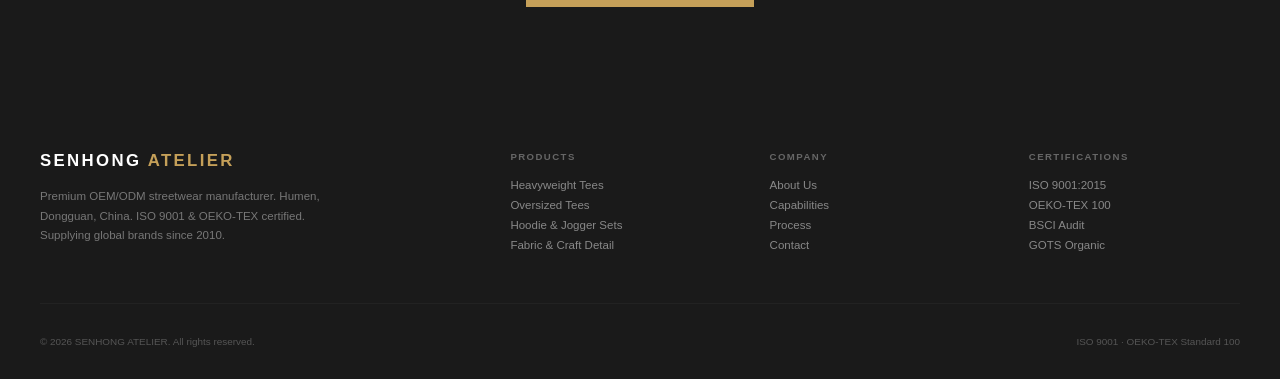
==== commit 814e9c2f: "Clean corrupted comment bytes in index.html (now valid UTF-8)" ====
--- a/index.html
+++ b/index.html
@@ -28,7 +28,7 @@
   <a href="index.html">Home</a><a href="products.html">Products</a><a href="about.html">About</a><a href="contact.html">Contact</a>
 </div>
 
-<!-- ══════�?HERO ══════�?-->
+<!-- ===== HERO ===== -->
 <section class="hero">
   <div class="hero-bg" style="background-image:url(images/site-hero.webp)"></div>
   <div class="hero-overlay"></div>
@@ -64,7 +64,7 @@
   </div>
 </section>
 
-<!-- ══════�?SERVICE BAR ══════�?-->
+<!-- ===== SERVICE BAR ===== -->
 <div class="svc-bar">
   <div class="svc-grid">
     <div class="svc-item">
@@ -94,7 +94,7 @@
   </div>
 </div>
 
-<!-- ══════�?CATEGORIES ══════�?-->
+<!-- ===== CATEGORIES ===== -->
 <section>
   <div class="container">
     <div class="sec-head rv"><span class="eyebrow">Our Expertise</span><h2 class="sec-title">What We Manufacture</h2></div>
@@ -118,7 +118,7 @@
   </div>
 </section>
 
-<!-- ══════�?STATS ══════�?-->
+<!-- ===== STATS ===== -->
 <div class="stats-full"><div class="container" id="statsBar">
   <div class="rv"><div class="stat-n" data-t="16">0</div><div class="stat-l">Years Experience</div></div>
   <div class="rv d1"><div class="stat-n" data-t="300">0</div><div class="stat-l">K Monthly Capacity</div></div>
@@ -126,7 +126,7 @@
   <div class="rv d3"><div class="stat-n" data-t="100">0</div><div class="stat-l">Export Countries</div></div>
 </div></div>
 
-<!-- ══════�?PRODUCTS ══════�?-->
+<!-- ===== PRODUCTS ===== -->
 <section style="background:var(--cream)">
   <div class="container">
     <div class="sec-head rv"><span class="eyebrow">New Arrivals</span><h2 class="sec-title">The New Drop</h2></div>
@@ -141,7 +141,7 @@
   </div>
 </section>
 
-<!-- ══════�?ABOUT ══════�?-->
+<!-- ===== ABOUT ===== -->
 <section>
   <div class="container">
     <div class="about-split">
@@ -156,7 +156,7 @@
   </div>
 </section>
 
-<!-- ══════�?CAPABILITIES ══════�?-->
+<!-- ===== CAPABILITIES ===== -->
 <section style="background:var(--cream)">
   <div class="container">
     <div class="sec-head rv"><span class="eyebrow">Capabilities</span><h2 class="sec-title">Full-Spectrum OEM / ODM</h2></div>
@@ -168,7 +168,7 @@
   </div>
 </section>
 
-<!-- ══════�?CTA ══════�?-->
+<!-- ===== CTA ===== -->
 <section style="background:var(--dark);text-align:center">
   <div class="container" style="max-width:640px"><div class="rv">
     <span class="eyebrow">Ready to Build Your Collection?</span>
@@ -177,7 +177,7 @@
   </div></div>
 </section>
 
-<!-- ══════�?FOOTER ══════�?-->
+<!-- ===== FOOTER ===== -->
 <footer>
   <div class="ft-grid">
     <div class="ft-brand"><h3>SENHONG<span> ATELIER</span></h3><p>Premium OEM/ODM apparel manufacturer. Humen, Dongguan, China. ISO 9001 &amp; OEKO-TEX certified. Supplying global fashion brands since 2010.</p></div>
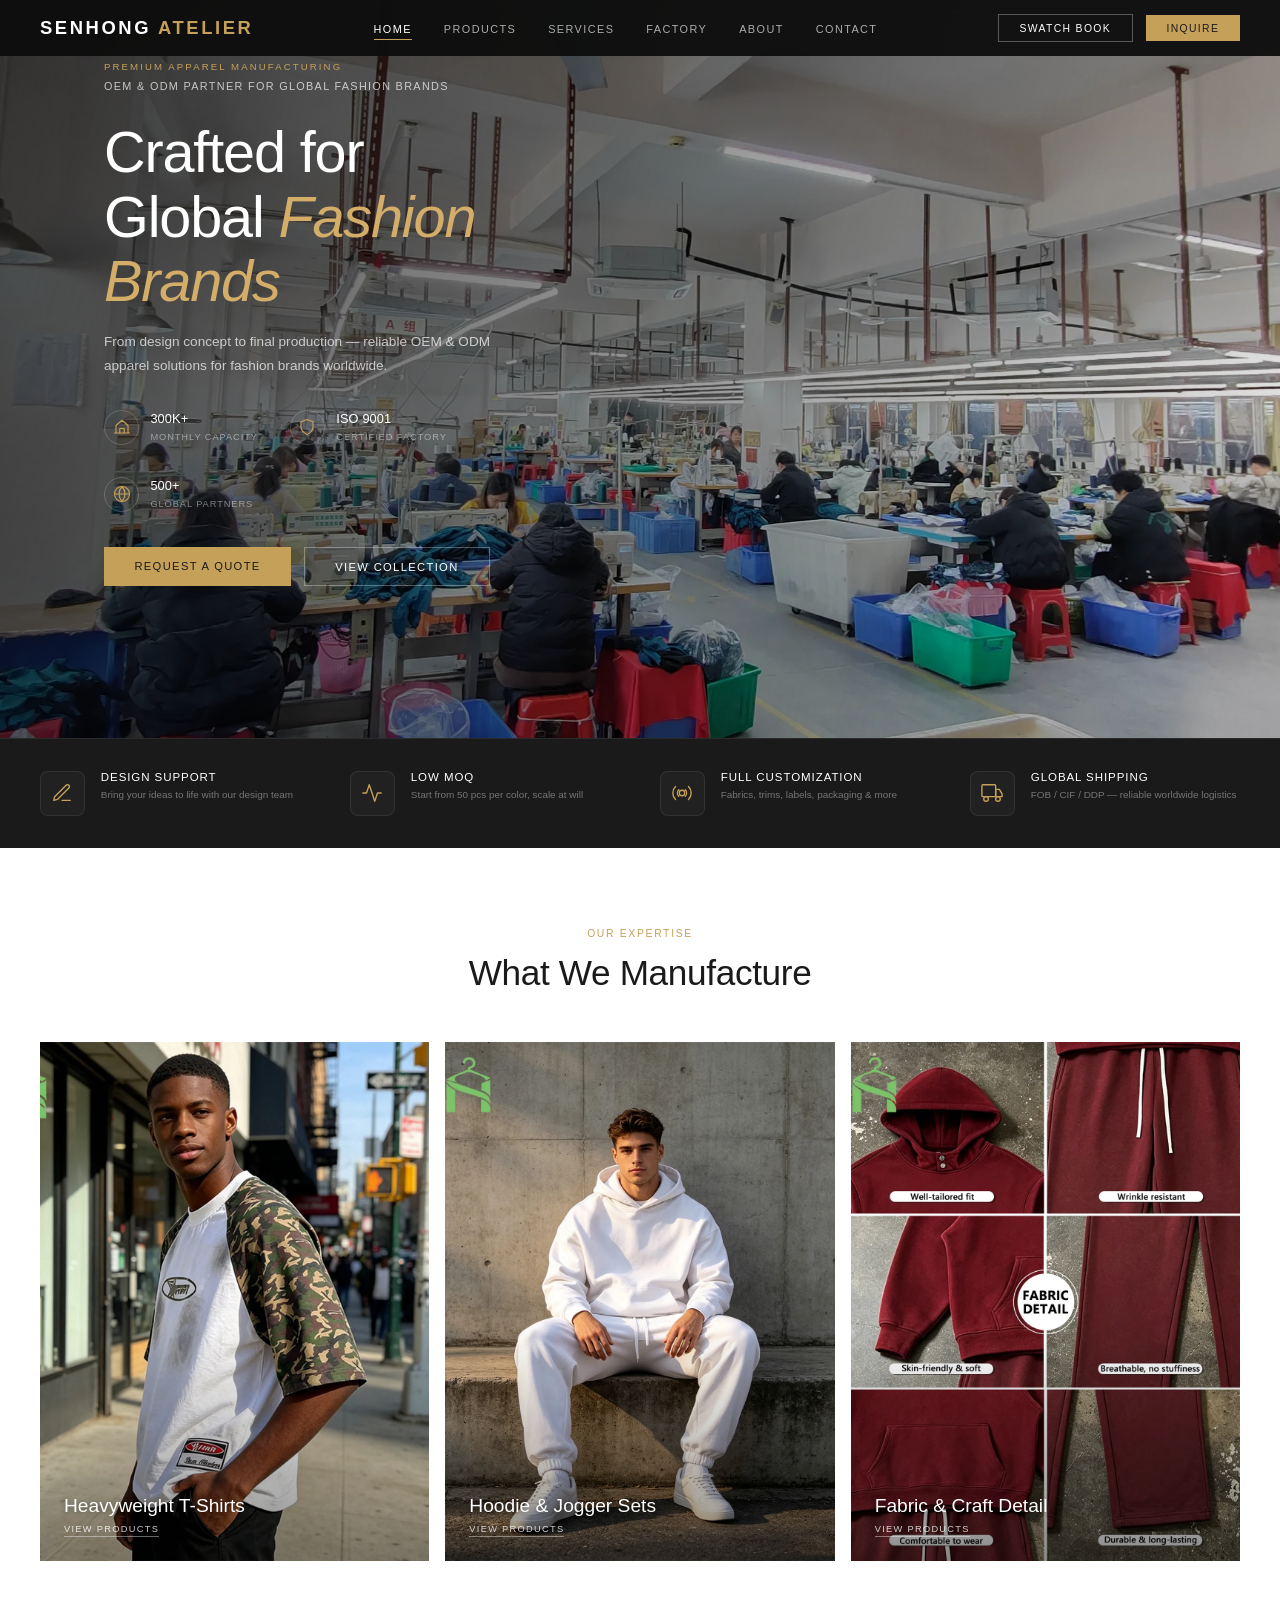
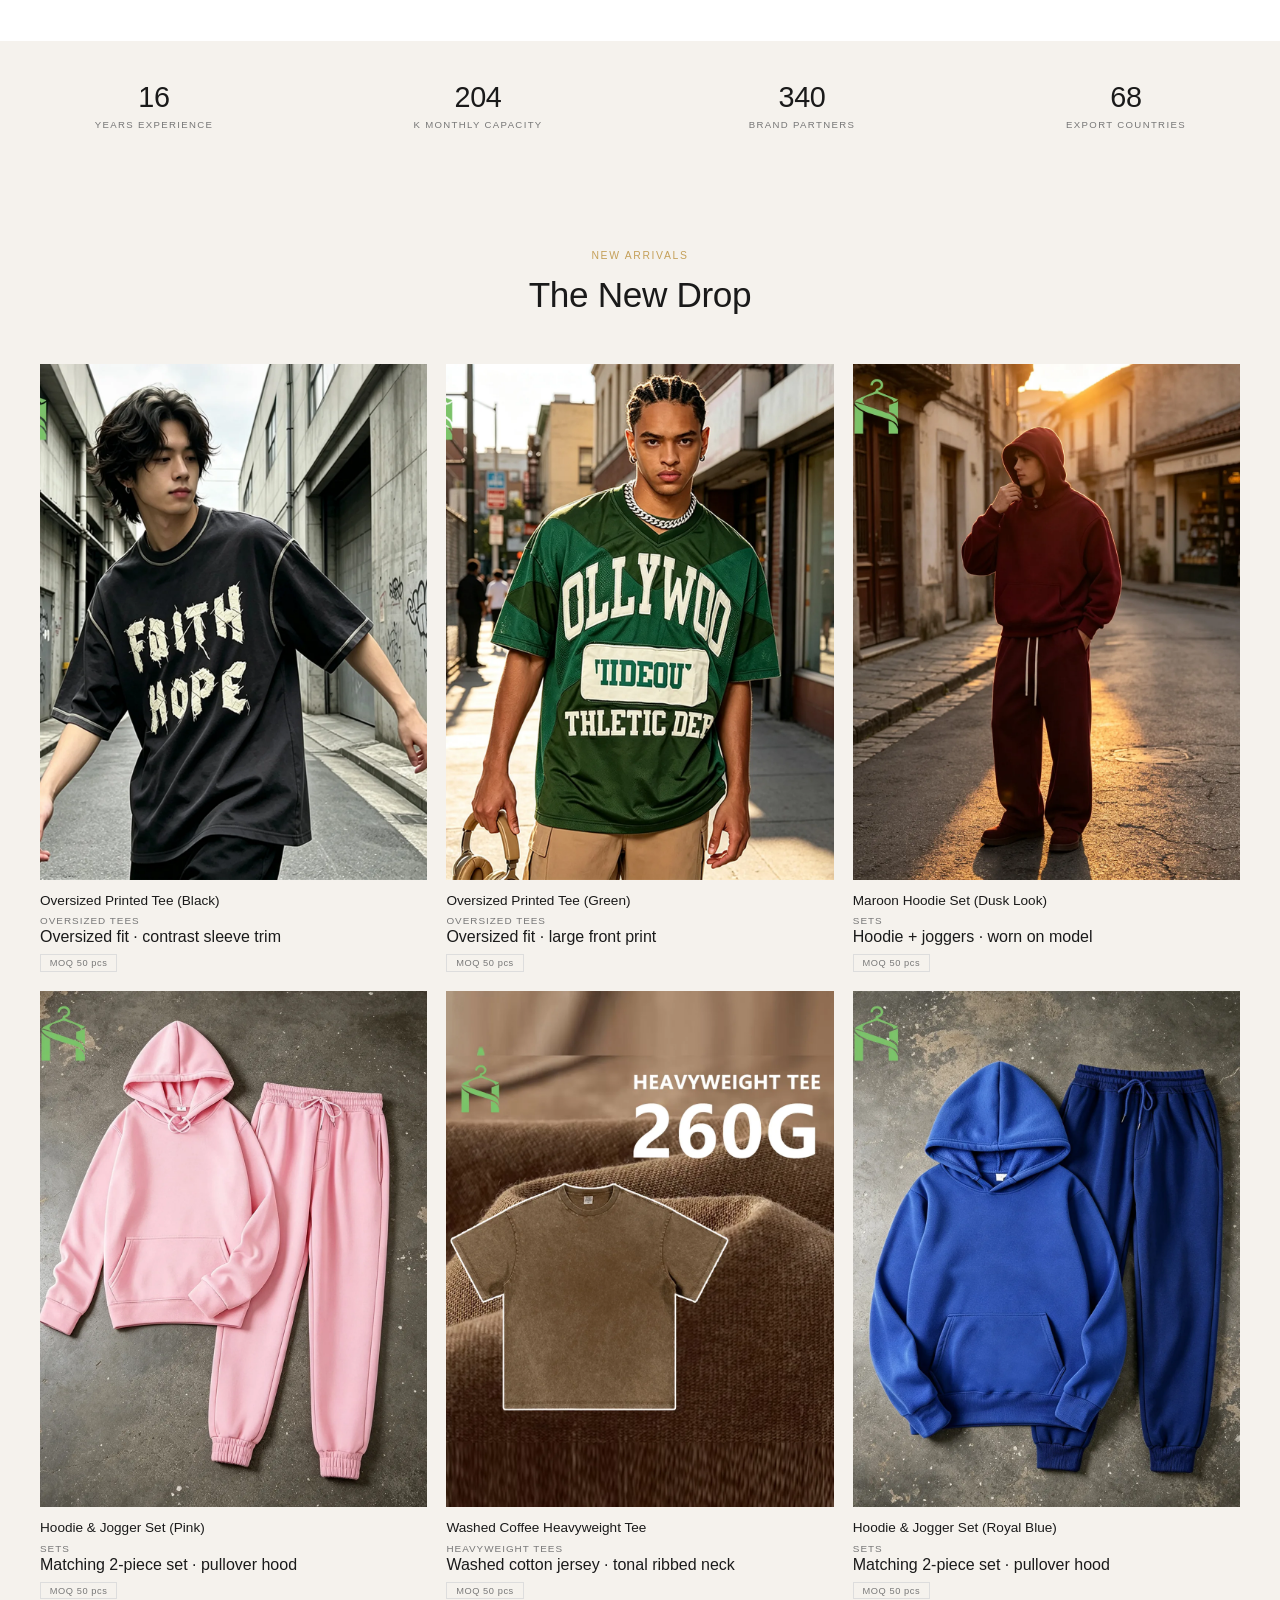
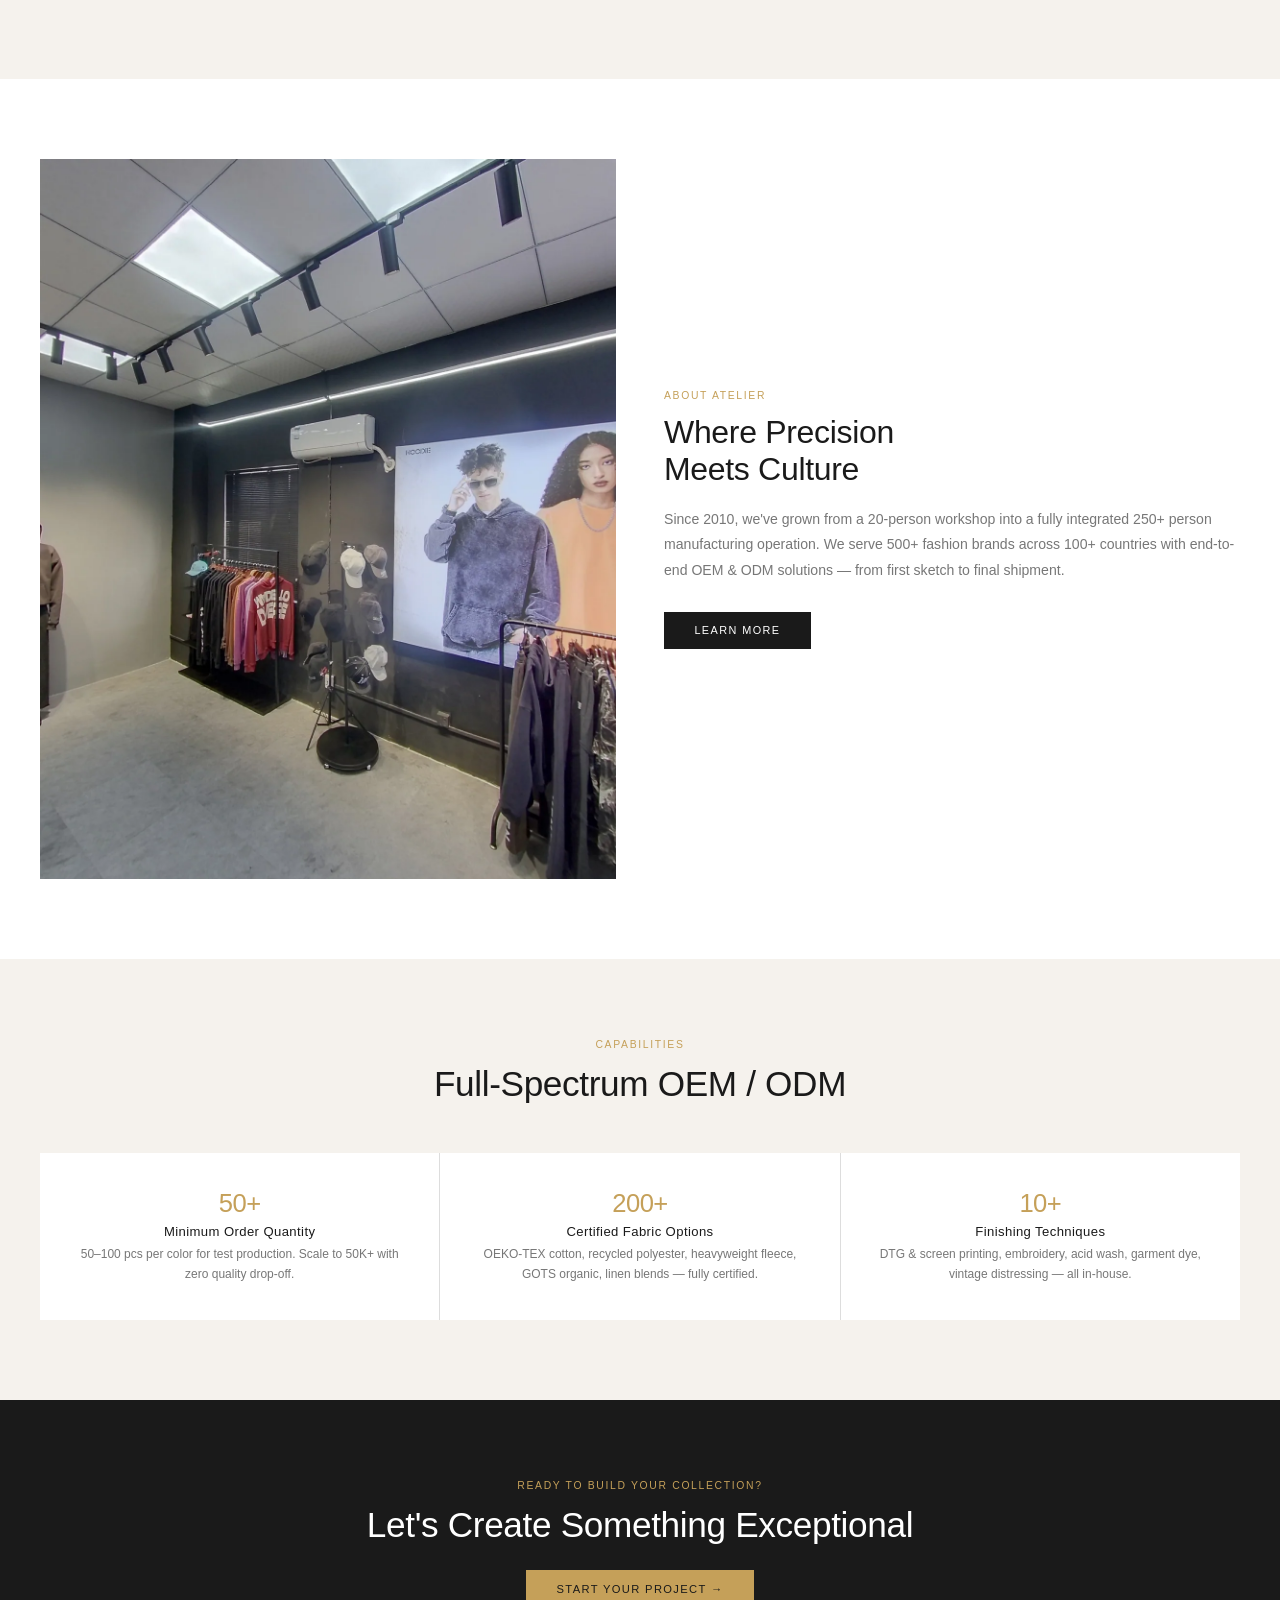
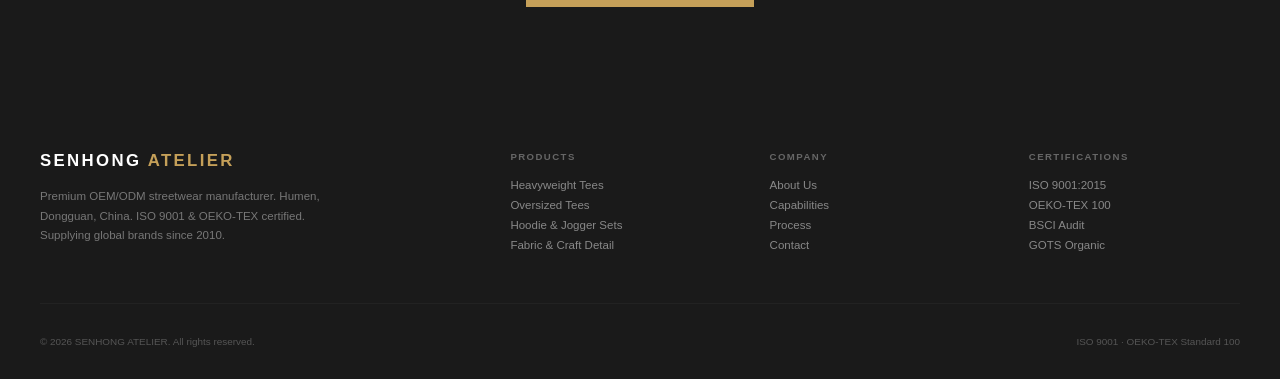
==== commit dd9523b0: "Rework About page (data-driven, new layout, supplied photo); add SEO meta, OG tags, JSON-LD, favicon" ====
--- a/index.html
+++ b/index.html
@@ -4,6 +4,18 @@
 <meta charset="UTF-8"><meta name="viewport" content="width=device-width,initial-scale=1.0">
 <title>SENHONG ATELIER | Custom Heavyweight T-Shirt &amp; Hoodie Manufacturer</title>
 <link rel="stylesheet" href="css/style.css">
+<link rel="icon" href="favicon.ico" sizes="any">
+<link rel="icon" type="image/png" href="images/favicon-32.png">
+<link rel="apple-touch-icon" href="images/apple-touch-icon.png">
+<meta name="description" content="Custom heavyweight T-shirt and hoodie manufacturer in Humen, Dongguan, China. 50 pcs MOQ, 240-320 GSM tees, 380-500 GSM fleece sets, print, embroidery and wash programmes in-house.">
+<link rel="canonical" href="https://senhongatelier.com/">
+<meta property="og:type" content="website">
+<meta property="og:site_name" content="SENHONG ATELIER">
+<meta property="og:title" content="SENHONG ATELIER | Custom Heavyweight T-Shirt &amp; Hoodie Manufacturer">
+<meta property="og:description" content="Custom heavyweight T-shirt and hoodie manufacturer in Humen, Dongguan, China. 50 pcs MOQ, 240-320 GSM tees, 380-500 GSM fleece sets, print, embroidery and wash programmes in-house.">
+<meta property="og:image" content="https://senhongatelier.com/images/og-share.webp">
+<meta property="og:url" content="https://senhongatelier.com/">
+<meta name="twitter:card" content="summary_large_image">
 </head>
 <body>
 
--- a/css/style.css
+++ b/css/style.css
@@ -1,171 +1,184 @@
-*,*::before,*::after{margin:0;padding:0;box-sizing:border-box}
-:root{--white:#fff;--cream:#F5F2ED;--sand:#E8E3D8;--text:#1a1a1a;--gray:#777;--border:#ddd;--black:#0D0D0D;--dark:#1a1a1a;--gold:#C5A059;--gold-light:#D4AD68}
-html{scroll-behavior:smooth}
-body{font-family:'Helvetica Neue',Helvetica,Arial,sans-serif;background:#fff;color:var(--text);-webkit-font-smoothing:antialiased;overflow-x:hidden}
-
-/* ── NAV ── */
-.nav{position:fixed;top:0;left:0;right:0;z-index:100;padding:.9rem 2.5rem;display:flex;align-items:center;justify-content:space-between;background:rgba(13,13,13,.95);backdrop-filter:blur(18px);-webkit-backdrop-filter:blur(18px)}
-.logo{font-size:1.15rem;font-weight:700;letter-spacing:.14em;color:#fff;text-decoration:none}
-.logo span{color:var(--gold)}
-.nav-menu{display:flex;gap:2rem;list-style:none}
-.nav-menu a{font-size:.68rem;text-transform:uppercase;letter-spacing:.13em;color:rgba(255,255,255,.65);text-decoration:none;transition:color .25s;position:relative}
-.nav-menu a::after{content:'';position:absolute;bottom:-5px;left:0;width:0;height:1px;background:var(--gold);transition:width .3s}
-.nav-menu a:hover,.nav-menu a.active{color:#fff}.nav-menu a:hover::after,.nav-menu a.active::after{width:100%}
-.nav-right{display:flex;gap:.8rem;align-items:center}
-.btn-sm{font-size:.65rem;text-transform:uppercase;letter-spacing:.13em;padding:.45rem 1.3rem;text-decoration:none;transition:all .25s;display:inline-block}
-.btn-sm.solid{background:var(--gold);color:var(--dark)}.btn-sm.solid:hover{background:var(--gold-light)}
-.btn-sm.ghost{border:1px solid rgba(255,255,255,.3);color:#fff}.btn-sm.ghost:hover{border-color:#fff}
-.hamburger{display:none;background:none;border:none;font-size:1.4rem;cursor:pointer;color:#fff}
-.mobile-overlay{position:fixed;inset:0;background:var(--dark);z-index:200;display:flex;flex-direction:column;align-items:center;justify-content:center;gap:2rem;opacity:0;pointer-events:none;transition:opacity .3s}
-.mobile-overlay.open{opacity:1;pointer-events:auto}
-.mobile-overlay a{font-size:1.4rem;font-weight:300;text-decoration:none;color:#fff;letter-spacing:.04em}
-.mobile-close{position:absolute;top:1.5rem;right:2rem;font-size:1.8rem;background:none;border:none;cursor:pointer;color:#fff}
-
-/* ── SECTIONS ── */
-section{padding:5rem 2.5rem}
-section.no-pad{padding:0}
-.container{max-width:1280px;margin:0 auto}
-.sec-head{text-align:center;margin-bottom:3rem}
-.eyebrow{font-size:.65rem;text-transform:uppercase;letter-spacing:.16em;color:var(--gold);margin-bottom:.8rem;display:block;font-weight:500}
-.sec-title{font-size:clamp(1.6rem,3.5vw,2.2rem);font-weight:300;letter-spacing:-.01em;line-height:1.2}
-
-/* ── HERO BANNER ── */
-.hero{position:relative;height:82vh;min-height:560px;max-height:780px;display:flex;align-items:flex-end;overflow:hidden}
-.hero-bg{position:absolute;inset:0;background-size:cover;background-position:center 25%;animation:heroSlowZoom 18s ease-out forwards}
-@keyframes heroSlowZoom{from{transform:scale(1.06)}to{transform:scale(1)}}
-.hero-overlay{position:absolute;inset:0;
-  background:linear-gradient(105deg,rgba(0,0,0,.72) 0%,rgba(0,0,0,.38) 55%,rgba(0,0,0,.08) 100%)}
-.hero-content{position:relative;z-index:2;padding:0 4rem 4.5rem;max-width:640px}
-.hero-badge{display:inline-block;font-size:.6rem;text-transform:uppercase;letter-spacing:.22em;color:var(--gold);margin-bottom:.5rem;font-weight:500}
-.hero-badge2{font-size:.68rem;text-transform:uppercase;letter-spacing:.12em;color:rgba(255,255,255,.7);margin-bottom:1.8rem;display:block}
-.hero-h1{font-size:clamp(2.2rem,4.5vw,3.6rem);font-weight:300;line-height:1.12;color:#fff;margin-bottom:1rem;letter-spacing:-.02em}
-.hero-h1 em{font-style:italic;font-weight:200;color:var(--gold-light)}
-.hero-desc{font-size:.85rem;color:rgba(255,255,255,.7);line-height:1.75;max-width:420px;margin-bottom:2rem}
-.hero-stats{display:flex;gap:2rem;margin-bottom:2.2rem;flex-wrap:wrap}
-.hero-stat{display:flex;align-items:center;gap:.7rem}
-.stat-icon{width:2.2rem;height:2.2rem;border-radius:50%;border:1px solid rgba(255,255,255,.18);display:flex;align-items:center;justify-content:center;color:var(--gold);flex-shrink:0}
-.stat-icon svg{display:block}
-.hero-stat div strong{display:block;font-size:.8rem;color:#fff;font-weight:400;letter-spacing:.01em}
-.hero-stat div span{font-size:.58rem;color:rgba(255,255,255,.45);text-transform:uppercase;letter-spacing:.1em}
-.hero-btns{display:flex;gap:.8rem;flex-wrap:wrap}
-.btn-gold{background:var(--gold);color:var(--dark);padding:.78rem 1.9rem;font-size:.7rem;text-transform:uppercase;letter-spacing:.12em;text-decoration:none;transition:all .25s;font-weight:500;display:inline-block}
-.btn-gold:hover{background:var(--gold-light);transform:translateY(-1px)}
-.btn-outline-gold{border:1px solid rgba(255,255,255,.3);color:#fff;padding:.78rem 1.9rem;font-size:.7rem;text-transform:uppercase;letter-spacing:.12em;text-decoration:none;transition:all .25s;display:inline-block}
-.btn-outline-gold:hover{border-color:var(--gold);color:var(--gold)}
-
-/* ── SERVICE BAR ── */
-.svc-bar{background:var(--dark);border-top:1px solid rgba(255,255,255,.07);padding:2rem 2.5rem}
-.svc-grid{max-width:1280px;margin:0 auto;display:grid;grid-template-columns:repeat(4,1fr);gap:2.5rem}
-.svc-item{display:flex;align-items:flex-start;gap:1rem}
-.svc-icon{width:2.8rem;height:2.8rem;border-radius:8px;border:1px solid rgba(255,255,255,.08);background:rgba(255,255,255,.03);display:flex;align-items:center;justify-content:center;color:var(--gold);flex-shrink:0}
-.svc-icon svg{display:block}
-.svc-item h4{font-size:.72rem;font-weight:500;color:#fff;margin-bottom:.25rem;text-transform:uppercase;letter-spacing:.08em}
-.svc-item p{font-size:.62rem;color:rgba(255,255,255,.4);line-height:1.55}
-
-/* ── STATS ROW ── */
-.stats-full{background:var(--cream);padding:2.5rem 0}
-.stats-full .container{display:grid;grid-template-columns:repeat(4,1fr);text-align:center;gap:1rem}
-.stat-n{font-size:1.8rem;font-weight:300;letter-spacing:-.01em;color:var(--text)}
-.stat-l{font-size:.6rem;text-transform:uppercase;letter-spacing:.14em;color:var(--gray);margin-top:.3rem}
-
-/* ── CATEGORIES ── */
-.cat-grid2{display:grid;grid-template-columns:repeat(3,1fr);gap:1rem}
-.cat-card{position:relative;overflow:hidden;text-decoration:none;color:inherit;display:block;aspect-ratio:3/4;background:var(--sand);transition:transform .4s cubic-bezier(.25,.1,.25,1)}
-.cat-card:hover{transform:translateY(-4px)}
-.cat-card img{width:100%;height:100%;object-fit:cover;transition:transform 1s cubic-bezier(.25,.1,.25,1)}
-.cat-card:hover img{transform:scale(1.06)}
-.cat-card .cat-label{position:absolute;bottom:1.5rem;left:1.5rem;z-index:2}
-.cat-card .cat-label h3{font-size:1.2rem;font-weight:300;color:#fff;text-shadow:0 1px 6px rgba(0,0,0,.4)}
-.cat-card .cat-label span{display:inline-block;margin-top:.4rem;font-size:.58rem;text-transform:uppercase;letter-spacing:.14em;color:rgba(255,255,255,.8);border-bottom:1px solid rgba(255,255,255,.4);padding-bottom:.15rem}
-.cat-card .cat-overlay{position:absolute;inset:0;background:linear-gradient(to top,rgba(0,0,0,.45),transparent 45%);transition:opacity .4s}
-.cat-card:hover .cat-overlay{opacity:.5}
-
-/* ── PRODUCT GRID ── */
-.prod-grid{display:grid;grid-template-columns:repeat(3,1fr);gap:1.2rem}
-.prod-card{text-decoration:none;color:inherit;display:block;transition:transform .3s}
-.prod-card:hover{transform:translateY(-3px)}
-.prod-img-wrap{position:relative;overflow:hidden;aspect-ratio:3/4;background:var(--sand)}
-.prod-img{width:100%;height:100%;object-fit:cover;transition:transform .8s cubic-bezier(.25,.1,.25,1)}
-.prod-card:hover .prod-img{transform:scale(1.05)}
-.prod-info{padding:.8rem 0 0}
-.prod-info h4{font-size:.85rem;font-weight:400;margin-bottom:.15rem}
-.prod-cat{font-size:.62rem;text-transform:uppercase;letter-spacing:.1em;color:var(--gray)}
-.prod-moq{display:inline-block;margin-top:.5rem;font-size:.58rem;border:1px solid var(--border);padding:.18rem .55rem;color:var(--gray);letter-spacing:.06em}
-
-/* ── ABOUT SPLIT ── */
-.about-split{display:grid;grid-template-columns:1fr 1fr;gap:3rem;align-items:center}
-.about-img{aspect-ratio:4/5;background-size:cover;background-position:center}
-.about-copy h2{font-size:2rem;font-weight:300;letter-spacing:-.01em;margin-bottom:1.2rem}
-.about-copy p{font-size:.88rem;color:var(--gray);line-height:1.8;margin-bottom:1.8rem}
-.btn-dark{background:var(--dark);color:#fff;padding:.78rem 1.9rem;font-size:.68rem;text-transform:uppercase;letter-spacing:.13em;text-decoration:none;display:inline-block;transition:all .28s}
-.btn-dark:hover{background:#333;transform:translateY(-1px)}
-
-/* ── CAPABILITIES ── */
-.cap-grid{display:grid;grid-template-columns:repeat(3,1fr);gap:1px;background:var(--border)}
-.cap-item{background:#fff;padding:2.2rem 1.8rem;text-align:center;transition:background .3s}
-.cap-item:hover{background:var(--cream)}
-.cap-num{font-size:1.6rem;font-weight:200;letter-spacing:-.02em;margin-bottom:.4rem;color:var(--gold)}
-.cap-item h4{font-size:.82rem;font-weight:500;margin-bottom:.4rem;letter-spacing:.03em}
-.cap-item p{font-size:.75rem;color:var(--gray);line-height:1.65}
-
-/* ── PROCESS ── */
-.process-row{display:grid;grid-template-columns:repeat(5,1fr);gap:1rem}
-.proc-item{text-align:center;padding:2rem .8rem;transition:transform .3s}
-.proc-item:hover{transform:translateY(-3px)}
-.proc-num{font-size:1.5rem;font-weight:200;color:var(--border);margin-bottom:.6rem;transition:color .3s}
-.proc-item:hover .proc-num{color:var(--gold)}
-.proc-item h4{font-size:.8rem;font-weight:500;margin-bottom:.3rem}
-.proc-item p{font-size:.7rem;color:var(--gray);line-height:1.5}
-
-/* ── CONTACT ── */
-.inq-grid{display:grid;grid-template-columns:1fr 1fr;gap:4rem;align-items:start}
-.contact-block{border-top:1px solid var(--border)}
-.contact-item{display:flex;gap:.8rem;padding:.8rem 0;border-bottom:1px solid var(--border)}
-.contact-item .lbl{font-size:.6rem;text-transform:uppercase;letter-spacing:.12em;color:var(--gray);width:85px;flex-shrink:0;margin-top:.15rem}
-.contact-item .val{font-size:.8rem;color:var(--text);line-height:1.5}
-.form-box{background:var(--cream);padding:2.5rem}
-.fg{margin-bottom:.9rem}
-.fg label{display:block;font-size:.6rem;text-transform:uppercase;letter-spacing:.13em;color:var(--gray);margin-bottom:.3rem}
-.fg input,.fg select,.fg textarea{width:100%;padding:.65rem .8rem;border:1px solid var(--border);background:#fff;font-size:.8rem;font-family:inherit;color:var(--text);transition:border-color .25s}
-.fg :focus{outline:none;border-color:var(--gold)}
-.fg textarea{min-height:120px;resize:vertical}
-.fg-row{display:grid;grid-template-columns:1fr 1fr;gap:.7rem}
-.btn-submit{width:100%;background:var(--gold);color:var(--dark);border:none;padding:.8rem;font-size:.68rem;text-transform:uppercase;letter-spacing:.13em;cursor:pointer;transition:background .25s;font-weight:500}
-.btn-submit:hover{background:var(--gold-light)}
-
-/* ── FOOTER ── */
-footer{background:var(--dark);color:#fff;padding:4rem 2.5rem 2rem}
-.ft-grid{display:grid;grid-template-columns:2fr 1fr 1fr 1fr;gap:3rem;max-width:1280px;margin:0 auto 3rem}
-.ft-brand h3{font-size:1.05rem;font-weight:700;letter-spacing:.14em;margin-bottom:1rem}
-.ft-brand h3 span{color:var(--gold)}
-.ft-brand p{font-size:.72rem;color:#777;line-height:1.7;max-width:280px}
-.ft-col h4{font-size:.6rem;text-transform:uppercase;letter-spacing:.15em;color:#666;margin-bottom:.8rem}
-.ft-col a{display:block;color:#888;text-decoration:none;font-size:.72rem;padding:.25rem 0;transition:color .25s}
-.ft-col a:hover{color:var(--gold)}
-.ft-bot{max-width:1280px;margin:0 auto;padding-top:2rem;border-top:1px solid #222;display:flex;justify-content:space-between}
-.ft-bot span{font-size:.62rem;color:#555}
-
-/* ── REVEAL ── */
-.rv{opacity:0;transform:translateY(20px);transition:opacity .7s cubic-bezier(.22,.1,.22,1),transform .7s cubic-bezier(.22,.1,.22,1)}
-.rv.on{opacity:1;transform:none}
-.rvl{opacity:0;transform:translateX(-20px);transition:opacity .7s cubic-bezier(.22,.1,.22,1),transform .7s cubic-bezier(.22,.1,.22,1)}
-.rvl.on{opacity:1;transform:none}
-.rvr{opacity:0;transform:translateX(20px);transition:opacity .7s cubic-bezier(.22,.1,.22,1),transform .7s cubic-bezier(.22,.1,.22,1)}
-.rvr.on{opacity:1;transform:none}
-.d1{transition-delay:.06s}.d2{transition-delay:.12s}.d3{transition-delay:.18s}.d4{transition-delay:.24s}.d5{transition-delay:.3s}.d6{transition-delay:.36s}
-
-@media(max-width:1024px){.prod-grid{grid-template-columns:repeat(2,1fr)}.process-row{grid-template-columns:repeat(3,1fr)}}
-@media(max-width:768px){
-  .nav-menu,.nav-right{display:none}.hamburger{display:block}
-  section{padding:3rem 1.2rem}
-  .hero{min-height:500px}
-  .hero-content{padding:0 1.5rem 3rem}
-  .svc-grid{grid-template-columns:repeat(2,1fr);gap:1.5rem}
-  .cat-grid2{grid-template-columns:1fr}
-  .prod-grid{grid-template-columns:1fr 1fr;gap:.8rem}
-  .about-split{grid-template-columns:1fr}.about-img{min-height:350px}
-  .process-row{grid-template-columns:1fr 1fr}
-  .inq-grid{grid-template-columns:1fr;gap:2rem}
-  .stats-full .container{grid-template-columns:repeat(2,1fr)}
-  .ft-grid{grid-template-columns:1fr 1fr;gap:2rem}
-}
+*,*::before,*::after{margin:0;padding:0;box-sizing:border-box}
+:root{--white:#fff;--cream:#F5F2ED;--sand:#E8E3D8;--text:#1a1a1a;--gray:#777;--border:#ddd;--black:#0D0D0D;--dark:#1a1a1a;--gold:#C5A059;--gold-light:#D4AD68}
+html{scroll-behavior:smooth}
+body{font-family:'Helvetica Neue',Helvetica,Arial,sans-serif;background:#fff;color:var(--text);-webkit-font-smoothing:antialiased;overflow-x:hidden}
+
+/* ── NAV ── */
+.nav{position:fixed;top:0;left:0;right:0;z-index:100;padding:.9rem 2.5rem;display:flex;align-items:center;justify-content:space-between;background:rgba(13,13,13,.95);backdrop-filter:blur(18px);-webkit-backdrop-filter:blur(18px)}
+.logo{font-size:1.15rem;font-weight:700;letter-spacing:.14em;color:#fff;text-decoration:none}
+.logo span{color:var(--gold)}
+.nav-menu{display:flex;gap:2rem;list-style:none}
+.nav-menu a{font-size:.68rem;text-transform:uppercase;letter-spacing:.13em;color:rgba(255,255,255,.65);text-decoration:none;transition:color .25s;position:relative}
+.nav-menu a::after{content:'';position:absolute;bottom:-5px;left:0;width:0;height:1px;background:var(--gold);transition:width .3s}
+.nav-menu a:hover,.nav-menu a.active{color:#fff}.nav-menu a:hover::after,.nav-menu a.active::after{width:100%}
+.nav-right{display:flex;gap:.8rem;align-items:center}
+.btn-sm{font-size:.65rem;text-transform:uppercase;letter-spacing:.13em;padding:.45rem 1.3rem;text-decoration:none;transition:all .25s;display:inline-block}
+.btn-sm.solid{background:var(--gold);color:var(--dark)}.btn-sm.solid:hover{background:var(--gold-light)}
+.btn-sm.ghost{border:1px solid rgba(255,255,255,.3);color:#fff}.btn-sm.ghost:hover{border-color:#fff}
+.hamburger{display:none;background:none;border:none;font-size:1.4rem;cursor:pointer;color:#fff}
+.mobile-overlay{position:fixed;inset:0;background:var(--dark);z-index:200;display:flex;flex-direction:column;align-items:center;justify-content:center;gap:2rem;opacity:0;pointer-events:none;transition:opacity .3s}
+.mobile-overlay.open{opacity:1;pointer-events:auto}
+.mobile-overlay a{font-size:1.4rem;font-weight:300;text-decoration:none;color:#fff;letter-spacing:.04em}
+.mobile-close{position:absolute;top:1.5rem;right:2rem;font-size:1.8rem;background:none;border:none;cursor:pointer;color:#fff}
+
+/* ── SECTIONS ── */
+section{padding:5rem 2.5rem}
+section.no-pad{padding:0}
+.container{max-width:1280px;margin:0 auto}
+.sec-head{text-align:center;margin-bottom:3rem}
+.eyebrow{font-size:.65rem;text-transform:uppercase;letter-spacing:.16em;color:var(--gold);margin-bottom:.8rem;display:block;font-weight:500}
+.sec-title{font-size:clamp(1.6rem,3.5vw,2.2rem);font-weight:300;letter-spacing:-.01em;line-height:1.2}
+
+/* ── HERO BANNER ── */
+.hero{position:relative;height:82vh;min-height:560px;max-height:780px;display:flex;align-items:flex-end;overflow:hidden}
+.hero-bg{position:absolute;inset:0;background-size:cover;background-position:center 25%;animation:heroSlowZoom 18s ease-out forwards}
+@keyframes heroSlowZoom{from{transform:scale(1.06)}to{transform:scale(1)}}
+.hero-overlay{position:absolute;inset:0;
+  background:linear-gradient(105deg,rgba(0,0,0,.72) 0%,rgba(0,0,0,.38) 55%,rgba(0,0,0,.08) 100%)}
+.hero-content{position:relative;z-index:2;padding:0 4rem 4.5rem;max-width:640px}
+.hero-badge{display:inline-block;font-size:.6rem;text-transform:uppercase;letter-spacing:.22em;color:var(--gold);margin-bottom:.5rem;font-weight:500}
+.hero-badge2{font-size:.68rem;text-transform:uppercase;letter-spacing:.12em;color:rgba(255,255,255,.7);margin-bottom:1.8rem;display:block}
+.hero-h1{font-size:clamp(2.2rem,4.5vw,3.6rem);font-weight:300;line-height:1.12;color:#fff;margin-bottom:1rem;letter-spacing:-.02em}
+.hero-h1 em{font-style:italic;font-weight:200;color:var(--gold-light)}
+.hero-desc{font-size:.85rem;color:rgba(255,255,255,.7);line-height:1.75;max-width:420px;margin-bottom:2rem}
+.hero-stats{display:flex;gap:2rem;margin-bottom:2.2rem;flex-wrap:wrap}
+.hero-stat{display:flex;align-items:center;gap:.7rem}
+.stat-icon{width:2.2rem;height:2.2rem;border-radius:50%;border:1px solid rgba(255,255,255,.18);display:flex;align-items:center;justify-content:center;color:var(--gold);flex-shrink:0}
+.stat-icon svg{display:block}
+.hero-stat div strong{display:block;font-size:.8rem;color:#fff;font-weight:400;letter-spacing:.01em}
+.hero-stat div span{font-size:.58rem;color:rgba(255,255,255,.45);text-transform:uppercase;letter-spacing:.1em}
+.hero-btns{display:flex;gap:.8rem;flex-wrap:wrap}
+.btn-gold{background:var(--gold);color:var(--dark);padding:.78rem 1.9rem;font-size:.7rem;text-transform:uppercase;letter-spacing:.12em;text-decoration:none;transition:all .25s;font-weight:500;display:inline-block}
+.btn-gold:hover{background:var(--gold-light);transform:translateY(-1px)}
+.btn-outline-gold{border:1px solid rgba(255,255,255,.3);color:#fff;padding:.78rem 1.9rem;font-size:.7rem;text-transform:uppercase;letter-spacing:.12em;text-decoration:none;transition:all .25s;display:inline-block}
+.btn-outline-gold:hover{border-color:var(--gold);color:var(--gold)}
+
+/* ── SERVICE BAR ── */
+.svc-bar{background:var(--dark);border-top:1px solid rgba(255,255,255,.07);padding:2rem 2.5rem}
+.svc-grid{max-width:1280px;margin:0 auto;display:grid;grid-template-columns:repeat(4,1fr);gap:2.5rem}
+.svc-item{display:flex;align-items:flex-start;gap:1rem}
+.svc-icon{width:2.8rem;height:2.8rem;border-radius:8px;border:1px solid rgba(255,255,255,.08);background:rgba(255,255,255,.03);display:flex;align-items:center;justify-content:center;color:var(--gold);flex-shrink:0}
+.svc-icon svg{display:block}
+.svc-item h4{font-size:.72rem;font-weight:500;color:#fff;margin-bottom:.25rem;text-transform:uppercase;letter-spacing:.08em}
+.svc-item p{font-size:.62rem;color:rgba(255,255,255,.4);line-height:1.55}
+
+/* ── STATS ROW ── */
+.stats-full{background:var(--cream);padding:2.5rem 0}
+.stats-full .container{display:grid;grid-template-columns:repeat(4,1fr);text-align:center;gap:1rem}
+.stat-n{font-size:1.8rem;font-weight:300;letter-spacing:-.01em;color:var(--text)}
+.stat-l{font-size:.6rem;text-transform:uppercase;letter-spacing:.14em;color:var(--gray);margin-top:.3rem}
+
+/* ── CATEGORIES ── */
+.cat-grid2{display:grid;grid-template-columns:repeat(3,1fr);gap:1rem}
+.cat-card{position:relative;overflow:hidden;text-decoration:none;color:inherit;display:block;aspect-ratio:3/4;background:var(--sand);transition:transform .4s cubic-bezier(.25,.1,.25,1)}
+.cat-card:hover{transform:translateY(-4px)}
+.cat-card img{width:100%;height:100%;object-fit:cover;transition:transform 1s cubic-bezier(.25,.1,.25,1)}
+.cat-card:hover img{transform:scale(1.06)}
+.cat-card .cat-label{position:absolute;bottom:1.5rem;left:1.5rem;z-index:2}
+.cat-card .cat-label h3{font-size:1.2rem;font-weight:300;color:#fff;text-shadow:0 1px 6px rgba(0,0,0,.4)}
+.cat-card .cat-label span{display:inline-block;margin-top:.4rem;font-size:.58rem;text-transform:uppercase;letter-spacing:.14em;color:rgba(255,255,255,.8);border-bottom:1px solid rgba(255,255,255,.4);padding-bottom:.15rem}
+.cat-card .cat-overlay{position:absolute;inset:0;background:linear-gradient(to top,rgba(0,0,0,.45),transparent 45%);transition:opacity .4s}
+.cat-card:hover .cat-overlay{opacity:.5}
+
+/* ── PRODUCT GRID ── */
+.prod-grid{display:grid;grid-template-columns:repeat(3,1fr);gap:1.2rem}
+.prod-card{text-decoration:none;color:inherit;display:block;transition:transform .3s}
+.prod-card:hover{transform:translateY(-3px)}
+.prod-img-wrap{position:relative;overflow:hidden;aspect-ratio:3/4;background:var(--sand)}
+.prod-img{width:100%;height:100%;object-fit:cover;transition:transform .8s cubic-bezier(.25,.1,.25,1)}
+.prod-card:hover .prod-img{transform:scale(1.05)}
+.prod-info{padding:.8rem 0 0}
+.prod-info h4{font-size:.85rem;font-weight:400;margin-bottom:.15rem}
+.prod-cat{font-size:.62rem;text-transform:uppercase;letter-spacing:.1em;color:var(--gray)}
+.prod-moq{display:inline-block;margin-top:.5rem;font-size:.58rem;border:1px solid var(--border);padding:.18rem .55rem;color:var(--gray);letter-spacing:.06em}
+
+/* ── ABOUT SPLIT ── */
+.about-split{display:grid;grid-template-columns:1fr 1fr;gap:3rem;align-items:center}
+.about-img{aspect-ratio:4/5;background-size:cover;background-position:center}
+.about-copy h2{font-size:2rem;font-weight:300;letter-spacing:-.01em;margin-bottom:1.2rem}
+.about-copy p{font-size:.88rem;color:var(--gray);line-height:1.8;margin-bottom:1.8rem}
+.btn-dark{background:var(--dark);color:#fff;padding:.78rem 1.9rem;font-size:.68rem;text-transform:uppercase;letter-spacing:.13em;text-decoration:none;display:inline-block;transition:all .28s}
+.btn-dark:hover{background:#333;transform:translateY(-1px)}
+
+/* ── CAPABILITIES ── */
+.cap-grid{display:grid;grid-template-columns:repeat(3,1fr);gap:1px;background:var(--border)}
+.cap-item{background:#fff;padding:2.2rem 1.8rem;text-align:center;transition:background .3s}
+.cap-item:hover{background:var(--cream)}
+.cap-num{font-size:1.6rem;font-weight:200;letter-spacing:-.02em;margin-bottom:.4rem;color:var(--gold)}
+.cap-item h4{font-size:.82rem;font-weight:500;margin-bottom:.4rem;letter-spacing:.03em}
+.cap-item p{font-size:.75rem;color:var(--gray);line-height:1.65}
+
+/* ── PROCESS ── */
+.process-row{display:grid;grid-template-columns:repeat(5,1fr);gap:1rem}
+.proc-item{text-align:center;padding:2rem .8rem;transition:transform .3s}
+.proc-item:hover{transform:translateY(-3px)}
+.proc-num{font-size:1.5rem;font-weight:200;color:var(--border);margin-bottom:.6rem;transition:color .3s}
+.proc-item:hover .proc-num{color:var(--gold)}
+.proc-item h4{font-size:.8rem;font-weight:500;margin-bottom:.3rem}
+.proc-item p{font-size:.7rem;color:var(--gray);line-height:1.5}
+
+/* ── CONTACT ── */
+.inq-grid{display:grid;grid-template-columns:1fr 1fr;gap:4rem;align-items:start}
+.contact-block{border-top:1px solid var(--border)}
+.contact-item{display:flex;gap:.8rem;padding:.8rem 0;border-bottom:1px solid var(--border)}
+.contact-item .lbl{font-size:.6rem;text-transform:uppercase;letter-spacing:.12em;color:var(--gray);width:85px;flex-shrink:0;margin-top:.15rem}
+.contact-item .val{font-size:.8rem;color:var(--text);line-height:1.5}
+.form-box{background:var(--cream);padding:2.5rem}
+.fg{margin-bottom:.9rem}
+.fg label{display:block;font-size:.6rem;text-transform:uppercase;letter-spacing:.13em;color:var(--gray);margin-bottom:.3rem}
+.fg input,.fg select,.fg textarea{width:100%;padding:.65rem .8rem;border:1px solid var(--border);background:#fff;font-size:.8rem;font-family:inherit;color:var(--text);transition:border-color .25s}
+.fg :focus{outline:none;border-color:var(--gold)}
+.fg textarea{min-height:120px;resize:vertical}
+.fg-row{display:grid;grid-template-columns:1fr 1fr;gap:.7rem}
+.btn-submit{width:100%;background:var(--gold);color:var(--dark);border:none;padding:.8rem;font-size:.68rem;text-transform:uppercase;letter-spacing:.13em;cursor:pointer;transition:background .25s;font-weight:500}
+.btn-submit:hover{background:var(--gold-light)}
+
+/* ── FOOTER ── */
+footer{background:var(--dark);color:#fff;padding:4rem 2.5rem 2rem}
+.ft-grid{display:grid;grid-template-columns:2fr 1fr 1fr 1fr;gap:3rem;max-width:1280px;margin:0 auto 3rem}
+.ft-brand h3{font-size:1.05rem;font-weight:700;letter-spacing:.14em;margin-bottom:1rem}
+.ft-brand h3 span{color:var(--gold)}
+.ft-brand p{font-size:.72rem;color:#777;line-height:1.7;max-width:280px}
+.ft-col h4{font-size:.6rem;text-transform:uppercase;letter-spacing:.15em;color:#666;margin-bottom:.8rem}
+.ft-col a{display:block;color:#888;text-decoration:none;font-size:.72rem;padding:.25rem 0;transition:color .25s}
+.ft-col a:hover{color:var(--gold)}
+.ft-bot{max-width:1280px;margin:0 auto;padding-top:2rem;border-top:1px solid #222;display:flex;justify-content:space-between}
+.ft-bot span{font-size:.62rem;color:#555}
+
+/* ── REVEAL ── */
+.rv{opacity:0;transform:translateY(20px);transition:opacity .7s cubic-bezier(.22,.1,.22,1),transform .7s cubic-bezier(.22,.1,.22,1)}
+.rv.on{opacity:1;transform:none}
+.rvl{opacity:0;transform:translateX(-20px);transition:opacity .7s cubic-bezier(.22,.1,.22,1),transform .7s cubic-bezier(.22,.1,.22,1)}
+.rvl.on{opacity:1;transform:none}
+.rvr{opacity:0;transform:translateX(20px);transition:opacity .7s cubic-bezier(.22,.1,.22,1),transform .7s cubic-bezier(.22,.1,.22,1)}
+.rvr.on{opacity:1;transform:none}
+.d1{transition-delay:.06s}.d2{transition-delay:.12s}.d3{transition-delay:.18s}.d4{transition-delay:.24s}.d5{transition-delay:.3s}.d6{transition-delay:.36s}
+
+@media(max-width:1024px){.prod-grid{grid-template-columns:repeat(2,1fr)}.process-row{grid-template-columns:repeat(3,1fr)}}
+@media(max-width:768px){
+  .nav-menu,.nav-right{display:none}.hamburger{display:block}
+  section{padding:3rem 1.2rem}
+  .hero{min-height:500px}
+  .hero-content{padding:0 1.5rem 3rem}
+  .svc-grid{grid-template-columns:repeat(2,1fr);gap:1.5rem}
+  .cat-grid2{grid-template-columns:1fr}
+  .prod-grid{grid-template-columns:1fr 1fr;gap:.8rem}
+  .about-split{grid-template-columns:1fr}.about-img{min-height:350px}
+  .process-row{grid-template-columns:1fr 1fr}
+  .inq-grid{grid-template-columns:1fr;gap:2rem}
+  .stats-full .container{grid-template-columns:repeat(2,1fr)}
+  .ft-grid{grid-template-columns:1fr 1fr;gap:2rem}
+}
+
+/* ── MOBILE POLISH & SAFETY ── */
+.logo{white-space:nowrap}
+img,svg{max-width:100%}
+@media(max-width:768px){
+  .container{padding-left:1.2rem;padding-right:1.2rem}
+  .ft-brand p{max-width:none}
+  .ft-grid{gap:1.6rem}
+  p,h1,h2,h3,h4,li,a{overflow-wrap:break-word}
+}
+@media(max-width:480px){
+  .ft-grid{grid-template-columns:1fr}
+}
